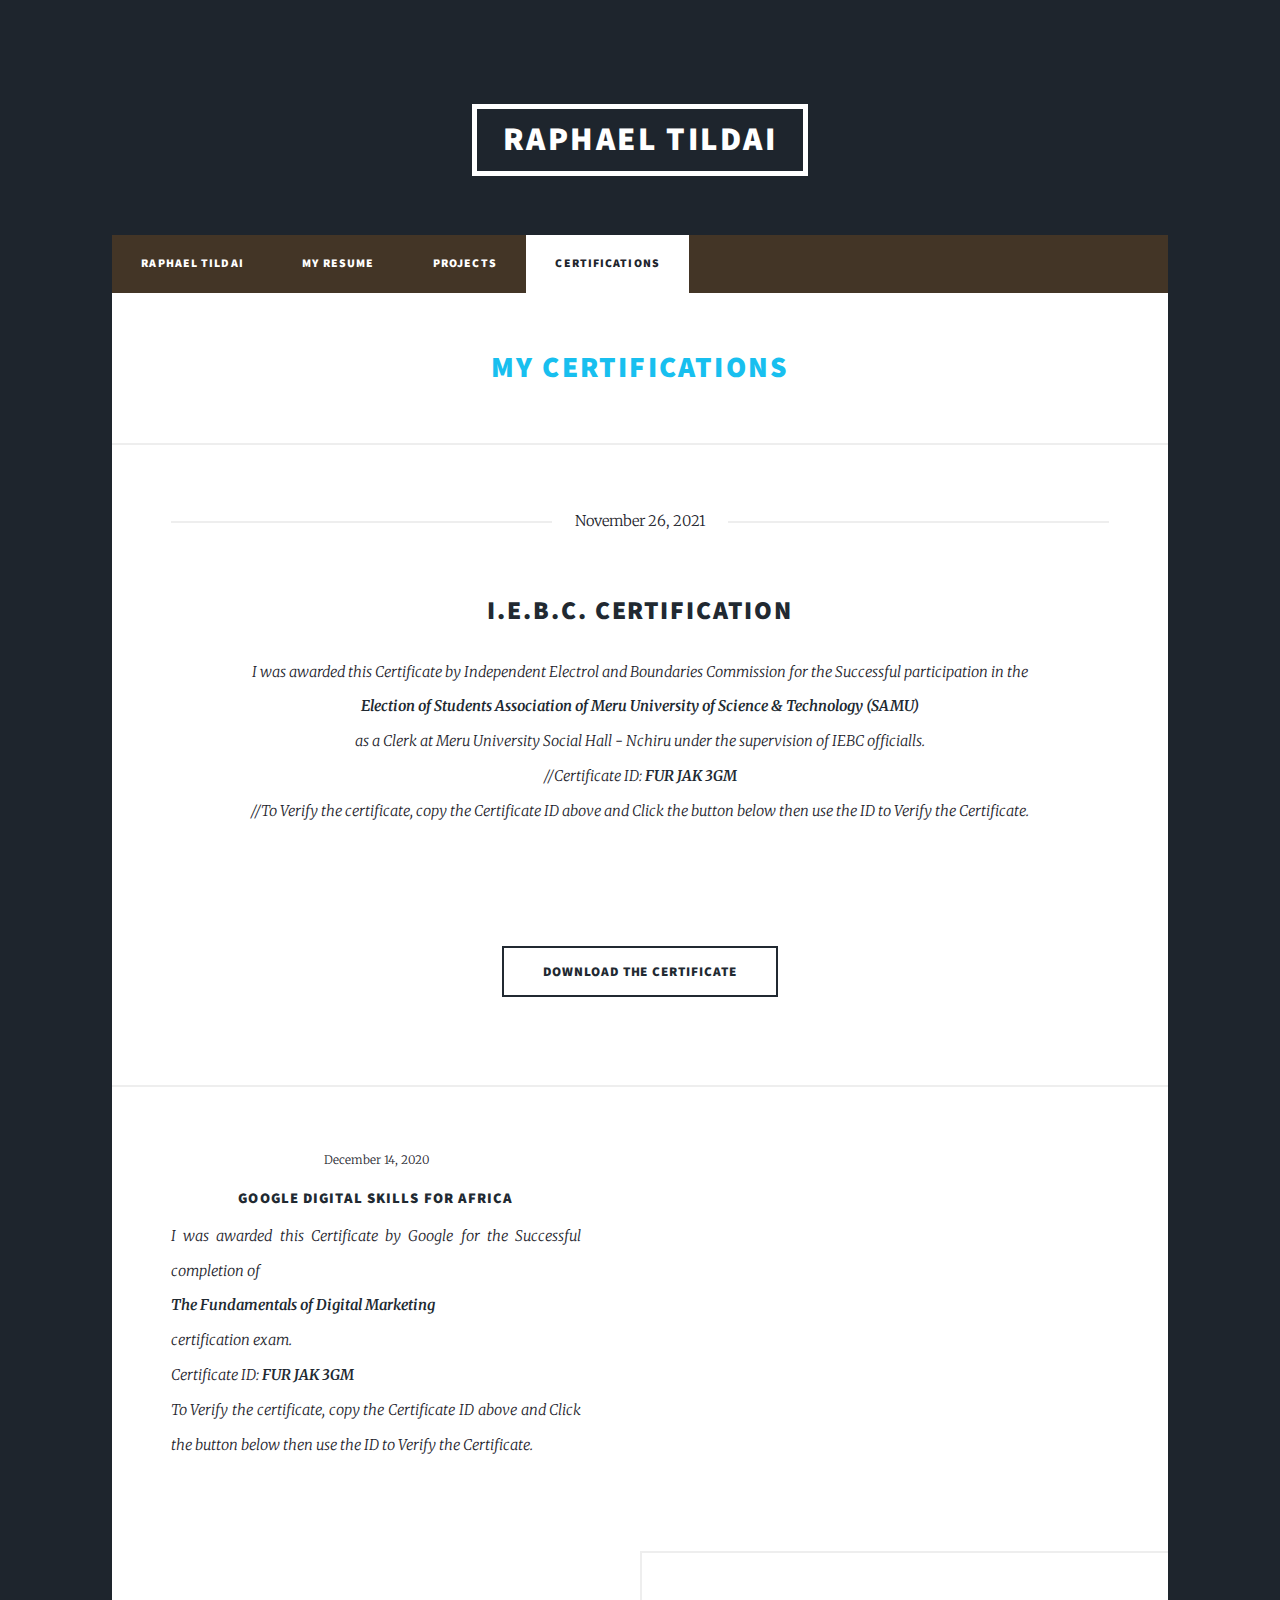
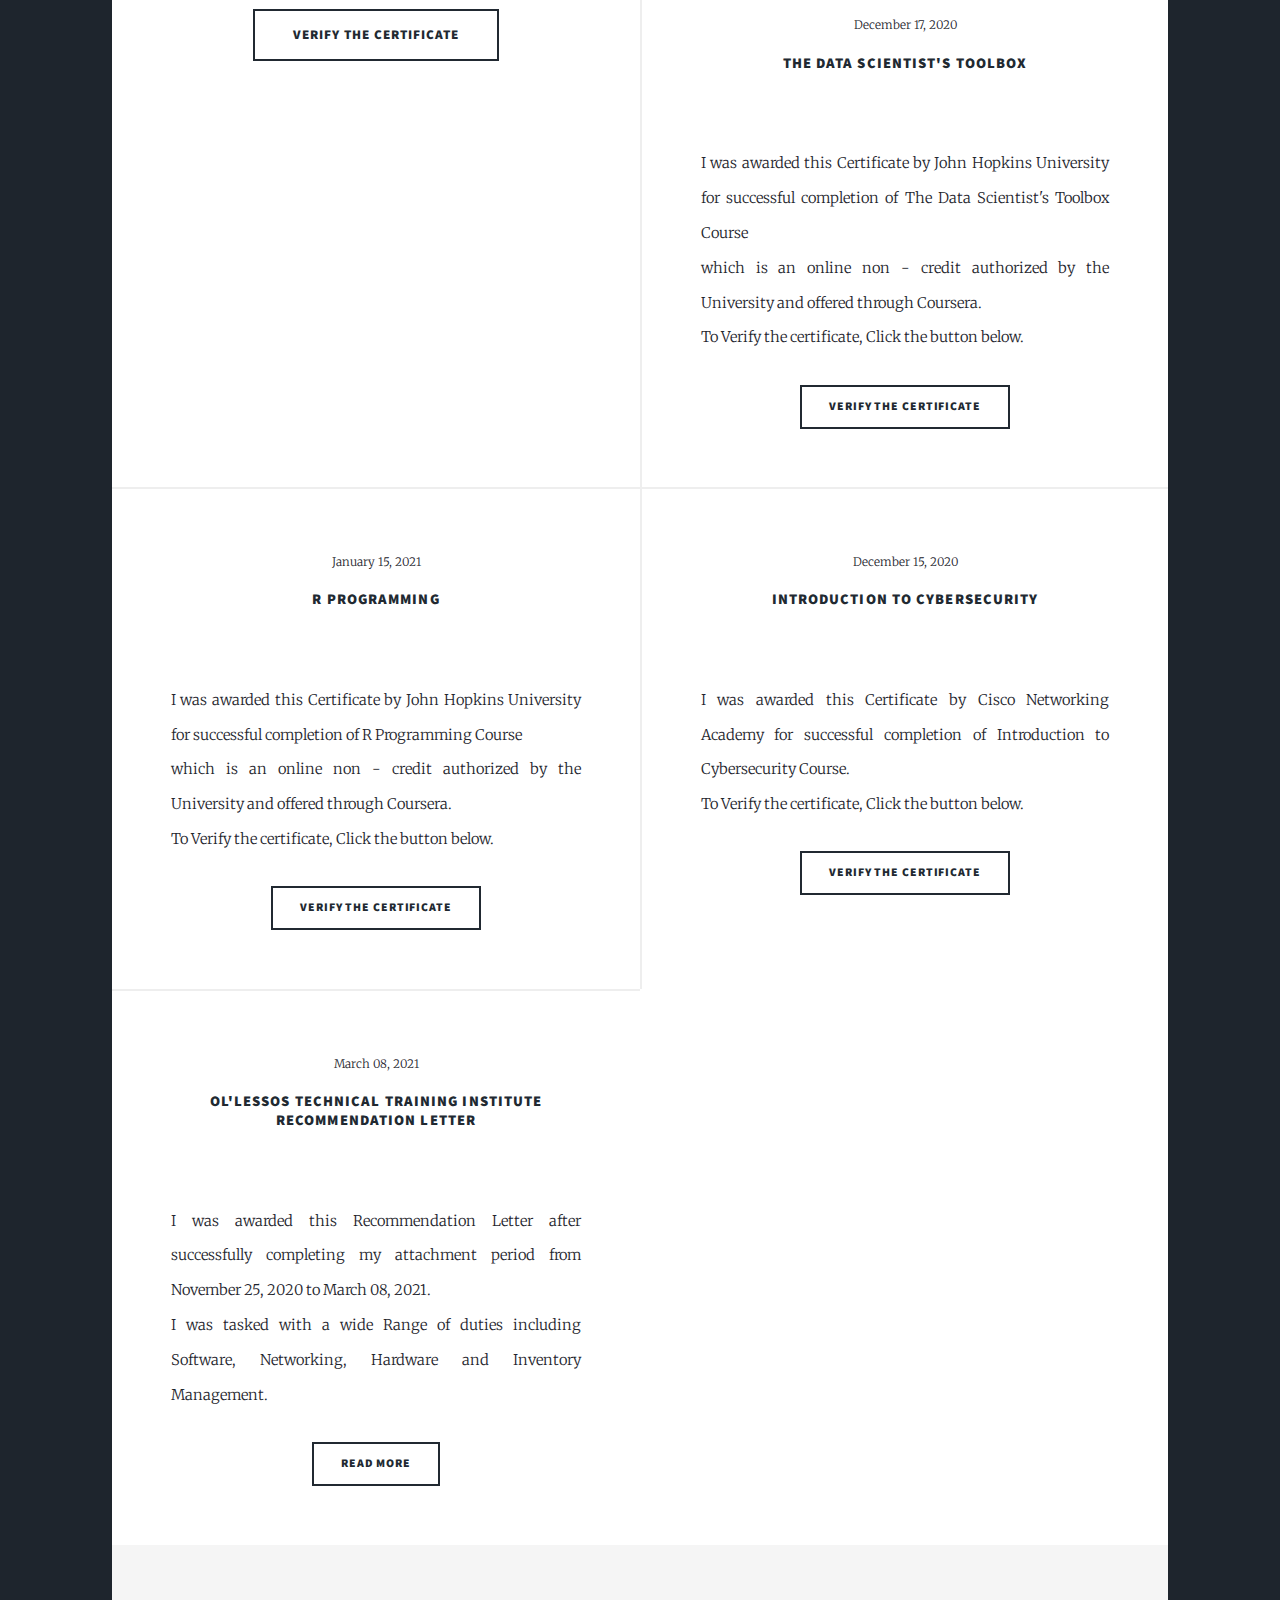
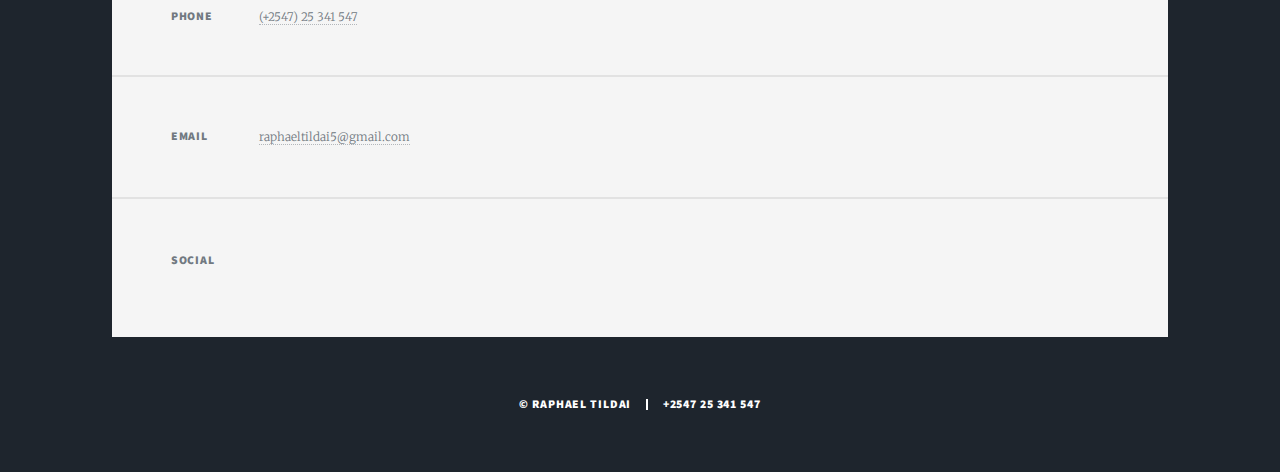
==== certifications.html @ 36701259 "Addition of More certification" ====
<!DOCTYPE HTML>
<html>
<head>
<title>Raphael Tildai Portfolio</title>
<meta charset="utf-8" />
<meta name="viewport" content="width=device-width, initial-scale=1, user-scalable=no" />
<link rel="stylesheet" href="assets/css/main.css" />
<link rel="Shortcut icon" type="image.png" href="images/favicon.PNG" />
<noscript><link rel="stylesheet" href="assets/css/noscript.css" /></noscript>
</head>
<body class="is-preload">

<!-- Wrapper -->
<div id="wrapper">

	<!-- Header -->
		<header id="header">
			<a href="index.html" class="logo">Raphael Tildai</a>
		</header>

	<!-- Nav -->
		<nav id="nav">
			<ul class="links">
				<li class="index"><a href="index.html">Raphael Tildai</a></li>
				<li class="resume"><a href="files/Raphael's Resume.pdf" target="_blank" download="Raphael Tildai's Resume">My Resume</a></li>
				<li class="Projects"><a href="projects.html">Projects</a></li>
				<li class="active"><a href="certifications.html">Certifications</a></li>
			</ul>
			<ul class="icons">
				<li><a href="https://www.linkedin.com/in/raphael-tildai-83b410190/" class="icon brands fa-linkedin"><span class="label">Twitter</span></a></li>
				<li><a href="#" class="icon brands fa-facebook-f"><span class="label">Facebook</span></a></li>
				<li><a href="https://github.com/Raphtildai" class="icon brands fa-github"><span class="label">GitHub</span></a></li>
			</ul>
		</nav>

	<!-- Main -->
		<div id="main">
			<!-- Intro -->
		<div id="container-title">
			<h1>My Certifications</h1>
		</div>
		<!-- Featured Post - Certifications-->
			
					<article class="post featured">
						<header class="major">
							<span class="date">November 26, 2021</span>
							<h2><a href="https://www.learndigital.withgoogle.com/link/1ar27gu2qdc">I.E.B.C. Certification</a></h2>
							<p>I was awarded this Certificate by Independent Electrol and Boundaries Commission for the Successful participation in the <br />
							<strong>Election of Students Association of Meru University of Science & Technology (SAMU)</strong><br />
							as a Clerk at Meru University Social Hall - Nchiru under the supervision of IEBC officialls.<br/>
							//Certificate ID: <strong>FUR JAK 3GM</strong><br />
							//To Verify the certificate, copy the Certificate ID above and Click the button below then use the ID to Verify the Certificate.</p>
						</header>
						<a href="#" class="image main"><img src="images/IEBC.PNG" alt="" /></a>
						<ul class="actions special">
							<li><a href="files/IEBC certificate.pdf" download="Raphael Tildai IEBC Certificate.pdf" class="button large">Download the Certificate</a></li>
						</ul>
						</article>

				<!-- Posts -->
					<section class="posts">
						<header>
							<span class="date">December 14, 2020</span>
							<h2><a href="https://www.learndigital.withgoogle.com/link/1ar27gu2qdc">Google  Digital Skills for Africa</a></h2>
							<p>I was awarded this Certificate by Google for the Successful completion of <br />
							<strong>The Fundamentals of Digital Marketing</strong><br />
							certification exam.<br/>
							Certificate ID: <strong>FUR JAK 3GM</strong><br />
							To Verify the certificate, copy the Certificate ID above and Click the button below then use the ID to Verify the Certificate.</p>
						</header>
						<a href="https://www.learndigital.withgoogle.com/link/1ar27gu2qdc" class="image main"><img src="images/Google_cert.PNG" alt="" /></a>
						<ul class="actions special">
							<li><a href="https://www.learndigital.withgoogle.com/link/1ar27gu2qdc" class="button large">Verify the Certificate</a></li>
						</ul>
						</article>
						<article>
						<header>
							<span class="date">December 17, 2020</span>
							<h2><a href="https://www.coursera.org/verify/T97WS4W3EE8N">The Data Scientist's Toolbox</a></h2>
						</header>
						<a href="https://www.coursera.org/verify/T97WS4W3EE8N" class="image fit"><img src="images/data_scientist.PNG" alt="" /></a>
						<p>I was awarded this Certificate by John Hopkins University for successful completion of The Data Scientist's Toolbox Course <br />
							which is an online non - credit authorized by the University and offered
							through Coursera. <br />
							To Verify the certificate, Click the button below.
						</p>
						<ul class="actions special">
							<li><a href="https://www.coursera.org/verify/T97WS4W3EE8N" class="button">Verify the Certificate</a></li>
						</ul>
					</article>
					<article>
						<header>
							<span class="date">January 15, 2021</span>
							<h2><a href="https://www.coursera.org/verify/4JF983DU4WWL">R programming</a></h2>
						</header>
						<a href="https://www.coursera.org/verify/4JF983DU4WWL" class="image fit"><img src="images/R_programming.PNG" alt="" /></a>
						<p>I was awarded this Certificate by John Hopkins University for successful completion of R Programming Course <br />
							which is an online non - credit authorized by the University and offered
							through Coursera. <br />
							To Verify the certificate, Click the button below.
						</p>
						<ul class="actions special">
							<li><a href="https://www.coursera.org/verify/4JF983DU4WWL" class="button">Verify the Certificate</a></li>
						</ul>
					</article>
					<article>
						<header>
							<span class="date">December 15, 2020</span>
							<h2><a href="https://www.youracclaim.com/badges/b90b2484-ec60-42db-b271-70c13a397c19?source=linked_in_profile">Introduction to Cybersecurity</a></h2>
						</header>
						<a href="https://www.youracclaim.com/badges/b90b2484-ec60-42db-b271-70c13a397c19?source=linked_in_profile" class="image fit"><img src="images/I2CS__1_.png" alt="" /></a>
						<p>I was awarded this Certificate by Cisco Networking Academy for successful completion of Introduction to Cybersecurity Course.<br />
							To Verify the certificate, Click the button below.
						</p>
						<ul class="actions special">
							<li><a href="https://www.youracclaim.com/badges/b90b2484-ec60-42db-b271-70c13a397c19?source=linked_in_profile" class="button">Verify the Certificate</a></li>
						</ul>
					</article>
					<article>
						<header>
							<span class="date">March 08, 2021</span>
							<h2><a href="#">Ol'lessos Technical Training Institute Recommendation Letter</a></h2>
						</header>
						<a href="#" class="image fit"><img src="images/Recommendation.PNG" alt="" /></a>
						<p>
							I was awarded this Recommendation Letter after successfully completing my attachment period from November 25, 2020 to March 08, 2021.<br />
							I was tasked with a wide Range of duties including Software, Networking, Hardware and Inventory Management.
						</p>
						<ul class="actions special">
							<li><a href="files/Raph Ollessos recommendation.pdf" class="button" target="_blank" download="Raphael's Recommendation">Read More</a></li>
						</ul>
					</article>
				</section>
			<!-- Footer -->
				<!-- , -->
						<!--<a href="#" class="previous">Prev</a>-->
						<!-- <a href="#" class="page active">1</a>
						<a href="#" class="page">2</a>
						<a href="#" class="page">3</a>
						<span class="extra">&hellip;</span>
						<a href="#" class="page">8</a>
						<a href="#" class="page">9</a>
						<a href="#" class="page">10</a>
						<a href="#" class="next">Next</a>
					</div>
				</footer> -->

		</div>

					

<!-- Footer -->
		<footer id="footer">
			<!-- <section>
				<form method="post" action="#">
					<div class="fields">
						<div class="field">
							<label for="name">Name</label>
							<input type="text" name="name" id="name" />
						</div>
						<div class="field">
							<label for="email">Email</label>
							<input type="text" name="email" id="email" />
						</div>
						<div class="field">
							<label for="message">Message</label>
							<textarea name="message" id="message" rows="3"></textarea>
						</div>
					</div>
					<ul class="actions">
						<li><input type="submit" value="Send Message" /></li>
					</ul>
				</form>
			</section> -->
			<section class="split contact">
				<section>
					<h3>Phone</h3>
					<p><a href="#">(+2547) 25 341 547</a></p>
				</section>
				<section>
					<h3>Email</h3>
					<p><a href="#">raphaeltildai5@gmail.com</a></p>
				</section>
				<section>
					<h3>Social</h3>
					<ul class="icons alt">
						<li><a href="https://www.linkedin.com/in/raphael-tildai-83b410190/" class="icon brands fa-linkedin"><span class="label">Twitter</span></a></li>
						<li><a href="#" class="icon brands fa-facebook-f"><span class="label">Facebook</span></a></li>
						<li><a href="https://github.com/Raphtildai" class="icon brands fa-github"><span class="label">GitHub</span></a></li>
					</ul>
				</section>
			</section>
		</footer>

	<!-- Copyright -->
		<div id="copyright">
			<ul><li>&copy; Raphael Tildai</li><li>+2547 25 341 547</li></ul>
		</div>

</div>

<!-- Scripts -->
<script src="assets/js/jquery.min.js"></script>
<script src="assets/js/jquery.scrollex.min.js"></script>
<script src="assets/js/jquery.scrolly.min.js"></script>
<script src="assets/js/browser.min.js"></script>
<script src="assets/js/breakpoints.min.js"></script>
<script src="assets/js/util.js"></script>
<script src="assets/js/main.js"></script>

</body>
</html>
---- assets/css/main.css ----
@import url(fontawesome-all.min.css);
@import url("https://fonts.googleapis.com/css?family=Merriweather:300,700,300italic,700italic|Source+Sans+Pro:900");

html, body, div, span, applet, object,
iframe, h1, h2, h3, h4, h5, h6, p, blockquote,
pre, a, abbr, acronym, address, big, cite,
code, del, dfn, em, img, ins, kbd, q, s, samp,
small, strike, strong, sub, sup, tt, var, b,
u, i, center, dl, dt, dd, ol, ul, li, fieldset,
form, label, legend, table, caption, tbody,
tfoot, thead, tr, th, td, article, aside,
canvas, details, embed, figure, figcaption,
footer, header, hgroup, menu, nav, output, ruby,
section, summary, time, mark, audio, video {
	margin: 0;
	padding: 0;
	border: 0;
	font-size: 100%;
	font: inherit;
	vertical-align: baseline;}

article, aside, details, figcaption, figure,
footer, header, hgroup, menu, nav, section {
	display: block;}

body {
	line-height: 1;
}

ol, ul {
	list-style: none;
}

blockquote, q {
	quotes: none;
}

	blockquote:before, blockquote:after, q:before, q:after {
		content: '';
		content: none;
	}

table {
	border-collapse: collapse;
	border-spacing: 0;
}

body {
	-webkit-text-size-adjust: none;
}

mark {
	background-color: transparent;
	color: inherit;
}

input::-moz-focus-inner {
	border: 0;
	padding: 0;
}

input, select, textarea {
	-moz-appearance: none;
	-webkit-appearance: none;
	-ms-appearance: none;
	appearance: none;
}

/* Basic */

	@-ms-viewport {
		width: device-width;
	}

	body {
		-ms-overflow-style: scrollbar;
	}

	@media screen and (max-width: 480px) {

		html, body {
			min-width: 290px;
		}

	}

	html {
		box-sizing: border-box;
	}

	*, *:before, *:after {
		box-sizing: inherit;
	}
	/* #1e252d */
	body {
		background-color: #1e252d;
	}

		body.is-preload *, body.is-preload *:before, body.is-preload *:after {
			-moz-animation: none !important;
			-webkit-animation: none !important;
			-ms-animation: none !important;
			animation: none !important;
			-moz-transition: none !important;
			-webkit-transition: none !important;
			-ms-transition: none !important;
			transition: none !important;
		}

/* Type */

	html {
		font-size: 16pt;
	}

		@media screen and (max-width: 1680px) {

			html {
				font-size: 12pt;
			}

		}

		@media screen and (max-width: 1280px) {

			html {
				font-size: 11pt;
			}

		}

		@media screen and (max-width: 360px) {

			html {
				font-size: 10pt;
			}

		}

	body {
		/* #212931 */
		color: #1e252d;
	}

	body, input, select, textarea {
		font-family: "Merriweather", Georgia, serif;
		font-weight: 300;
		font-size: 1rem;
		line-height: 2.375;
	}

	a {
		-moz-transition: color 0.2s ease-in-out, background-color 0.2s ease-in-out, border-color 0.2s ease-in-out, box-shadow 0.2s ease-in-out;
		-webkit-transition: color 0.2s ease-in-out, background-color 0.2s ease-in-out, border-color 0.2s ease-in-out, box-shadow 0.2s ease-in-out;
		-ms-transition: color 0.2s ease-in-out, background-color 0.2s ease-in-out, border-color 0.2s ease-in-out, box-shadow 0.2s ease-in-out;
		transition: color 0.2s ease-in-out, background-color 0.2s ease-in-out, border-color 0.2s ease-in-out, box-shadow 0.2s ease-in-out;
		border-bottom: dotted 1px;
		text-decoration: none;
	}

		a:hover {
			border-bottom-color: transparent;
		}

	strong, b {
		font-weight: 600;
	}

	em, i {
		font-style: italic;
	}

	p {
		text-align: justify;
		margin: 0 0 2rem 0;
	}

	h1, h2, h3, h4, h5, h6 {
		font-family: "Source Sans Pro", Helvetica, sans-serif;
		font-weight: 900;
		line-height: 1.5;
		letter-spacing: 0.075em;
		text-transform: uppercase;
		margin: 0 0 1rem 0;
	}

		h1 a, h2 a, h3 a, h4 a, h5 a, h6 a {
			border-bottom: 0;
			color: inherit;
			text-decoration: none;
		}

	h1 {
		font-size: 4rem;
		line-height: 1.1;
		margin: 0 0 2rem 0;
	}

	h2 {
		font-size: 1.0rem;
		line-height: 1.3;
		margin: 0 0 1.5rem 0;
	}

	h3 {
		font-size: 1.25rem;
		margin: 0 0 1.5rem 0;
	}

	h4 {
		font-size: 1rem;
	}

	h5 {
		font-size: 0.9rem;
	}

	h6 {
		font-size: 0.8rem;
	}

	sub {
		font-size: 0.8rem;
		position: relative;
		top: 0.5rem;
	}

	sup {
		font-size: 0.8rem;
		position: relative;
		top: -0.5rem;
	}

	blockquote {
		border-left: solid 4px;
		font-style: italic;
		margin: 0 0 2rem 0;
		padding: 0.5rem 0 0.5rem 2rem;
	}

	code {
		border: solid 2px;
		font-family: "Courier New", monospace;
		font-size: 0.9rem;
		margin: 0 0.25rem;
		padding: 0.25rem 0.65rem;
	}

	pre {
		-webkit-overflow-scrolling: touch;
		font-family: "Courier New", monospace;
		font-size: 0.9rem;
		margin: 0 0 2rem 0;
	}

		pre code {
			display: block;
			line-height: 1.75;
			padding: 1rem 1.5rem;
			overflow-x: auto;
		}

	hr {
		border: 0;
		border-bottom: solid 2px;
		margin: 3rem 0;
	}

		hr.major {
			margin: 5rem 0;
		}

	.align-left {
		text-align: left;
	}

	.align-center {
		text-align: center;
	}

	.align-right {
		text-align: right;
	}

	input, select, textarea {
		color: #212931;
	}

	a {
		color: #212931;
		border-bottom-color: rgba(33, 41, 49, 0.5);
	}

		a:hover {
			border-bottom-color: transparent;
			color: #18bfef !important;
		}

	strong, b {
		color: #212931;
	}

	h1, h2, h3, h4, h5, h6 {
		color: #212931;
	}

	blockquote {
		border-left-color: #eeeeee;
	}

	code {
		background: rgba(220, 220, 220, 0.25);
		border-color: #eeeeee;
	}

	hr {
		border-bottom-color: #eeeeee;
	}

/* Row */

	.row {
		display: flex;
		flex-wrap: wrap;
		box-sizing: border-box;
		align-items: stretch;
	}

		.row > * {
			box-sizing: border-box;
		}

		.row.gtr-uniform > * > :last-child {
			margin-bottom: 0;
		}

		.row.aln-left {
			justify-content: flex-start;
		}

		.row.aln-center {
			justify-content: center;
		}

		.row.aln-right {
			justify-content: flex-end;
		}

		.row.aln-top {
			align-items: flex-start;
		}

		.row.aln-middle {
			align-items: center;
		}

		.row.aln-bottom {
			align-items: flex-end;
		}

		.row > .imp {
			order: -1;
		}

		.row > .col-1 {
			width: 8.33333%;
		}

		.row > .off-1 {
			margin-left: 8.33333%;
		}

		.row > .col-2 {
			width: 16.66667%;
		}

		.row > .off-2 {
			margin-left: 16.66667%;
		}

		.row > .col-3 {
			width: 25%;
		}

		.row > .off-3 {
			margin-left: 25%;
		}

		.row > .col-4 {
			width: 33.33333%;
		}

		.row > .off-4 {
			margin-left: 33.33333%;
		}

		.row > .col-5 {
			width: 41.66667%;
		}

		.row > .off-5 {
			margin-left: 41.66667%;
		}

		.row > .col-6 {
			width: 50%;
		}

		.row > .off-6 {
			margin-left: 50%;
		}

		.row > .col-7 {
			width: 58.33333%;
		}

		.row > .off-7 {
			margin-left: 58.33333%;
		}

		.row > .col-8 {
			width: 66.66667%;
		}

		.row > .off-8 {
			margin-left: 66.66667%;
		}

		.row > .col-9 {
			width: 75%;
		}

		.row > .off-9 {
			margin-left: 75%;
		}

		.row > .col-10 {
			width: 83.33333%;
		}

		.row > .off-10 {
			margin-left: 83.33333%;
		}

		.row > .col-11 {
			width: 91.66667%;
		}

		.row > .off-11 {
			margin-left: 91.66667%;
		}

		.row > .col-12 {
			width: 100%;
		}

		.row > .off-12 {
			margin-left: 100%;
		}

		.row.gtr-0 {
			margin-top: 0;
			margin-left: 0rem;
		}

			.row.gtr-0 > * {
				padding: 0 0 0 0rem;
			}

			.row.gtr-0.gtr-uniform {
				margin-top: 0rem;
			}

				.row.gtr-0.gtr-uniform > * {
					padding-top: 0rem;
				}

		.row.gtr-25 {
			margin-top: 0;
			margin-left: -0.375rem;
		}

			.row.gtr-25 > * {
				padding: 0 0 0 0.375rem;
			}

			.row.gtr-25.gtr-uniform {
				margin-top: -0.375rem;
			}

				.row.gtr-25.gtr-uniform > * {
					padding-top: 0.375rem;
				}

		.row.gtr-50 {
			margin-top: 0;
			margin-left: -0.75rem;
		}

			.row.gtr-50 > * {
				padding: 0 0 0 0.75rem;
			}

			.row.gtr-50.gtr-uniform {
				margin-top: -0.75rem;
			}

				.row.gtr-50.gtr-uniform > * {
					padding-top: 0.75rem;
				}

		.row {
			margin-top: 0;
			margin-left: -1.5rem;
		}

			.row > * {
				padding: 0 0 0 1.5rem;
			}

			.row.gtr-uniform {
				margin-top: -1.5rem;
			}

				.row.gtr-uniform > * {
					padding-top: 1.5rem;
				}

		.row.gtr-150 {
			margin-top: 0;
			margin-left: -2.25rem;
		}

			.row.gtr-150 > * {
				padding: 0 0 0 2.25rem;
			}

			.row.gtr-150.gtr-uniform {
				margin-top: -2.25rem;
			}

				.row.gtr-150.gtr-uniform > * {
					padding-top: 2.25rem;
				}

		.row.gtr-200 {
			margin-top: 0;
			margin-left: -3rem;
		}

			.row.gtr-200 > * {
				padding: 0 0 0 3rem;
			}

			.row.gtr-200.gtr-uniform {
				margin-top: -3rem;
			}

				.row.gtr-200.gtr-uniform > * {
					padding-top: 3rem;
				}

		@media screen and (max-width: 1680px) {

			.row {
				display: flex;
				flex-wrap: wrap;
				box-sizing: border-box;
				align-items: stretch;
			}

				.row > * {
					box-sizing: border-box;
				}

				.row.gtr-uniform > * > :last-child {
					margin-bottom: 0;
				}

				.row.aln-left {
					justify-content: flex-start;
				}

				.row.aln-center {
					justify-content: center;
				}

				.row.aln-right {
					justify-content: flex-end;
				}

				.row.aln-top {
					align-items: flex-start;
				}

				.row.aln-middle {
					align-items: center;
				}

				.row.aln-bottom {
					align-items: flex-end;
				}

				.row > .imp-xlarge {
					order: -1;
				}

				.row > .col-1-xlarge {
					width: 8.33333%;
				}

				.row > .off-1-xlarge {
					margin-left: 8.33333%;
				}

				.row > .col-2-xlarge {
					width: 16.66667%;
				}

				.row > .off-2-xlarge {
					margin-left: 16.66667%;
				}

				.row > .col-3-xlarge {
					width: 25%;
				}

				.row > .off-3-xlarge {
					margin-left: 25%;
				}

				.row > .col-4-xlarge {
					width: 33.33333%;
				}

				.row > .off-4-xlarge {
					margin-left: 33.33333%;
				}

				.row > .col-5-xlarge {
					width: 41.66667%;
				}

				.row > .off-5-xlarge {
					margin-left: 41.66667%;
				}

				.row > .col-6-xlarge {
					width: 50%;
				}

				.row > .off-6-xlarge {
					margin-left: 50%;
				}

				.row > .col-7-xlarge {
					width: 58.33333%;
				}

				.row > .off-7-xlarge {
					margin-left: 58.33333%;
				}

				.row > .col-8-xlarge {
					width: 66.66667%;
				}

				.row > .off-8-xlarge {
					margin-left: 66.66667%;
				}

				.row > .col-9-xlarge {
					width: 75%;
				}

				.row > .off-9-xlarge {
					margin-left: 75%;
				}

				.row > .col-10-xlarge {
					width: 83.33333%;
				}

				.row > .off-10-xlarge {
					margin-left: 83.33333%;
				}

				.row > .col-11-xlarge {
					width: 91.66667%;
				}

				.row > .off-11-xlarge {
					margin-left: 91.66667%;
				}

				.row > .col-12-xlarge {
					width: 100%;
				}

				.row > .off-12-xlarge {
					margin-left: 100%;
				}

				.row.gtr-0 {
					margin-top: 0;
					margin-left: 0rem;
				}

					.row.gtr-0 > * {
						padding: 0 0 0 0rem;
					}

					.row.gtr-0.gtr-uniform {
						margin-top: 0rem;
					}

						.row.gtr-0.gtr-uniform > * {
							padding-top: 0rem;
						}

				.row.gtr-25 {
					margin-top: 0;
					margin-left: -0.375rem;
				}

					.row.gtr-25 > * {
						padding: 0 0 0 0.375rem;
					}

					.row.gtr-25.gtr-uniform {
						margin-top: -0.375rem;
					}

						.row.gtr-25.gtr-uniform > * {
							padding-top: 0.375rem;
						}

				.row.gtr-50 {
					margin-top: 0;
					margin-left: -0.75rem;
				}

					.row.gtr-50 > * {
						padding: 0 0 0 0.75rem;
					}

					.row.gtr-50.gtr-uniform {
						margin-top: -0.75rem;
					}

						.row.gtr-50.gtr-uniform > * {
							padding-top: 0.75rem;
						}

				.row {
					margin-top: 0;
					margin-left: -1.5rem;
				}

					.row > * {
						padding: 0 0 0 1.5rem;
					}

					.row.gtr-uniform {
						margin-top: -1.5rem;
					}

						.row.gtr-uniform > * {
							padding-top: 1.5rem;
						}

				.row.gtr-150 {
					margin-top: 0;
					margin-left: -2.25rem;
				}

					.row.gtr-150 > * {
						padding: 0 0 0 2.25rem;
					}

					.row.gtr-150.gtr-uniform {
						margin-top: -2.25rem;
					}

						.row.gtr-150.gtr-uniform > * {
							padding-top: 2.25rem;
						}

				.row.gtr-200 {
					margin-top: 0;
					margin-left: -3rem;
				}

					.row.gtr-200 > * {
						padding: 0 0 0 3rem;
					}

					.row.gtr-200.gtr-uniform {
						margin-top: -3rem;
					}

						.row.gtr-200.gtr-uniform > * {
							padding-top: 3rem;
						}

		}

		@media screen and (max-width: 1280px) {

			.row {
				display: flex;
				flex-wrap: wrap;
				box-sizing: border-box;
				align-items: stretch;
			}

				.row > * {
					box-sizing: border-box;
				}

				.row.gtr-uniform > * > :last-child {
					margin-bottom: 0;
				}

				.row.aln-left {
					justify-content: flex-start;
				}

				.row.aln-center {
					justify-content: center;
				}

				.row.aln-right {
					justify-content: flex-end;
				}

				.row.aln-top {
					align-items: flex-start;
				}

				.row.aln-middle {
					align-items: center;
				}

				.row.aln-bottom {
					align-items: flex-end;
				}

				.row > .imp-large {
					order: -1;
				}

				.row > .col-1-large {
					width: 8.33333%;
				}

				.row > .off-1-large {
					margin-left: 8.33333%;
				}

				.row > .col-2-large {
					width: 16.66667%;
				}

				.row > .off-2-large {
					margin-left: 16.66667%;
				}

				.row > .col-3-large {
					width: 25%;
				}

				.row > .off-3-large {
					margin-left: 25%;
				}

				.row > .col-4-large {
					width: 33.33333%;
				}

				.row > .off-4-large {
					margin-left: 33.33333%;
				}

				.row > .col-5-large {
					width: 41.66667%;
				}

				.row > .off-5-large {
					margin-left: 41.66667%;
				}

				.row > .col-6-large {
					width: 50%;
				}

				.row > .off-6-large {
					margin-left: 50%;
				}

				.row > .col-7-large {
					width: 58.33333%;
				}

				.row > .off-7-large {
					margin-left: 58.33333%;
				}

				.row > .col-8-large {
					width: 66.66667%;
				}

				.row > .off-8-large {
					margin-left: 66.66667%;
				}

				.row > .col-9-large {
					width: 75%;
				}

				.row > .off-9-large {
					margin-left: 75%;
				}

				.row > .col-10-large {
					width: 83.33333%;
				}

				.row > .off-10-large {
					margin-left: 83.33333%;
				}

				.row > .col-11-large {
					width: 91.66667%;
				}

				.row > .off-11-large {
					margin-left: 91.66667%;
				}

				.row > .col-12-large {
					width: 100%;
				}

				.row > .off-12-large {
					margin-left: 100%;
				}

				.row.gtr-0 {
					margin-top: 0;
					margin-left: 0rem;
				}

					.row.gtr-0 > * {
						padding: 0 0 0 0rem;
					}

					.row.gtr-0.gtr-uniform {
						margin-top: 0rem;
					}

						.row.gtr-0.gtr-uniform > * {
							padding-top: 0rem;
						}

				.row.gtr-25 {
					margin-top: 0;
					margin-left: -0.375rem;
				}

					.row.gtr-25 > * {
						padding: 0 0 0 0.375rem;
					}

					.row.gtr-25.gtr-uniform {
						margin-top: -0.375rem;
					}

						.row.gtr-25.gtr-uniform > * {
							padding-top: 0.375rem;
						}

				.row.gtr-50 {
					margin-top: 0;
					margin-left: -0.75rem;
				}

					.row.gtr-50 > * {
						padding: 0 0 0 0.75rem;
					}

					.row.gtr-50.gtr-uniform {
						margin-top: -0.75rem;
					}

						.row.gtr-50.gtr-uniform > * {
							padding-top: 0.75rem;
						}

				.row {
					margin-top: 0;
					margin-left: -1.5rem;
				}

					.row > * {
						padding: 0 0 0 1.5rem;
					}

					.row.gtr-uniform {
						margin-top: -1.5rem;
					}

						.row.gtr-uniform > * {
							padding-top: 1.5rem;
						}

				.row.gtr-150 {
					margin-top: 0;
					margin-left: -2.25rem;
				}

					.row.gtr-150 > * {
						padding: 0 0 0 2.25rem;
					}

					.row.gtr-150.gtr-uniform {
						margin-top: -2.25rem;
					}

						.row.gtr-150.gtr-uniform > * {
							padding-top: 2.25rem;
						}

				.row.gtr-200 {
					margin-top: 0;
					margin-left: -3rem;
				}

					.row.gtr-200 > * {
						padding: 0 0 0 3rem;
					}

					.row.gtr-200.gtr-uniform {
						margin-top: -3rem;
					}

						.row.gtr-200.gtr-uniform > * {
							padding-top: 3rem;
						}

		}

		@media screen and (max-width: 980px) {

			.row {
				display: flex;
				flex-wrap: wrap;
				box-sizing: border-box;
				align-items: stretch;
			}

				.row > * {
					box-sizing: border-box;
				}

				.row.gtr-uniform > * > :last-child {
					margin-bottom: 0;
				}

				.row.aln-left {
					justify-content: flex-start;
				}

				.row.aln-center {
					justify-content: center;
				}

				.row.aln-right {
					justify-content: flex-end;
				}

				.row.aln-top {
					align-items: flex-start;
				}

				.row.aln-middle {
					align-items: center;
				}

				.row.aln-bottom {
					align-items: flex-end;
				}

				.row > .imp-medium {
					order: -1;
				}

				.row > .col-1-medium {
					width: 8.33333%;
				}

				.row > .off-1-medium {
					margin-left: 8.33333%;
				}

				.row > .col-2-medium {
					width: 16.66667%;
				}

				.row > .off-2-medium {
					margin-left: 16.66667%;
				}

				.row > .col-3-medium {
					width: 25%;
				}

				.row > .off-3-medium {
					margin-left: 25%;
				}

				.row > .col-4-medium {
					width: 33.33333%;
				}

				.row > .off-4-medium {
					margin-left: 33.33333%;
				}

				.row > .col-5-medium {
					width: 41.66667%;
				}

				.row > .off-5-medium {
					margin-left: 41.66667%;
				}

				.row > .col-6-medium {
					width: 50%;
				}

				.row > .off-6-medium {
					margin-left: 50%;
				}

				.row > .col-7-medium {
					width: 58.33333%;
				}

				.row > .off-7-medium {
					margin-left: 58.33333%;
				}

				.row > .col-8-medium {
					width: 66.66667%;
				}

				.row > .off-8-medium {
					margin-left: 66.66667%;
				}

				.row > .col-9-medium {
					width: 75%;
				}

				.row > .off-9-medium {
					margin-left: 75%;
				}

				.row > .col-10-medium {
					width: 83.33333%;
				}

				.row > .off-10-medium {
					margin-left: 83.33333%;
				}

				.row > .col-11-medium {
					width: 91.66667%;
				}

				.row > .off-11-medium {
					margin-left: 91.66667%;
				}

				.row > .col-12-medium {
					width: 100%;
				}

				.row > .off-12-medium {
					margin-left: 100%;
				}

				.row.gtr-0 {
					margin-top: 0;
					margin-left: 0rem;
				}

					.row.gtr-0 > * {
						padding: 0 0 0 0rem;
					}

					.row.gtr-0.gtr-uniform {
						margin-top: 0rem;
					}

						.row.gtr-0.gtr-uniform > * {
							padding-top: 0rem;
						}

				.row.gtr-25 {
					margin-top: 0;
					margin-left: -0.375rem;
				}

					.row.gtr-25 > * {
						padding: 0 0 0 0.375rem;
					}

					.row.gtr-25.gtr-uniform {
						margin-top: -0.375rem;
					}

						.row.gtr-25.gtr-uniform > * {
							padding-top: 0.375rem;
						}

				.row.gtr-50 {
					margin-top: 0;
					margin-left: -0.75rem;
				}

					.row.gtr-50 > * {
						padding: 0 0 0 0.75rem;
					}

					.row.gtr-50.gtr-uniform {
						margin-top: -0.75rem;
					}

						.row.gtr-50.gtr-uniform > * {
							padding-top: 0.75rem;
						}

				.row {
					margin-top: 0;
					margin-left: -1.5rem;
				}

					.row > * {
						padding: 0 0 0 1.5rem;
					}

					.row.gtr-uniform {
						margin-top: -1.5rem;
					}

						.row.gtr-uniform > * {
							padding-top: 1.5rem;
						}

				.row.gtr-150 {
					margin-top: 0;
					margin-left: -2.25rem;
				}

					.row.gtr-150 > * {
						padding: 0 0 0 2.25rem;
					}

					.row.gtr-150.gtr-uniform {
						margin-top: -2.25rem;
					}

						.row.gtr-150.gtr-uniform > * {
							padding-top: 2.25rem;
						}

				.row.gtr-200 {
					margin-top: 0;
					margin-left: -3rem;
				}

					.row.gtr-200 > * {
						padding: 0 0 0 3rem;
					}

					.row.gtr-200.gtr-uniform {
						margin-top: -3rem;
					}

						.row.gtr-200.gtr-uniform > * {
							padding-top: 3rem;
						}

		}

		@media screen and (max-width: 736px) {

			.row {
				display: flex;
				flex-wrap: wrap;
				box-sizing: border-box;
				align-items: stretch;
			}

				.row > * {
					box-sizing: border-box;
				}

				.row.gtr-uniform > * > :last-child {
					margin-bottom: 0;
				}

				.row.aln-left {
					justify-content: flex-start;
				}

				.row.aln-center {
					justify-content: center;
				}

				.row.aln-right {
					justify-content: flex-end;
				}

				.row.aln-top {
					align-items: flex-start;
				}

				.row.aln-middle {
					align-items: center;
				}

				.row.aln-bottom {
					align-items: flex-end;
				}

				.row > .imp-small {
					order: -1;
				}

				.row > .col-1-small {
					width: 8.33333%;
				}

				.row > .off-1-small {
					margin-left: 8.33333%;
				}

				.row > .col-2-small {
					width: 16.66667%;
				}

				.row > .off-2-small {
					margin-left: 16.66667%;
				}

				.row > .col-3-small {
					width: 25%;
				}

				.row > .off-3-small {
					margin-left: 25%;
				}

				.row > .col-4-small {
					width: 33.33333%;
				}

				.row > .off-4-small {
					margin-left: 33.33333%;
				}

				.row > .col-5-small {
					width: 41.66667%;
				}

				.row > .off-5-small {
					margin-left: 41.66667%;
				}

				.row > .col-6-small {
					width: 50%;
				}

				.row > .off-6-small {
					margin-left: 50%;
				}

				.row > .col-7-small {
					width: 58.33333%;
				}

				.row > .off-7-small {
					margin-left: 58.33333%;
				}

				.row > .col-8-small {
					width: 66.66667%;
				}

				.row > .off-8-small {
					margin-left: 66.66667%;
				}

				.row > .col-9-small {
					width: 75%;
				}

				.row > .off-9-small {
					margin-left: 75%;
				}

				.row > .col-10-small {
					width: 83.33333%;
				}

				.row > .off-10-small {
					margin-left: 83.33333%;
				}

				.row > .col-11-small {
					width: 91.66667%;
				}

				.row > .off-11-small {
					margin-left: 91.66667%;
				}

				.row > .col-12-small {
					width: 100%;
				}

				.row > .off-12-small {
					margin-left: 100%;
				}

				.row.gtr-0 {
					margin-top: 0;
					margin-left: 0rem;
				}

					.row.gtr-0 > * {
						padding: 0 0 0 0rem;
					}

					.row.gtr-0.gtr-uniform {
						margin-top: 0rem;
					}

						.row.gtr-0.gtr-uniform > * {
							padding-top: 0rem;
						}

				.row.gtr-25 {
					margin-top: 0;
					margin-left: -0.375rem;
				}

					.row.gtr-25 > * {
						padding: 0 0 0 0.375rem;
					}

					.row.gtr-25.gtr-uniform {
						margin-top: -0.375rem;
					}

						.row.gtr-25.gtr-uniform > * {
							padding-top: 0.375rem;
						}

				.row.gtr-50 {
					margin-top: 0;
					margin-left: -0.75rem;
				}

					.row.gtr-50 > * {
						padding: 0 0 0 0.75rem;
					}

					.row.gtr-50.gtr-uniform {
						margin-top: -0.75rem;
					}

						.row.gtr-50.gtr-uniform > * {
							padding-top: 0.75rem;
						}

				.row {
					margin-top: 0;
					margin-left: -1.5rem;
				}

					.row > * {
						padding: 0 0 0 1.5rem;
					}

					.row.gtr-uniform {
						margin-top: -1.5rem;
					}

						.row.gtr-uniform > * {
							padding-top: 1.5rem;
						}

				.row.gtr-150 {
					margin-top: 0;
					margin-left: -2.25rem;
				}

					.row.gtr-150 > * {
						padding: 0 0 0 2.25rem;
					}

					.row.gtr-150.gtr-uniform {
						margin-top: -2.25rem;
					}

						.row.gtr-150.gtr-uniform > * {
							padding-top: 2.25rem;
						}

				.row.gtr-200 {
					margin-top: 0;
					margin-left: -3rem;
				}

					.row.gtr-200 > * {
						padding: 0 0 0 3rem;
					}

					.row.gtr-200.gtr-uniform {
						margin-top: -3rem;
					}

						.row.gtr-200.gtr-uniform > * {
							padding-top: 3rem;
						}

		}

		@media screen and (max-width: 480px) {

			.row {
				display: flex;
				flex-wrap: wrap;
				box-sizing: border-box;
				align-items: stretch;
			}

				.row > * {
					box-sizing: border-box;
				}

				.row.gtr-uniform > * > :last-child {
					margin-bottom: 0;
				}

				.row.aln-left {
					justify-content: flex-start;
				}

				.row.aln-center {
					justify-content: center;
				}

				.row.aln-right {
					justify-content: flex-end;
				}

				.row.aln-top {
					align-items: flex-start;
				}

				.row.aln-middle {
					align-items: center;
				}

				.row.aln-bottom {
					align-items: flex-end;
				}

				.row > .imp-xsmall {
					order: -1;
				}

				.row > .col-1-xsmall {
					width: 8.33333%;
				}

				.row > .off-1-xsmall {
					margin-left: 8.33333%;
				}

				.row > .col-2-xsmall {
					width: 16.66667%;
				}

				.row > .off-2-xsmall {
					margin-left: 16.66667%;
				}

				.row > .col-3-xsmall {
					width: 25%;
				}

				.row > .off-3-xsmall {
					margin-left: 25%;
				}

				.row > .col-4-xsmall {
					width: 33.33333%;
				}

				.row > .off-4-xsmall {
					margin-left: 33.33333%;
				}

				.row > .col-5-xsmall {
					width: 41.66667%;
				}

				.row > .off-5-xsmall {
					margin-left: 41.66667%;
				}

				.row > .col-6-xsmall {
					width: 50%;
				}

				.row > .off-6-xsmall {
					margin-left: 50%;
				}

				.row > .col-7-xsmall {
					width: 58.33333%;
				}

				.row > .off-7-xsmall {
					margin-left: 58.33333%;
				}

				.row > .col-8-xsmall {
					width: 66.66667%;
				}

				.row > .off-8-xsmall {
					margin-left: 66.66667%;
				}

				.row > .col-9-xsmall {
					width: 75%;
				}

				.row > .off-9-xsmall {
					margin-left: 75%;
				}

				.row > .col-10-xsmall {
					width: 83.33333%;
				}

				.row > .off-10-xsmall {
					margin-left: 83.33333%;
				}

				.row > .col-11-xsmall {
					width: 91.66667%;
				}

				.row > .off-11-xsmall {
					margin-left: 91.66667%;
				}

				.row > .col-12-xsmall {
					width: 100%;
				}

				.row > .off-12-xsmall {
					margin-left: 100%;
				}

				.row.gtr-0 {
					margin-top: 0;
					margin-left: 0rem;
				}

					.row.gtr-0 > * {
						padding: 0 0 0 0rem;
					}

					.row.gtr-0.gtr-uniform {
						margin-top: 0rem;
					}

						.row.gtr-0.gtr-uniform > * {
							padding-top: 0rem;
						}

				.row.gtr-25 {
					margin-top: 0;
					margin-left: -0.375rem;
				}

					.row.gtr-25 > * {
						padding: 0 0 0 0.375rem;
					}

					.row.gtr-25.gtr-uniform {
						margin-top: -0.375rem;
					}

						.row.gtr-25.gtr-uniform > * {
							padding-top: 0.375rem;
						}

				.row.gtr-50 {
					margin-top: 0;
					margin-left: -0.75rem;
				}

					.row.gtr-50 > * {
						padding: 0 0 0 0.75rem;
					}

					.row.gtr-50.gtr-uniform {
						margin-top: -0.75rem;
					}

						.row.gtr-50.gtr-uniform > * {
							padding-top: 0.75rem;
						}

				.row {
					margin-top: 0;
					margin-left: -1.5rem;
				}

					.row > * {
						padding: 0 0 0 1.5rem;
					}

					.row.gtr-uniform {
						margin-top: -1.5rem;
					}

						.row.gtr-uniform > * {
							padding-top: 1.5rem;
						}

				.row.gtr-150 {
					margin-top: 0;
					margin-left: -2.25rem;
				}

					.row.gtr-150 > * {
						padding: 0 0 0 2.25rem;
					}

					.row.gtr-150.gtr-uniform {
						margin-top: -2.25rem;
					}

						.row.gtr-150.gtr-uniform > * {
							padding-top: 2.25rem;
						}

				.row.gtr-200 {
					margin-top: 0;
					margin-left: -3rem;
				}

					.row.gtr-200 > * {
						padding: 0 0 0 3rem;
					}

					.row.gtr-200.gtr-uniform {
						margin-top: -3rem;
					}

						.row.gtr-200.gtr-uniform > * {
							padding-top: 3rem;
						}

		}

		@media screen and (max-width: 360px) {

			.row {
				display: flex;
				flex-wrap: wrap;
				box-sizing: border-box;
				align-items: stretch;
			}

				.row > * {
					box-sizing: border-box;
				}

				.row.gtr-uniform > * > :last-child {
					margin-bottom: 0;
				}

				.row.aln-left {
					justify-content: flex-start;
				}

				.row.aln-center {
					justify-content: center;
				}

				.row.aln-right {
					justify-content: flex-end;
				}

				.row.aln-top {
					align-items: flex-start;
				}

				.row.aln-middle {
					align-items: center;
				}

				.row.aln-bottom {
					align-items: flex-end;
				}

				.row > .imp-xxsmall {
					order: -1;
				}

				.row > .col-1-xxsmall {
					width: 8.33333%;
				}

				.row > .off-1-xxsmall {
					margin-left: 8.33333%;
				}

				.row > .col-2-xxsmall {
					width: 16.66667%;
				}

				.row > .off-2-xxsmall {
					margin-left: 16.66667%;
				}

				.row > .col-3-xxsmall {
					width: 25%;
				}

				.row > .off-3-xxsmall {
					margin-left: 25%;
				}

				.row > .col-4-xxsmall {
					width: 33.33333%;
				}

				.row > .off-4-xxsmall {
					margin-left: 33.33333%;
				}

				.row > .col-5-xxsmall {
					width: 41.66667%;
				}

				.row > .off-5-xxsmall {
					margin-left: 41.66667%;
				}

				.row > .col-6-xxsmall {
					width: 50%;
				}

				.row > .off-6-xxsmall {
					margin-left: 50%;
				}

				.row > .col-7-xxsmall {
					width: 58.33333%;
				}

				.row > .off-7-xxsmall {
					margin-left: 58.33333%;
				}

				.row > .col-8-xxsmall {
					width: 66.66667%;
				}

				.row > .off-8-xxsmall {
					margin-left: 66.66667%;
				}

				.row > .col-9-xxsmall {
					width: 75%;
				}

				.row > .off-9-xxsmall {
					margin-left: 75%;
				}

				.row > .col-10-xxsmall {
					width: 83.33333%;
				}

				.row > .off-10-xxsmall {
					margin-left: 83.33333%;
				}

				.row > .col-11-xxsmall {
					width: 91.66667%;
				}

				.row > .off-11-xxsmall {
					margin-left: 91.66667%;
				}

				.row > .col-12-xxsmall {
					width: 100%;
				}

				.row > .off-12-xxsmall {
					margin-left: 100%;
				}

				.row.gtr-0 {
					margin-top: 0;
					margin-left: 0rem;
				}

					.row.gtr-0 > * {
						padding: 0 0 0 0rem;
					}

					.row.gtr-0.gtr-uniform {
						margin-top: 0rem;
					}

						.row.gtr-0.gtr-uniform > * {
							padding-top: 0rem;
						}

				.row.gtr-25 {
					margin-top: 0;
					margin-left: -0.375rem;
				}

					.row.gtr-25 > * {
						padding: 0 0 0 0.375rem;
					}

					.row.gtr-25.gtr-uniform {
						margin-top: -0.375rem;
					}

						.row.gtr-25.gtr-uniform > * {
							padding-top: 0.375rem;
						}

				.row.gtr-50 {
					margin-top: 0;
					margin-left: -0.75rem;
				}

					.row.gtr-50 > * {
						padding: 0 0 0 0.75rem;
					}

					.row.gtr-50.gtr-uniform {
						margin-top: -0.75rem;
					}

						.row.gtr-50.gtr-uniform > * {
							padding-top: 0.75rem;
						}

				.row {
					margin-top: 0;
					margin-left: -1.5rem;
				}

					.row > * {
						padding: 0 0 0 1.5rem;
					}

					.row.gtr-uniform {
						margin-top: -1.5rem;
					}

						.row.gtr-uniform > * {
							padding-top: 1.5rem;
						}

				.row.gtr-150 {
					margin-top: 0;
					margin-left: -2.25rem;
				}

					.row.gtr-150 > * {
						padding: 0 0 0 2.25rem;
					}

					.row.gtr-150.gtr-uniform {
						margin-top: -2.25rem;
					}

						.row.gtr-150.gtr-uniform > * {
							padding-top: 2.25rem;
						}

				.row.gtr-200 {
					margin-top: 0;
					margin-left: -3rem;
				}

					.row.gtr-200 > * {
						padding: 0 0 0 3rem;
					}

					.row.gtr-200.gtr-uniform {
						margin-top: -3rem;
					}

						.row.gtr-200.gtr-uniform > * {
							padding-top: 3rem;
						}

		}

/* Box */

	.box {
		border: solid 2px;
		margin-bottom: 2rem;
		padding: 1.5rem;
	}

		.box > :last-child,
		.box > :last-child > :last-child,
		.box > :last-child > :last-child > :last-child {
			margin-bottom: 0;
		}

		.box.alt {
			border: 0;
			border-radius: 0;
			padding: 0;
		}

	.box {
		border-color: #eeeeee;
	}

/* Button */

	input[type="submit"],
	input[type="reset"],
	input[type="button"],
	button,
	.button {
		-moz-appearance: none;
		-webkit-appearance: none;
		-ms-appearance: none;
		appearance: none;
		-moz-transition: background-color 0.2s ease-in-out, box-shadow 0.2s ease-in-out, color 0.2s ease-in-out;
		-webkit-transition: background-color 0.2s ease-in-out, box-shadow 0.2s ease-in-out, color 0.2s ease-in-out;
		-ms-transition: background-color 0.2s ease-in-out, box-shadow 0.2s ease-in-out, color 0.2s ease-in-out;
		transition: background-color 0.2s ease-in-out, box-shadow 0.2s ease-in-out, color 0.2s ease-in-out;
		border: 0;
		border-radius: 0;
		cursor: pointer;
		display: inline-block;
		font-family: "Source Sans Pro", Helvetica, sans-serif;
		font-size: 0.8rem;
		font-weight: 900;
		letter-spacing: 0.075em;
		height: 3rem;
		line-height: 3rem;
		padding: 0 2rem;
		text-align: center;
		text-decoration: none;
		text-transform: uppercase;
		white-space: nowrap;
	}

		input[type="submit"].icon:before,
		input[type="reset"].icon:before,
		input[type="button"].icon:before,
		button.icon:before,
		.button.icon:before {
			margin-right: 0.5rem;
		}

		input[type="submit"].icon.solo,
		input[type="reset"].icon.solo,
		input[type="button"].icon.solo,
		button.icon.solo,
		.button.icon.solo {
			position: relative;
			width: 4rem;
			height: 4rem;
			line-height: 4rem;
			border-radius: 4rem;
			text-indent: 4rem;
			overflow: hidden;
			padding: 0;
			white-space: nowrap;
		}

			input[type="submit"].icon.solo:before,
			input[type="reset"].icon.solo:before,
			input[type="button"].icon.solo:before,
			button.icon.solo:before,
			.button.icon.solo:before {
				position: absolute;
				display: block;
				top: 0;
				left: 0;
				width: inherit;
				height: inherit;
				line-height: inherit;
				font-size: 1.25rem;
				margin-right: 0;
				text-align: center;
				text-indent: 0;
			}

		input[type="submit"].fit,
		input[type="reset"].fit,
		input[type="button"].fit,
		button.fit,
		.button.fit {
			width: 100%;
		}

		input[type="submit"].small,
		input[type="reset"].small,
		input[type="button"].small,
		button.small,
		.button.small {
			font-size: 0.7rem;
			height: 2.5rem;
			line-height: 2.5rem;
			padding: 0 1.5rem;
		}

		input[type="submit"].large,
		input[type="reset"].large,
		input[type="button"].large,
		button.large,
		.button.large {
			font-size: 0.9rem;
			height: 3.5rem;
			line-height: 3.5rem;
			padding: 0 2.75rem;
		}

		@media screen and (max-width: 980px) {

			input[type="submit"],
			input[type="reset"],
			input[type="button"],
			button,
			.button {
				font-size: 0.9rem;
				height: 3.25rem;
				line-height: 3.25rem;
			}

				input[type="submit"].large,
				input[type="reset"].large,
				input[type="button"].large,
				button.large,
				.button.large {
					font-size: 1rem;
					height: 3.75rem;
					line-height: 3.75rem;
				}

		}

		input[type="submit"].disabled, input[type="submit"]:disabled,
		input[type="reset"].disabled,
		input[type="reset"]:disabled,
		input[type="button"].disabled,
		input[type="button"]:disabled,
		button.disabled,
		button:disabled,
		.button.disabled,
		.button:disabled {
			pointer-events: none;
			opacity: 0.25;
		}

	input[type="submit"],
	input[type="reset"],
	input[type="button"],
	button,
	.button {
		background-color: transparent;
		box-shadow: inset 0 0 0 2px #212931;
		color: #212931 !important;
	}

		input[type="submit"]:hover,
		input[type="reset"]:hover,
		input[type="button"]:hover,
		button:hover,
		.button:hover {
			box-shadow: inset 0 0 0 2px #18bfef;
			color: #18bfef !important;
		}

		input[type="submit"].primary,
		input[type="reset"].primary,
		input[type="button"].primary,
		button.primary,
		.button.primary {
			background-color: #18bfef;
			box-shadow: none;
			color: #ffffff !important;
		}

			input[type="submit"].primary:hover,
			input[type="reset"].primary:hover,
			input[type="button"].primary:hover,
			button.primary:hover,
			.button.primary:hover {
				background-color: #18bfef;
			}

/* Form */

	form {
		margin: 0 0 2rem 0;
	}

		form > :last-child {
			margin-bottom: 0;
		}

		form > .fields {
			display: -moz-flex;
			display: -webkit-flex;
			display: -ms-flex;
			display: flex;
			-moz-flex-wrap: wrap;
			-webkit-flex-wrap: wrap;
			-ms-flex-wrap: wrap;
			flex-wrap: wrap;
			width: calc(100% + 3rem);
			margin: -1.5rem 0 2rem -1.5rem;
		}

			form > .fields > .field {
				-moz-flex-grow: 0;
				-webkit-flex-grow: 0;
				-ms-flex-grow: 0;
				flex-grow: 0;
				-moz-flex-shrink: 0;
				-webkit-flex-shrink: 0;
				-ms-flex-shrink: 0;
				flex-shrink: 0;
				padding: 1.5rem 0 0 1.5rem;
				width: calc(100% - 1.5rem);
			}

				form > .fields > .field.half {
					width: calc(50% - 0.75rem);
				}

				form > .fields > .field.third {
					width: calc(100%/3 - 0.5rem);
				}

				form > .fields > .field.quarter {
					width: calc(25% - 0.375rem);
				}

		@media screen and (max-width: 480px) {

			form > .fields {
				width: calc(100% + 3rem);
				margin: -1.5rem 0 2rem -1.5rem;
			}

				form > .fields > .field {
					padding: 1.5rem 0 0 1.5rem;
					width: calc(100% - 1.5rem);
				}

					form > .fields > .field.half {
						width: calc(100% - 1.5rem);
					}

					form > .fields > .field.third {
						width: calc(100% - 1.5rem);
					}

					form > .fields > .field.quarter {
						width: calc(100% - 1.5rem);
					}

		}

	label {
		display: block;
		font-family: "Source Sans Pro", Helvetica, sans-serif;
		font-weight: 900;
		line-height: 1.5;
		letter-spacing: 0.075em;
		font-size: 0.8rem;
		text-transform: uppercase;
		margin: 0 0 0.75rem 0;
	}

		@media screen and (max-width: 980px) {

			label {
				font-size: 0.9rem;
			}

		}

	input[type="text"],
	input[type="password"],
	input[type="email"],
	select,
	textarea {
		-moz-appearance: none;
		-webkit-appearance: none;
		-ms-appearance: none;
		appearance: none;
		background: transparent;
		border-radius: 0;
		border: solid 2px;
		color: inherit;
		display: block;
		outline: 0;
		padding: 0 1rem;
		text-decoration: none;
		width: 100%;
	}

		input[type="text"]:invalid,
		input[type="password"]:invalid,
		input[type="email"]:invalid,
		select:invalid,
		textarea:invalid {
			box-shadow: none;
		}

	select {
		background-size: 1.25rem;
		background-repeat: no-repeat;
		background-position: calc(100% - 1rem) center;
		height: 3rem;
		padding-right: 3rem;
		text-overflow: ellipsis;
	}

		select:focus::-ms-value {
			background-color: transparent;
		}

		select::-ms-expand {
			display: none;
		}

	input[type="text"],
	input[type="password"],
	input[type="email"],
	select {
		height: 3rem;
	}

	textarea {
		padding: 0.75rem 1rem;
	}

	input[type="checkbox"],
	input[type="radio"] {
		-moz-appearance: none;
		-webkit-appearance: none;
		-ms-appearance: none;
		appearance: none;
		display: block;
		float: left;
		margin-right: -2rem;
		opacity: 0;
		width: 1rem;
		z-index: -1;
	}

		input[type="checkbox"] + label,
		input[type="radio"] + label {
			text-decoration: none;
			cursor: pointer;
			display: inline-block;
			font-size: 1rem;
			letter-spacing: 0;
			font-family: "Merriweather", Georgia, serif;
			text-transform: none;
			font-weight: 300;
			padding-left: 2.8rem;
			padding-right: 1rem;
			position: relative;
		}

			input[type="checkbox"] + label:before,
			input[type="radio"] + label:before {
				-moz-osx-font-smoothing: grayscale;
				-webkit-font-smoothing: antialiased;
				display: inline-block;
				font-style: normal;
				font-variant: normal;
				text-rendering: auto;
				line-height: 1;
				text-transform: none !important;
				font-family: 'Font Awesome 5 Free';
				font-weight: 900;
			}

			input[type="checkbox"] + label:before,
			input[type="radio"] + label:before {
				border-radius: 0;
				border: solid 2px;
				content: '';
				display: inline-block;
				font-size: 0.8rem;
				height: 1.8rem;
				left: 0;
				line-height: 1.65rem;
				position: absolute;
				text-align: center;
				top: -0.125rem;
				width: 1.8rem;
			}

		input[type="checkbox"]:checked + label:before,
		input[type="radio"]:checked + label:before {
			content: '\f00c';
		}

	input[type="checkbox"] + label:before {
		border-radius: 0;
	}

	input[type="radio"] + label:before {
		border-radius: 100%;
	}

	::-webkit-input-placeholder {
		opacity: 1.0;
	}

	:-moz-placeholder {
		opacity: 1.0;
	}

	::-moz-placeholder {
		opacity: 1.0;
	}

	:-ms-input-placeholder {
		opacity: 1.0;
	}

	label {
		color: #212931;
	}

	input[type="text"],
	input[type="password"],
	input[type="email"],
	select,
	textarea {
		border-color: #eeeeee;
	}

		input[type="text"]:focus,
		input[type="password"]:focus,
		input[type="email"]:focus,
		select:focus,
		textarea:focus {
			border-color: #18bfef;
		}

	select {
		background-image: url("data:image/svg+xml;charset=utf8,%3Csvg xmlns='http://www.w3.org/2000/svg' width='40' height='40' preserveAspectRatio='none' viewBox='0 0 40 40'%3E%3Cpath d='M9.4,12.3l10.4,10.4l10.4-10.4c0.2-0.2,0.5-0.4,0.9-0.4c0.3,0,0.6,0.1,0.9,0.4l3.3,3.3c0.2,0.2,0.4,0.5,0.4,0.9 c0,0.4-0.1,0.6-0.4,0.9L20.7,31.9c-0.2,0.2-0.5,0.4-0.9,0.4c-0.3,0-0.6-0.1-0.9-0.4L4.3,17.3c-0.2-0.2-0.4-0.5-0.4-0.9 c0-0.4,0.1-0.6,0.4-0.9l3.3-3.3c0.2-0.2,0.5-0.4,0.9-0.4S9.1,12.1,9.4,12.3z' fill='%23eeeeee' /%3E%3C/svg%3E");
	}

		select option {
			background-color: #ffffff;
			color: #212931;
		}

	.select-wrapper:before {
		color: #eeeeee;
	}

	input[type="checkbox"] + label,
	input[type="radio"] + label {
		color: #212931;
	}

		input[type="checkbox"] + label:before,
		input[type="radio"] + label:before {
			border-color: #eeeeee;
		}

	input[type="checkbox"]:checked + label:before,
	input[type="radio"]:checked + label:before {
		background-color: #18bfef;
		border-color: #212931;
		color: #ffffff;
	}

	input[type="checkbox"]:focus + label:before,
	input[type="radio"]:focus + label:before {
		border-color: #18bfef;
	}

	::-webkit-input-placeholder {
		color: #909498 !important;
	}

	:-moz-placeholder {
		color: #909498 !important;
	}

	::-moz-placeholder {
		color: #909498 !important;
	}

	:-ms-input-placeholder {
		color: #909498 !important;
	}

	.formerize-placeholder {
		color: #909498 !important;
	}

/* Icon */

	.icon {
		text-decoration: none;
		border-bottom: none;
		position: relative;
	}

		.icon:before {
			-moz-osx-font-smoothing: grayscale;
			-webkit-font-smoothing: antialiased;
			display: inline-block;
			font-style: normal;
			font-variant: normal;
			text-rendering: auto;
			line-height: 1;
			text-transform: none !important;
			font-family: 'Font Awesome 5 Free';
			font-weight: 400;
		}

		.icon > .label {
			display: none;
		}

		.icon:before {
			line-height: inherit;
		}

		.icon.solid:before {
			font-weight: 900;
		}

		.icon.brands:before {
			font-family: 'Font Awesome 5 Brands';
		}

/* Image */

	.image {
		border: 0;
		display: inline-block;
		position: relative;
	}

		.image img {
			display: block;
		}

		.image.left, .image.right {
			max-width: 40%;
		}

			.image.left img, .image.right img {
				width: 100%;
			}

		.image.left {
			float: left;
			margin: 0 2rem 2rem 0;
			top: 0.75rem;
		}

		.image.right {
			float: right;
			margin: 0 0 2rem 2rem;
			top: 0.75rem;
		}

		.image.fit {
			display: block;
			margin: 2.5rem 0;
			width: 100%;
		}

			.image.fit:first-child {
				margin-top: 0;
			}

			.image.fit img {
				width: 100%;
			}

		.image.main {
			display: block;
			margin: 4rem 0;
			width: 100%;
		}

			.image.main:first-child {
				margin-top: 0;
			}

			.image.main img {
				width: 100%;
			}

		@media screen and (max-width: 736px) {

			.image.fit {
				margin: 2rem 0;
			}

			.image.main {
				margin: 2rem 0;
			}

		}

	a.image {
		overflow: hidden;
	}

		a.image img {
			-moz-transition: -moz-transform 0.2s ease-out;
			-webkit-transition: -webkit-transform 0.2s ease-out;
			-ms-transition: -ms-transform 0.2s ease-out;
			transition: transform 0.2s ease-out;
		}

		a.image:hover img {
			-moz-transform: scale(1.05);
			-webkit-transform: scale(1.05);
			-ms-transform: scale(1.05);
			transform: scale(1.05);
		}

/* Actions */

	ul.actions {
		display: -moz-flex;
		display: -webkit-flex;
		display: -ms-flex;
		display: flex;
		cursor: default;
		list-style: none;
		margin-left: -1rem;
		padding-left: 0;
	}

		ul.actions li {
			padding: 0 0 0 1rem;
			vertical-align: middle;
		}

		ul.actions.special {
			-moz-justify-content: center;
			-webkit-justify-content: center;
			-ms-justify-content: center;
			justify-content: center;
			width: 100%;
			margin-left: 0;
		}

			ul.actions.special li:first-child {
				padding-left: 0;
			}

		ul.actions.stacked {
			-moz-flex-direction: column;
			-webkit-flex-direction: column;
			-ms-flex-direction: column;
			flex-direction: column;
			margin-left: 0;
		}

			ul.actions.stacked li {
				padding: 1.3rem 0 0 0;
			}

				ul.actions.stacked li:first-child {
					padding-top: 0;
				}

		ul.actions.fit {
			width: calc(100% + 1rem);
		}

			ul.actions.fit li {
				-moz-flex-grow: 1;
				-webkit-flex-grow: 1;
				-ms-flex-grow: 1;
				flex-grow: 1;
				-moz-flex-shrink: 1;
				-webkit-flex-shrink: 1;
				-ms-flex-shrink: 1;
				flex-shrink: 1;
				width: 100%;
			}

				ul.actions.fit li > * {
					width: 100%;
				}

			ul.actions.fit.stacked {
				width: 100%;
			}

		@media screen and (max-width: 480px) {

			ul.actions:not(.fixed) {
				-moz-flex-direction: column;
				-webkit-flex-direction: column;
				-ms-flex-direction: column;
				flex-direction: column;
				margin-left: 0;
				width: 100% !important;
			}

				ul.actions:not(.fixed) li {
					-moz-flex-grow: 1;
					-webkit-flex-grow: 1;
					-ms-flex-grow: 1;
					flex-grow: 1;
					-moz-flex-shrink: 1;
					-webkit-flex-shrink: 1;
					-ms-flex-shrink: 1;
					flex-shrink: 1;
					padding: 1rem 0 0 0;
					text-align: center;
					width: 100%;
				}

					ul.actions:not(.fixed) li > * {
						width: 100%;
					}

					ul.actions:not(.fixed) li:first-child {
						padding-top: 0;
					}

					ul.actions:not(.fixed) li input[type="submit"],
					ul.actions:not(.fixed) li input[type="reset"],
					ul.actions:not(.fixed) li input[type="button"],
					ul.actions:not(.fixed) li button,
					ul.actions:not(.fixed) li .button {
						width: 100%;
					}

						ul.actions:not(.fixed) li input[type="submit"].icon:before,
						ul.actions:not(.fixed) li input[type="reset"].icon:before,
						ul.actions:not(.fixed) li input[type="button"].icon:before,
						ul.actions:not(.fixed) li button.icon:before,
						ul.actions:not(.fixed) li .button.icon:before {
							margin-left: -0.5rem;
						}

		}

/* Icons */

	ul.icons {
		cursor: default;
		list-style: none;
		padding-left: 0;
	}

		ul.icons li {
			display: inline-block;
			padding: 0 0.5rem 0 0;
			vertical-align: middle;
		}

			ul.icons li:last-child {
				padding-right: 0;
			}

			ul.icons li .icon:before {
				width: 2.25rem;
				height: 2.25rem;
				line-height: 2.25rem;
				display: inline-block;
				text-align: center;
				border-radius: 100%;
				font-size: 1.25rem;
			}

		ul.icons.alt li .icon:before {
			-moz-transition: color 0.2s ease-in-out, background-color 0.2s ease-in-out, border-color 0.2s ease-in-out, box-shadow 0.2s ease-in-out;
			-webkit-transition: color 0.2s ease-in-out, background-color 0.2s ease-in-out, border-color 0.2s ease-in-out, box-shadow 0.2s ease-in-out;
			-ms-transition: color 0.2s ease-in-out, background-color 0.2s ease-in-out, border-color 0.2s ease-in-out, box-shadow 0.2s ease-in-out;
			transition: color 0.2s ease-in-out, background-color 0.2s ease-in-out, border-color 0.2s ease-in-out, box-shadow 0.2s ease-in-out;
			font-size: 1rem;
		}

/* List */

	ol {
		list-style: decimal;
		margin: 0 0 2rem 0;
		padding-left: 1.25rem;
	}

		ol li {
			padding-left: 0.25rem;
		}

	ul {
		list-style: disc;
		margin: 0 0 2rem 0;
		padding-left: 1rem;
	}

		ul li {
			padding-left: 0.5rem;
		}

		ul.divided {
			list-style: none;
			padding-left: 0;
		}

			ul.divided li {
				border-top: solid 1px;
				padding: 0.5rem 0;
			}

				ul.divided li:first-child {
					border-top: 0;
					padding-top: 0;
				}

	dl {
		margin: 0 0 2rem 0;
	}

		dl dt {
			display: block;
			font-weight: 600;
			margin: 0 0 1rem 0;
		}

		dl dd {
			margin-left: 2rem;
		}

	ul.divided li {
		border-top-color: #eeeeee;
	}

	ul.icons li a.icon:hover:before {
		color: #18bfef;
	}

	ul.icons.alt li .icon:before {
		box-shadow: inset 0 0 0 2px #eeeeee;
	}

	ul.icons.alt li a.icon:hover:before {
		box-shadow: inset 0 0 0 2px #18bfef;
	}

/* Section/Article */

	section.special, article.special {
		text-align: center;
	}

	header {
		cursor: default;
	}

		header > .date {
			display: block;
			font-size: 0.8rem;
			height: 1;
			margin: 0 0 1rem 0;
			position: relative;
		}

		header > p {
			font-style: italic;
		}

		header > h1 + p {
			font-size: 1.1rem;
			margin-top: -0.5rem;
			line-height: 2;
		}

		header > h2 + p {
			font-size: 1rem;
			margin-top: -0.75rem;
		}

		header > h3 + p {
			font-size: 0.9rem;
			margin-top: -0.75rem;
		}

		header > h4 + p {
			font-size: 0.8rem;
			margin-top: -0.75rem;
		}

		header.major {
			margin: 0 0 4rem 0;
			text-align: center;
		}

			header.major > :last-child {
				margin-bottom: 0;
			}

			header.major > p {
				margin-top: 0;
				text-align: center;
			}

			header.major > .date {
				font-size: 1rem;
				margin: 0 0 4rem 0;
			}

				header.major > .date:before, header.major > .date:after {
					content: '';
					display: block;
					position: absolute;
					top: 50%;
					width: calc(50% - 6rem);
					border-top: solid 2px;
				}

				header.major > .date:before {
					left: 0;
				}

				header.major > .date:after {
					right: 0;
				}

		@media screen and (max-width: 980px) {

			header br {
				display: none;
			}

		}

		@media screen and (max-width: 736px) {

			header.major {
				margin: 0 0 2rem 0;
			}

		}

	header.major .date:before, header.major .date:after {
		border-top-color: #eeeeee;
	}

/* Table */

	.table-wrapper {
		-webkit-overflow-scrolling: touch;
		overflow-x: auto;
	}

	table {
		margin: 0 0 2rem 0;
		width: 100%;
	}

		table tbody tr {
			border: solid 1px;
			border-left: 0;
			border-right: 0;
		}

		table td {
			padding: 0.75rem 0.75rem;
		}

		table th {
			font-family: "Source Sans Pro", Helvetica, sans-serif;
			font-size: 0.8rem;
			font-weight: 900;
			letter-spacing: 0.075em;
			line-height: 1.5;
			padding: 0 0.75rem 0.75rem 0.75rem;
			text-align: left;
			text-transform: uppercase;
		}

			@media screen and (max-width: 980px) {

				table th {
					font-size: 0.9rem;
				}

			}

		table thead {
			border-bottom: solid 2px;
		}

		table tfoot {
			border-top: solid 2px;
		}

		table.alt {
			border-collapse: separate;
		}

			table.alt tbody tr td {
				border: solid 1px;
				border-left-width: 0;
				border-top-width: 0;
			}

				table.alt tbody tr td:first-child {
					border-left-width: 1px;
				}

			table.alt tbody tr:first-child td {
				border-top-width: 1px;
			}

			table.alt thead {
				border-bottom: 0;
			}

			table.alt tfoot {
				border-top: 0;
			}

	table tbody tr {
		border-color: #eeeeee;
	}

		table tbody tr:nth-child(2n + 1) {
			background-color: rgba(220, 220, 220, 0.25);
		}

	table th {
		color: #212931;
	}

	table thead {
		border-bottom-color: #eeeeee;
	}

	table tfoot {
		border-top-color: #eeeeee;
	}

	table.alt tbody tr td {
		border-color: #eeeeee;
	}

/* Pagination */

	.pagination {
		display: -moz-inline-flex;
		display: -webkit-inline-flex;
		display: -ms-inline-flex;
		display: inline-flex;
		-moz-user-select: none;
		-webkit-user-select: none;
		-ms-user-select: none;
		user-select: none;
		cursor: default;
		list-style: none;
		margin: 0 0 2rem 2px;
		padding: 0;
	}

		.pagination a, .pagination span {
			-moz-transition: background-color 0.2s ease-in-out, border-color 0.2s ease-in-out, box-shadow 0.2s ease-in-out, color 0.2s ease-in-out;
			-webkit-transition: background-color 0.2s ease-in-out, border-color 0.2s ease-in-out, box-shadow 0.2s ease-in-out, color 0.2s ease-in-out;
			-ms-transition: background-color 0.2s ease-in-out, border-color 0.2s ease-in-out, box-shadow 0.2s ease-in-out, color 0.2s ease-in-out;
			transition: background-color 0.2s ease-in-out, border-color 0.2s ease-in-out, box-shadow 0.2s ease-in-out, color 0.2s ease-in-out;
			border: solid 2px;
			display: inline-block;
			font-family: "Source Sans Pro", Helvetica, sans-serif;
			font-size: 0.8rem;
			font-weight: 900;
			height: 3rem;
			letter-spacing: 0.075em;
			line-height: calc(3rem - 4px);
			margin-left: -2px;
			min-width: 3rem;
			position: relative;
			text-align: center;
			text-decoration: none;
			text-transform: uppercase;
		}

		.pagination .next, .pagination .previous {
			text-decoration: none;
			padding: 0 1.75rem;
		}

			.pagination .next:before, .pagination .previous:before {
				-moz-osx-font-smoothing: grayscale;
				-webkit-font-smoothing: antialiased;
				display: inline-block;
				font-style: normal;
				font-variant: normal;
				text-rendering: auto;
				line-height: 1;
				text-transform: none !important;
				font-family: 'Font Awesome 5 Free';
				font-weight: 900;
			}

			.pagination .next:before, .pagination .previous:before {
				display: inline-block;
				color: inherit !important;
				line-height: inherit;
			}

		.pagination .previous:before {
			content: '\f104';
			margin-right: 0.9375em;
		}

		.pagination .next:before {
			content: '\f105';
			float: right;
			margin-left: 0.9375em;
		}

		@media screen and (max-width: 980px) {

			.pagination a, .pagination span {
				font-size: 0.9rem;
			}

		}

		@media screen and (max-width: 480px) {

			.pagination .page, .pagination .extra {
				display: none;
			}

		}

	.pagination a, .pagination span {
		border-color: #eeeeee;
	}

	.pagination a {
		color: #212931 !important;
	}

		.pagination a:hover {
			color: #18bfef !important;
			border-color: #18bfef;
			z-index: 1;
		}

			.pagination a:hover + a,
			.pagination a:hover + span {
				border-left-color: #18bfef;
			}

		.pagination a.active {
			background-color: #eeeeee;
		}

	.pagination span {
		color: #eeeeee;
	}

/* Wrapper */

	#wrapper {
		-moz-transition: opacity 0.5s ease;
		-webkit-transition: opacity 0.5s ease;
		-ms-transition: opacity 0.5s ease;
		transition: opacity 0.5s ease;
		position: relative;
		z-index: 1;
		overflow: hidden;
	}

		#wrapper > .bg {
			position: absolute;
			top: 0;
			left: 0;
			width: 100%;
			height: 100%;
			background-color: #18bfef;
			background-image: url("../../images/overlay.png"), linear-gradient(0deg, rgba(0, 0, 0, 0.1), rgba(0, 0, 0, 0.1)), url("../../images/bg_2.png");
			background-size: auto,								auto,														100% auto;
			background-position: center,								center,														top center;
			background-repeat: repeat,								no-repeat,													no-repeat;
			background-attachment: scroll,								scroll,														scroll;
			z-index: -1;
		}

			#wrapper > .bg.fixed {
				position: fixed;
				width: 100vw;
				height: 100vh;
			}

		#wrapper.fade-in:before {
			pointer-events: none;
			-moz-transition: opacity 1s ease-in-out;
			-webkit-transition: opacity 1s ease-in-out;
			-ms-transition: opacity 1s ease-in-out;
			transition: opacity 1s ease-in-out;
			-moz-transition-delay: 0.75s;
			-webkit-transition-delay: 0.75s;
			-ms-transition-delay: 0.75s;
			transition-delay: 0.75s;
			background: #2563aa;
			content: '';
			display: block;
			height: 100%;
			left: 0;
			opacity: 0;
			position: fixed;
			top: 0;
			width: 100%;
		}

		body.is-preload #wrapper.fade-in:before {
			opacity: 1;
		}

		@media screen and (orientation: portrait) {

			#wrapper > .bg {
				background-size: auto,								auto,														auto 175%;
			}

		}

/* Intro */

	#intro {
		color: #ffffff;
		padding: 8rem 4rem 6rem 4rem ;
		-moz-align-items: center;
		-webkit-align-items: center;
		-ms-align-items: center;
		align-items: center;
		display: -moz-flex;
		display: -webkit-flex;
		display: -ms-flex;
		display: flex;
		-moz-flex-direction: column;
		-webkit-flex-direction: column;
		-ms-flex-direction: column;
		flex-direction: column;
		-moz-justify-content: -moz-flex-end;
		-webkit-justify-content: -webkit-flex-end;
		-ms-justify-content: -ms-flex-end;
		justify-content: flex-end;
		-moz-transition: opacity 1s ease, -moz-transform 1s ease;
		-webkit-transition: opacity 1s ease, -webkit-transform 1s ease;
		-ms-transition: opacity 1s ease, -ms-transform 1s ease;
		transition: opacity 1s ease, transform 1s ease;
		position: relative;
		cursor: default;
		text-align: center;
		z-index: 1;
		min-height: 100vh;
	}

		#intro input, #intro select, #intro textarea {
			color: #ffffff;
		}

		#intro a {
			color: #ffffff;
			border-bottom-color: rgba(255, 255, 255, 0.5);
		}

			#intro a:hover {
				border-bottom-color: transparent;
				color: #18bfef !important;
			}

		#intro strong, #intro b {
			color: #ffffff;
		}

		#intro h1, #intro h2, #intro h3, #intro h4, #intro h5, #intro h6 {
			color: #ffffff;
		}

		#intro blockquote {
			border-left-color: #ffffff;
		}

		#intro code {
			background: rgba(234, 145, 11, 0.075);
			border-color: #ffffff;
		}

		#intro hr {
			border-bottom-color: #ffffff;
		}

		#intro input[type="submit"],
		#intro input[type="reset"],
		#intro input[type="button"],
		#intro button,
		#intro .button {
			background-color: transparent;
			box-shadow: inset 0 0 0 2px #ffffff;
			color: #ffffff !important;
		}

			#intro input[type="submit"]:hover,
			#intro input[type="reset"]:hover,
			#intro input[type="button"]:hover,
			#intro button:hover,
			#intro .button:hover {
				box-shadow: inset 0 0 0 2px #18bfef;
				color: #18bfef !important;
			}

			#intro input[type="submit"].primary,
			#intro input[type="reset"].primary,
			#intro input[type="button"].primary,
			#intro button.primary,
			#intro .button.primary {
				background-color: #ffffff;
				box-shadow: none;
				color: #1e252d !important;
			}

				#intro input[type="submit"].primary:hover,
				#intro input[type="reset"].primary:hover,
				#intro input[type="button"].primary:hover,
				#intro button.primary:hover,
				#intro .button.primary:hover {
					background-color: #18bfef;
				}

		#intro h1 {
			font-size: 5rem;
			line-height: 1;
		}

		#intro p {
			font-size: 1.25rem;
			font-style: italic;
			margin-top: -0.25rem;
			text-align: center;
		}

		#intro + #header {
			margin-top: -20rem;
		}

			#intro + #header .logo  {
				-moz-transform: translateY(2rem);
				-webkit-transform: translateY(2rem);
				-ms-transform: translateY(2rem);
				transform: translateY(2rem);
				opacity: 0;
				visibility: hidden;
			}

		#intro.hidden {
			pointer-events: none;
			-moz-transform: translateY(2rem);
			-webkit-transform: translateY(2rem);
			-ms-transform: translateY(2rem);
			transform: translateY(2rem);
			-moz-transition: opacity 0.5s ease, -moz-transform 0.5s ease, visibility 0.5s;
			-webkit-transition: opacity 0.5s ease, -webkit-transform 0.5s ease, visibility 0.5s;
			-ms-transition: opacity 0.5s ease, -ms-transform 0.5s ease, visibility 0.5s;
			transition: opacity 0.5s ease, transform 0.5s ease, visibility 0.5s;
			opacity: 0;
			visibility: hidden;
		}

			#intro.hidden + #header .logo{
				-moz-transform: translateY(0);
				-webkit-transform: translateY(0);
				-ms-transform: translateY(0);
				transform: translateY(0);
				opacity: 1;
				visibility: visible;
			}

		body.is-preload #intro {
			-moz-transform: translateY(2rem);
			-webkit-transform: translateY(2rem);
			-ms-transform: translateY(2rem);
			transform: translateY(2rem);
			opacity: 0;
		}

			body.is-preload #intro:not(.hidden) + #header + #nav {
				-moz-transform: translateY(4rem);
				-webkit-transform: translateY(4rem);
				-ms-transform: translateY(4rem);
				transform: translateY(4rem);
				opacity: 0;
			}
		#main li .resume {
			background-color: #18bfef;
			color: #ffffff;
		}

		@media screen and (max-width: 980px) {

			#intro {
				padding: 4rem 4rem 2rem 4rem ;
				min-height: 90vh;
			}

				#intro p br {
					display: none;
				}

				#intro + #header {
					margin-top: -14rem;
				}

		}

		@media screen and (max-width: 736px) {

			#intro {
				padding: 3rem 2rem 1rem 2rem ;
				min-height: 80vh;
			}

				#intro h1 {
					font-size: 3.25rem;
					line-height: 1.1;
					margin-bottom: 1rem;
				}

				#intro p {
					font-size: 1rem;
					margin-top: 0rem;
				}

				#intro .actions {
					display: none;
				}

		}

/* Header */

	#header {
		color: #ffffff;
		-moz-align-items: center;
		-webkit-align-items: center;
		-ms-align-items: center;
		align-items: center;
		display: -moz-flex;
		display: -webkit-flex;
		display: -ms-flex;
		display: flex;
		-moz-flex-direction: column;
		-webkit-flex-direction: column;
		-ms-flex-direction: column;
		flex-direction: column;
		-moz-justify-content: -moz-flex-end;
		-webkit-justify-content: -webkit-flex-end;
		-ms-justify-content: -ms-flex-end;
		justify-content: flex-end;
		pointer-events: none;
		-moz-user-select: none;
		-webkit-user-select: none;
		-ms-user-select: none;
		user-select: none;
		height: 20rem;
		padding-bottom: 8rem;
		position: relative;
		text-align: center;
		z-index: 2;
	}

		#header input, #header select, #header textarea {
			color: #ffffff;
		}

		#header a {
			color: #ffffff;
			border-bottom-color: rgba(255, 255, 255, 0.5);
		}

			#header a:hover {
				border-bottom-color: transparent;
				color: #18bfef !important;
			}

		#header strong, #header b {
			color: #ffffff;
		}

		#header h1, #header h2, #header h3, #header h4, #header h5, #header h6 {
			color: #ffffff;
		}

		#header blockquote {
			border-left-color: #ffffff;
		}

		#header code {
			background: rgba(234, 145, 11, 0.075);;
			border-color: #ffffff;
		}

		#header hr {
			border-bottom-color: #ffffff;
		}

		#header .logo {
			-moz-transition: border-color 0.2s ease-in-out, color 0.2s ease-in-out, opacity 0.5s ease, -moz-transform 0.5s ease, visibility 0.5s;
			-webkit-transition: border-color 0.2s ease-in-out, color 0.2s ease-in-out, opacity 0.5s ease, -webkit-transform 0.5s ease, visibility 0.5s;
			-ms-transition: border-color 0.2s ease-in-out, color 0.2s ease-in-out, opacity 0.5s ease, -ms-transform 0.5s ease, visibility 0.5s;
			transition: border-color 0.2s ease-in-out, color 0.2s ease-in-out, opacity 0.5s ease, transform 0.5s ease, visibility 0.5s;
			pointer-events: auto;
			border-style: solid;
			border-color: #ffffff;
			border-width: 5px !important;
			font-family: "Source Sans Pro", Helvetica, sans-serif;
			font-size: 2.25rem;
			font-weight: 900;
			letter-spacing: 0.075em;
			line-height: 1;
			padding: 1rem 1.75rem;
			text-transform: uppercase;
			visibility: visible;
		}
		
			#header .logo.close:hover {
				border-color: #18bfef !important;
				color: #18bfef !important;
			}

		@media screen and (max-width: 980px) {

			#header {
				height: 14rem;
				padding-bottom: 4rem;
			}

		}

		@media screen and (max-width: 736px) {

			#header {
				padding-bottom: 3rem;
			}

				#header .logo{
					font-size: 1.75rem;
					border-width: 3px !important;
				}

		}

/* Nav */

	#nav {
		color: #ffffff;
		display: -moz-flex;
		display: -webkit-flex;
		display: -ms-flex;
		display: flex;
		-moz-transition: -moz-transform 1s ease, opacity 1s ease;
		-webkit-transition: -webkit-transform 1s ease, opacity 1s ease;
		-ms-transition: -ms-transform 1s ease, opacity 1s ease;
		transition: transform 1s ease, opacity 1s ease;
		background: rgba(245, 133, 5, 0.175);
		height: 4rem;
		line-height: 4rem;
		margin: -4rem auto 0 auto;
		overflow: hidden;
		padding: 0 2rem 0 0;
		position: relative;
		width: calc(100% - 4rem);
		max-width: 72rem;
		z-index: 2;
	}

		#nav ul.divided li {
			border-top-color: #ffffff;
		}

		#nav ul.icons li a.icon:hover:before {
			color: #18bfef;
		}

		#nav ul.icons.alt li .icon:before {
			box-shadow: inset 0 0 0 2px #ffffff;
		}

		#nav ul.icons.alt li a.icon:hover:before {
			box-shadow: inset 0 0 0 2px #18bfef;
		}

		#nav input, #nav select, #nav textarea {
			color: #ffffff;
		}

		#nav a {
			color: #ffffff;
			border-bottom-color: rgba(255, 255, 255, 0.5);
		}

			#nav a:hover {
				border-bottom-color: transparent;
				color: #18bfef !important;
			}

		#nav strong, #nav b {
			color: #ffffff;
		}

		#nav h1, #nav h2, #nav h3, #nav h4, #nav h5, #nav h6 {
			color: #ffffff;
		}

		#nav blockquote {
			border-left-color: #ffffff;
		}

		#nav code {
			background: rgba(234, 145, 11, 0.075);;
			border-color: #ffffff;
		}

		#nav hr {
			border-bottom-color: #ffffff;
		}

		#nav ul.links {
			display: -moz-flex;
			display: -webkit-flex;
			display: -ms-flex;
			display: flex;
			-moz-flex-grow: 1;
			-webkit-flex-grow: 1;
			-ms-flex-grow: 1;
			flex-grow: 1;
			-moz-flex-shrink: 1;
			-webkit-flex-shrink: 1;
			-ms-flex-shrink: 1;
			flex-shrink: 1;
			font-family: "Source Sans Pro", Helvetica, sans-serif;
			font-weight: 900;
			letter-spacing: 0.075em;
			list-style: none;
			margin-bottom: 0;
			padding-left: 0;
			text-transform: uppercase;
		}

			#nav ul.links li {
				display: block;
				padding-left: 0;
			}

				#nav ul.links li a {
					-moz-transition: background-color 0.2s ease-in-out, color 0.2s ease-in-out;
					-webkit-transition: background-color 0.2s ease-in-out, color 0.2s ease-in-out;
					-ms-transition: background-color 0.2s ease-in-out, color 0.2s ease-in-out;
					transition: background-color 0.2s ease-in-out, color 0.2s ease-in-out;
					display: block;
					font-size: 0.8rem;
					outline: none;
					padding: 0 2rem;
				}

					#nav ul.links li a:hover {
						color: inherit !important;
						background-color: rgba(255, 255, 255, 0.1);
					}

				#nav ul.links li.active {
					background-color: #ffffff;
				}

					#nav ul.links li.active a {
						color: #1e252d;
					}

						#nav ul.links li.active a:hover {
							color: #18bfef !important;
						}

		#nav ul.icons {
			-moz-flex-grow: 0;
			-webkit-flex-grow: 0;
			-ms-flex-grow: 0;
			flex-grow: 0;
			-moz-flex-shrink: 0;
			-webkit-flex-shrink: 0;
			-ms-flex-shrink: 0;
			flex-shrink: 0;
			margin-bottom: 0;
		}

		@media screen and (max-width: 980px) {

			#nav {
				display: none;
			}

		}

/* Main */

	#main {
		background-color: #ffffff;
		position: relative;
		margin: 0 auto;
		width: calc(100% - 4rem);
		max-width: 72rem;
		z-index: 2;
	}

		#main > * {
			padding: 4rem 4rem 2rem 4rem ;
			border-top: solid 2px #eeeeee;
			margin: 0;
		}

			#main > *:first-child {
				border-top: 0;
			}

		#main > footer {
			text-align: center;
		}

		#main > .post {
			padding: 8rem 8rem 6rem 8rem ;
		}

			#main > .post header.major > .date {
				margin-top: -2rem;
			}

			#main > .post header.major > h1, #main > .post header.major h2 {
				font-size: 1.75rem;
				line-height: 1.1;
				margin: 0 0 2rem 0;
			}
			#main > #container-title h1 {
				font-size: 2rem;
				line-height: 1.1;
				margin: 0 0 2rem 0;
				text-align: center;
				color: #18bfef;
			}

			#main > .post.featured {
				text-align: center;
			}

			@media screen and (max-width: 1280px) {
				#main > .post {
					padding: 6rem 4rem 4rem 4rem ;
				}

			}

			@media screen and (max-width: 736px) {
				#main > .post {
					padding: 4rem 2rem 2rem 2rem ;
				}

					#main > .post header.major > .date {
						margin-top: -1rem;
						margin-bottom: 2rem;
					}

					#main > .post header.major > h1, #main > .post header.major h2 {
						font-size: 2.5rem;
						line-height: 1.2;
						margin: 0 0 1.5rem 0;
					}

			}

		#main > .posts {
			display: -moz-flex;
			display: -webkit-flex;
			display: -ms-flex;
			display: flex;
			-moz-flex-wrap: wrap;
			-webkit-flex-wrap: wrap;
			-ms-flex-wrap: wrap;
			flex-wrap: wrap;
			-moz-align-items: -moz-stretch;
			-webkit-align-items: -webkit-stretch;
			-ms-align-items: -ms-stretch;
			align-items: stretch;
			text-align: center;
			width: 100%;
			padding: 0;
		}

			#main > .posts > * {
				-moz-flex-shrink: 1;
				-webkit-flex-shrink: 1;
				-ms-flex-shrink: 1;
				flex-shrink: 1;
				-moz-flex-grow: 0;
				-webkit-flex-grow: 0;
				-ms-flex-grow: 0;
				flex-grow: 0;
			}

			#main > .posts > * {
				width: 50%;
			}

			#main > .posts > * {
				padding: 4rem;
				width: 50%;
			}

			#main > .posts > article {
				border-color: #eeeeee;
				border-left-width: 2px;
				border-style: solid;
				border-top-width: 2px;
				text-align: center;
			}

				#main > .posts > article > :last-child {
					margin-bottom: 0;
				}

				#main > .posts > article:nth-child(2n - 1) {
					border-left-width: 0;
				}

				#main > .posts > article:nth-child(-n + 2) {
					border-top-width: 0;
				}

			@media screen and (max-width: 980px) {

				#main > .posts > * {
					width: 50%;
				}

				#main > .posts > * {
					padding: 2.5rem;
					width: 50%;
				}

			}

			@media screen and (max-width: 736px) {

				#main > .posts > * {
					width: 100%;
				}

				#main > .posts > * {
					padding: 2rem;
					width: 100%;
				}

				#main > .posts > article:nth-child(2n - 1) {
					border-left-width: 2px;
				}

				#main > .posts > article:nth-child(-n + 2) {
					border-top-width: 2px;
				}

				#main > .posts > article:nth-child(n) {
					border-left-width: 0;
				}

				#main > .posts > article:nth-child(-n + 1) {
					border-top-width: 0;
				}

				#main > .posts > article .image {
					max-width: 25rem;
					margin-left: auto;
					margin-right: auto;
				}

			}

		@media screen and (max-width: 736px) {

			#main > * {
				padding: 2rem 2rem 0.1rem 2rem ;
			}

		}

		@media screen and (max-width: 480px) {

			#main {
				width: 100%;
			}

		}

/* Footer */

	#footer {
		color: #717981;
		display: -moz-flex;
		display: -webkit-flex;
		display: -ms-flex;
		display: flex;
		background-color: #f5f5f5;
		color: #909498;
		cursor: default;
		position: relative;
		margin: 0 auto;
		width: calc(100% - 4rem);
		max-width: 72rem;
		z-index: 2;
	}

		#footer input, #footer select, #footer textarea {
			color: #717981;
		}

		#footer a {
			color: #717981;
			border-bottom-color: rgba(113, 121, 129, 0.5);
		}

			#footer a:hover {
				border-bottom-color: transparent;
				color: #18bfef !important;
			}

		#footer strong, #footer b {
			color: #717981;
		}

		#footer h1, #footer h2, #footer h3, #footer h4, #footer h5, #footer h6 {
			color: #717981;
		}

		#footer blockquote {
			border-left-color: #e2e2e2;
		}

		#footer code {
			background: rgba(245, 113, 5, 0.5);
			border-color: #e2e2e2;
		}

		#footer hr {
			border-bottom-color: #e2e2e2;
		}

		#footer .box {
			border-color: #e2e2e2;
		}

		#footer input[type="submit"],
		#footer input[type="reset"],
		#footer input[type="button"],
		#footer button,
		#footer .button {
			background-color: transparent;
			box-shadow: inset 0 0 0 2px #717981;
			color: #717981 !important;
		}

			#footer input[type="submit"]:hover,
			#footer input[type="reset"]:hover,
			#footer input[type="button"]:hover,
			#footer button:hover,
			#footer .button:hover {
				box-shadow: inset 0 0 0 2px #18bfef;
				color: #18bfef !important;
			}

			#footer input[type="submit"].primary,
			#footer input[type="reset"].primary,
			#footer input[type="button"].primary,
			#footer button.primary,
			#footer .button.primary {
				background-color: #717981;
				box-shadow: none;
				color: #f5f5f5 !important;
			}

				#footer input[type="submit"].primary:hover,
				#footer input[type="reset"].primary:hover,
				#footer input[type="button"].primary:hover,
				#footer button.primary:hover,
				#footer .button.primary:hover {
					background-color: #18bfef;
				}

		#footer label {
			color: #717981;
		}

		#footer input[type="text"],
		#footer input[type="password"],
		#footer input[type="email"],
		#footer select,
		#footer textarea {
			border-color: #e2e2e2;
		}

			#footer input[type="text"]:focus,
			#footer input[type="password"]:focus,
			#footer input[type="email"]:focus,
			#footer select:focus,
			#footer textarea:focus {
				border-color: #18bfef;
			}

		#footer select {
			background-image: url("data:image/svg+xml;charset=utf8,%3Csvg xmlns='http://www.w3.org/2000/svg' width='40' height='40' preserveAspectRatio='none' viewBox='0 0 40 40'%3E%3Cpath d='M9.4,12.3l10.4,10.4l10.4-10.4c0.2-0.2,0.5-0.4,0.9-0.4c0.3,0,0.6,0.1,0.9,0.4l3.3,3.3c0.2,0.2,0.4,0.5,0.4,0.9 c0,0.4-0.1,0.6-0.4,0.9L20.7,31.9c-0.2,0.2-0.5,0.4-0.9,0.4c-0.3,0-0.6-0.1-0.9-0.4L4.3,17.3c-0.2-0.2-0.4-0.5-0.4-0.9 c0-0.4,0.1-0.6,0.4-0.9l3.3-3.3c0.2-0.2,0.5-0.4,0.9-0.4S9.1,12.1,9.4,12.3z' fill='%23e2e2e2' /%3E%3C/svg%3E");
		}

			#footer select option {
				background-color: #f5f5f5;
				color: #717981;
			}

		#footer .select-wrapper:before {
			color: #e2e2e2;
		}

		#footer input[type="checkbox"] + label,
		#footer input[type="radio"] + label {
			color: #717981;
		}

			#footer input[type="checkbox"] + label:before,
			#footer input[type="radio"] + label:before {
				border-color: #e2e2e2;
			}

		#footer input[type="checkbox"]:checked + label:before,
		#footer input[type="radio"]:checked + label:before {
			background-color: #717981;
			border-color: #717981;
			color: #f5f5f5;
		}

		#footer input[type="checkbox"]:focus + label:before,
		#footer input[type="radio"]:focus + label:before {
			border-color: #18bfef;
		}

		#footer ::-webkit-input-placeholder {
			color: #b3b7bb !important;
		}

		#footer :-moz-placeholder {
			color: #b3b7bb !important;
		}

		#footer ::-moz-placeholder {
			color: #b3b7bb !important;
		}

		#footer :-ms-input-placeholder {
			color: #b3b7bb !important;
		}

		#footer .formerize-placeholder {
			color: #b3b7bb !important;
		}

		#footer ul.divided li {
			border-top-color: #e2e2e2;
		}

		#footer ul.icons li a.icon:hover:before {
			color: #18bfef;
		}

		#footer ul.icons.alt li .icon:before {
			box-shadow: inset 0 0 0 2px #e2e2e2;
		}

		#footer ul.icons.alt li a.icon:hover:before {
			box-shadow: inset 0 0 0 2px #18bfef;
		}

		#footer header.major .date:before, #footer header.major .date:after {
			border-top-color: #e2e2e2;
		}

		#footer table tbody tr {
			border-color: #e2e2e2;
		}

			#footer table tbody tr:nth-child(2n + 1) {
				background-color: rgba(220, 220, 220, 0.5);
			}

		#footer table th {
			color: #717981;
		}

		#footer table thead {
			border-bottom-color: #e2e2e2;
		}

		#footer table tfoot {
			border-top-color: #e2e2e2;
		}

		#footer table.alt tbody tr td {
			border-color: #e2e2e2;
		}

		#footer .pagination a, #footer .pagination span {
			border-color: #e2e2e2;
		}

		#footer .pagination a {
			color: #717981 !important;
		}

			#footer .pagination a:hover {
				color: #18bfef !important;
				border-color: #18bfef;
				z-index: 1;
			}

				#footer .pagination a:hover + a,
				#footer .pagination a:hover + span {
					border-left-color: #18bfef;
				}

			#footer .pagination a.active {
				background-color: #e2e2e2;
			}

		#footer .pagination span {
			color: #e2e2e2;
		}

		#footer > section {
			-moz-flex-basis: 50%;
			-webkit-flex-basis: 50%;
			-ms-flex-basis: 50%;
			flex-basis: 50%;
			-moz-flex-grow: 1;
			-webkit-flex-grow: 1;
			-ms-flex-grow: 1;
			flex-grow: 1;
			-moz-flex-shrink: 1;
			-webkit-flex-shrink: 1;
			-ms-flex-shrink: 1;
			flex-shrink: 1;
			padding: 4rem 4rem 2rem 4rem ;
			border-left: solid 2px #e2e2e2;
		}

			#footer > section:first-child {
				border-left: 0;
			}

			#footer > section.split {
				display: -moz-flex;
				display: -webkit-flex;
				display: -ms-flex;
				display: flex;
				-moz-flex-direction: column;
				-webkit-flex-direction: column;
				-ms-flex-direction: column;
				flex-direction: column;
				padding: 0;
			}

				#footer > section.split > section {
					padding: 3rem 4rem 1rem 4rem ;
					border-top: solid 2px #e2e2e2;
				}

					#footer > section.split > section:first-child {
						padding: 5rem 4rem 1rem 4rem ;
						border-top: 0;
					}

					#footer > section.split > section:last-child {
						padding: 3rem 4rem 3rem 4rem ;
					}

				#footer > section.split.contact > section {
					display: -moz-flex;
					display: -webkit-flex;
					display: -ms-flex;
					display: flex;
					-moz-align-items: center;
					-webkit-align-items: center;
					-ms-align-items: center;
					align-items: center;
					padding: 3.15rem 4rem;
				}

					#footer > section.split.contact > section > * {
						margin-bottom: 0;
					}

					#footer > section.split.contact > section > :first-child {
						-moz-flex-shrink: 0;
						-webkit-flex-shrink: 0;
						-ms-flex-shrink: 0;
						flex-shrink: 0;
						-moz-flex-grow: 0;
						-webkit-flex-grow: 0;
						-ms-flex-grow: 0;
						flex-grow: 0;
						width: 6rem;
					}

					#footer > section.split.contact > section > :last-child {
						-moz-flex-shrink: 1;
						-webkit-flex-shrink: 1;
						-ms-flex-shrink: 1;
						flex-shrink: 1;
						-moz-flex-grow: 1;
						-webkit-flex-grow: 1;
						-ms-flex-grow: 1;
						flex-grow: 1;
					}

					#footer > section.split.contact > section:first-child {
						padding: 4rem 4rem 3rem 4rem;
					}

					#footer > section.split.contact > section:last-child {
						padding: 3rem 4rem 4rem 4rem;
					}

					#footer > section.split.contact > section.alt {
						-moz-align-items: -moz-flex-start;
						-webkit-align-items: -webkit-flex-start;
						-ms-align-items: -ms-flex-start;
						align-items: flex-start;
					}

						#footer > section.split.contact > section.alt > :last-child {
							margin-top: -0.325rem;
						}

		#footer form label,
		#footer h3,
		#footer p {
			font-size: 0.8rem;
		}

		@media screen and (max-width: 980px) {

			#footer {
				display: block;
			}

				#footer > section {
					border-top: solid 2px #e2e2e2;
				}

					#footer > section:first-child {
						border-top: 0;
					}

					#footer > section.split > section {
						padding: 4rem 4rem 2rem 4rem ;
					}

						#footer > section.split > section:first-child {
							padding: 4rem 4rem 2rem 4rem ;
						}

						#footer > section.split > section:last-child {
							padding: 4rem 4rem 2rem 4rem ;
						}

					#footer > section.split.contact > section {
						padding: 4rem;
					}

						#footer > section.split.contact > section:first-child {
							padding: 4rem;
						}

						#footer > section.split.contact > section:last-child {
							padding: 4rem;
						}

				#footer form label,
				#footer h3,
				#footer p {
					font-size: 0.9rem;
				}

		}

		@media screen and (max-width: 736px) {

			#footer > section {
				padding: 2rem 2rem 0.1rem 2rem ;
			}

				#footer > section.split > section {
					padding: 2rem 2rem 0.1rem 2rem ;
				}

					#footer > section.split > section:first-child {
						padding: 2rem 2rem 0.1rem 2rem ;
					}

					#footer > section.split > section:last-child {
						padding: 2rem 2rem 0.1rem 2rem ;
					}

				#footer > section.split.contact > section {
					padding: 2rem;
				}

					#footer > section.split.contact > section:first-child {
						padding: 2rem;
					}

					#footer > section.split.contact > section:last-child {
						padding: 2rem;
					}

		}

		@media screen and (max-width: 480px) {

			#footer {
				width: 100%;
			}

		}

	#copyright {
		color: #ffffff;
		position: relative;
		color: #ffffff;
		cursor: default;
		font-family: "Source Sans Pro", Helvetica, sans-serif;
		font-size: 0.8rem;
		font-weight: 900;
		letter-spacing: 0.075em;
		line-height: 1.5;
		text-align: center;
		text-transform: uppercase;
		margin: 4rem auto 8rem auto;
		width: calc(100% - 4rem);
		max-width: 72rem;
		z-index: 2;
	}

		#copyright input, #copyright select, #copyright textarea {
			color: #ffffff;
		}

		#copyright a {
			color: #ffffff;
			border-bottom-color: rgba(255, 255, 255, 0.5);
		}

			#copyright a:hover {
				border-bottom-color: transparent;
				color: #18bfef !important;
			}

		#copyright strong, #copyright b {
			color: #ffffff;
		}

		#copyright h1, #copyright h2, #copyright h3, #copyright h4, #copyright h5, #copyright h6 {
			color: #ffffff;
		}

		#copyright blockquote {
			border-left-color: #ffffff;
		}

		#copyright code {
			background: rgba(234, 145, 11, 0.075);;
			border-color: #ffffff;
		}

		#copyright hr {
			border-bottom-color: #ffffff;
		}

		#copyright a {
			color: inherit;
			border-bottom-color: inherit;
		}

		#copyright ul {
			list-style: none;
			margin: 0;
			padding-left: 0;
		}

			#copyright ul li {
				border-left: solid 2px;
				display: inline-block;
				line-height: 1;
				margin-left: 1rem;
				padding-left: 1rem;
			}

				#copyright ul li:first-child {
					border-left: 0;
					margin-left: 0;
					padding-left: 0;
				}

		@media screen and (max-width: 1280px) {

			#copyright {
				margin: 4rem auto;
			}

		}

		@media screen and (max-width: 480px) {

			#copyright ul li {
				border-left: 0;
				margin: 1rem 0 0 0;
				padding-left: 0;
				display: block;
			}

				#copyright ul li:first-child {
					margin-top: 0;
				}

		}

/* Nav Panel */

	#navPanelToggle {
		text-decoration: none;
		-moz-transition: color 0.2s ease-in-out, background-color 0.2s ease-in-out, box-shadow 0.2s ease-in-out;
		-webkit-transition: color 0.2s ease-in-out, background-color 0.2s ease-in-out, box-shadow 0.2s ease-in-out;
		-ms-transition: color 0.2s ease-in-out, background-color 0.2s ease-in-out, box-shadow 0.2s ease-in-out;
		transition: color 0.2s ease-in-out, background-color 0.2s ease-in-out, box-shadow 0.2s ease-in-out;
		display: none;
		position: fixed;
		top: 0.75rem;
		right: 0.75rem;
		border: 0;
		color: #ffffff;
		font-family: "Source Sans Pro", Helvetica, sans-serif;
		font-size: 0.9rem;
		font-weight: 900;
		letter-spacing: 0.075em;
		padding: 0.375rem 1.25rem;
		text-transform: uppercase;
		z-index: 10001;
	}

		#navPanelToggle:before {
			-moz-osx-font-smoothing: grayscale;
			-webkit-font-smoothing: antialiased;
			display: inline-block;
			font-style: normal;
			font-variant: normal;
			text-rendering: auto;
			line-height: 1;
			text-transform: none !important;
			font-family: 'Font Awesome 5 Free';
			font-weight: 900;
		}

		#navPanelToggle:before {
			content: '\f0c9';
			margin-right: 0.5rem;
		}

		#navPanelToggle.alt {
			background-color: rgba(255, 255, 255, 0.875);
			box-shadow: 0 0.125rem 0.75rem 0 rgba(30, 37, 45, 0.25);
			color: #212931;
		}

			#navPanelToggle.alt:hover {
				background-color: #ffffff;
			}

		@media screen and (max-width: 980px) {

			#navPanelToggle {
				display: block;
			}

		}

		@media screen and (max-width: 736px) {

			#navPanelToggle {
				font-size: 0.8rem;
				padding: 0.25rem 1rem;
			}

		}

	#navPanel {
		-moz-transform: translateX(20rem);
		-webkit-transform: translateX(20rem);
		-ms-transform: translateX(20rem);
		transform: translateX(20rem);
		-moz-transition: -moz-transform 0.5s ease, box-shadow 0.5s ease, visibility 0.5s;
		-webkit-transition: -webkit-transform 0.5s ease, box-shadow 0.5s ease, visibility 0.5s;
		-ms-transition: -ms-transform 0.5s ease, box-shadow 0.5s ease, visibility 0.5s;
		transition: transform 0.5s ease, box-shadow 0.5s ease, visibility 0.5s;
		display: none;
		-webkit-overflow-scrolling: touch;
		background: #ffffff;
		box-shadow: none;
		color: #212931;
		height: 100%;
		max-width: 80%;
		overflow-y: auto;
		padding: 3rem 2rem;
		position: fixed;
		right: 0;
		top: 0;
		visibility: hidden;
		width: 20rem;
		z-index: 10002;
	}

		#navPanel .links {
			list-style: none;
			padding-left: 0;
		}

			#navPanel .links li {
				border-top: solid 2px #eeeeee;
			}

				#navPanel .links li a {
					border-bottom: 0;
					display: block;
					font-family: "Source Sans Pro", Helvetica, sans-serif;
					font-size: 0.9rem;
					font-size: 0.9rem;
					font-weight: 900;
					letter-spacing: 0.075em;
					padding: 0.75rem 0;
					text-transform: uppercase;
				}

				#navPanel .links li:first-child {
					border-top: 0;
				}

		#navPanel .close {
			text-decoration: none;
			-moz-transition: color 0.2s ease-in-out;
			-webkit-transition: color 0.2s ease-in-out;
			-ms-transition: color 0.2s ease-in-out;
			transition: color 0.2s ease-in-out;
			-webkit-tap-highlight-color: rgba(0, 0, 0, 0);
			border: 0;
			color: #909498;
			cursor: pointer;
			display: block;
			height: 3.25rem;
			line-height: 3.25rem;
			padding-right: 1.25rem;
			position: absolute;
			right: 0;
			text-align: right;
			top: 0;
			vertical-align: middle;
			width: 7rem;
		}

			#navPanel .close:before {
				-moz-osx-font-smoothing: grayscale;
				-webkit-font-smoothing: antialiased;
				display: inline-block;
				font-style: normal;
				font-variant: normal;
				text-rendering: auto;
				line-height: 1;
				text-transform: none !important;
				font-family: 'Font Awesome 5 Free';
				font-weight: 900;
			}

			#navPanel .close:before {
				content: '\f00d';
				font-size: 1.25rem;
			}

			#navPanel .close:hover {
				color: #212931;
			}

			@media screen and (max-width: 736px) {

				#navPanel .close {
					height: 4rem;
					line-height: 4rem;
				}

			}

		@media screen and (max-width: 980px) {

			#navPanel {
				display: block;
			}

		}

		@media screen and (max-width: 736px) {

			#navPanel {
				padding: 2.5rem 1.75rem;
			}

		}

	@media screen and (max-width: 980px) {

		body.is-navPanel-visible #wrapper {
			opacity: 0.5;
		}

		body.is-navPanel-visible #navPanel {
			-moz-transform: translateX(0);
			-webkit-transform: translateX(0);
			-ms-transform: translateX(0);
			transform: translateX(0);
			box-shadow: 0 0 1.5rem 0 rgba(0, 0, 0, 0.2);
			visibility: visible;
		}

	}
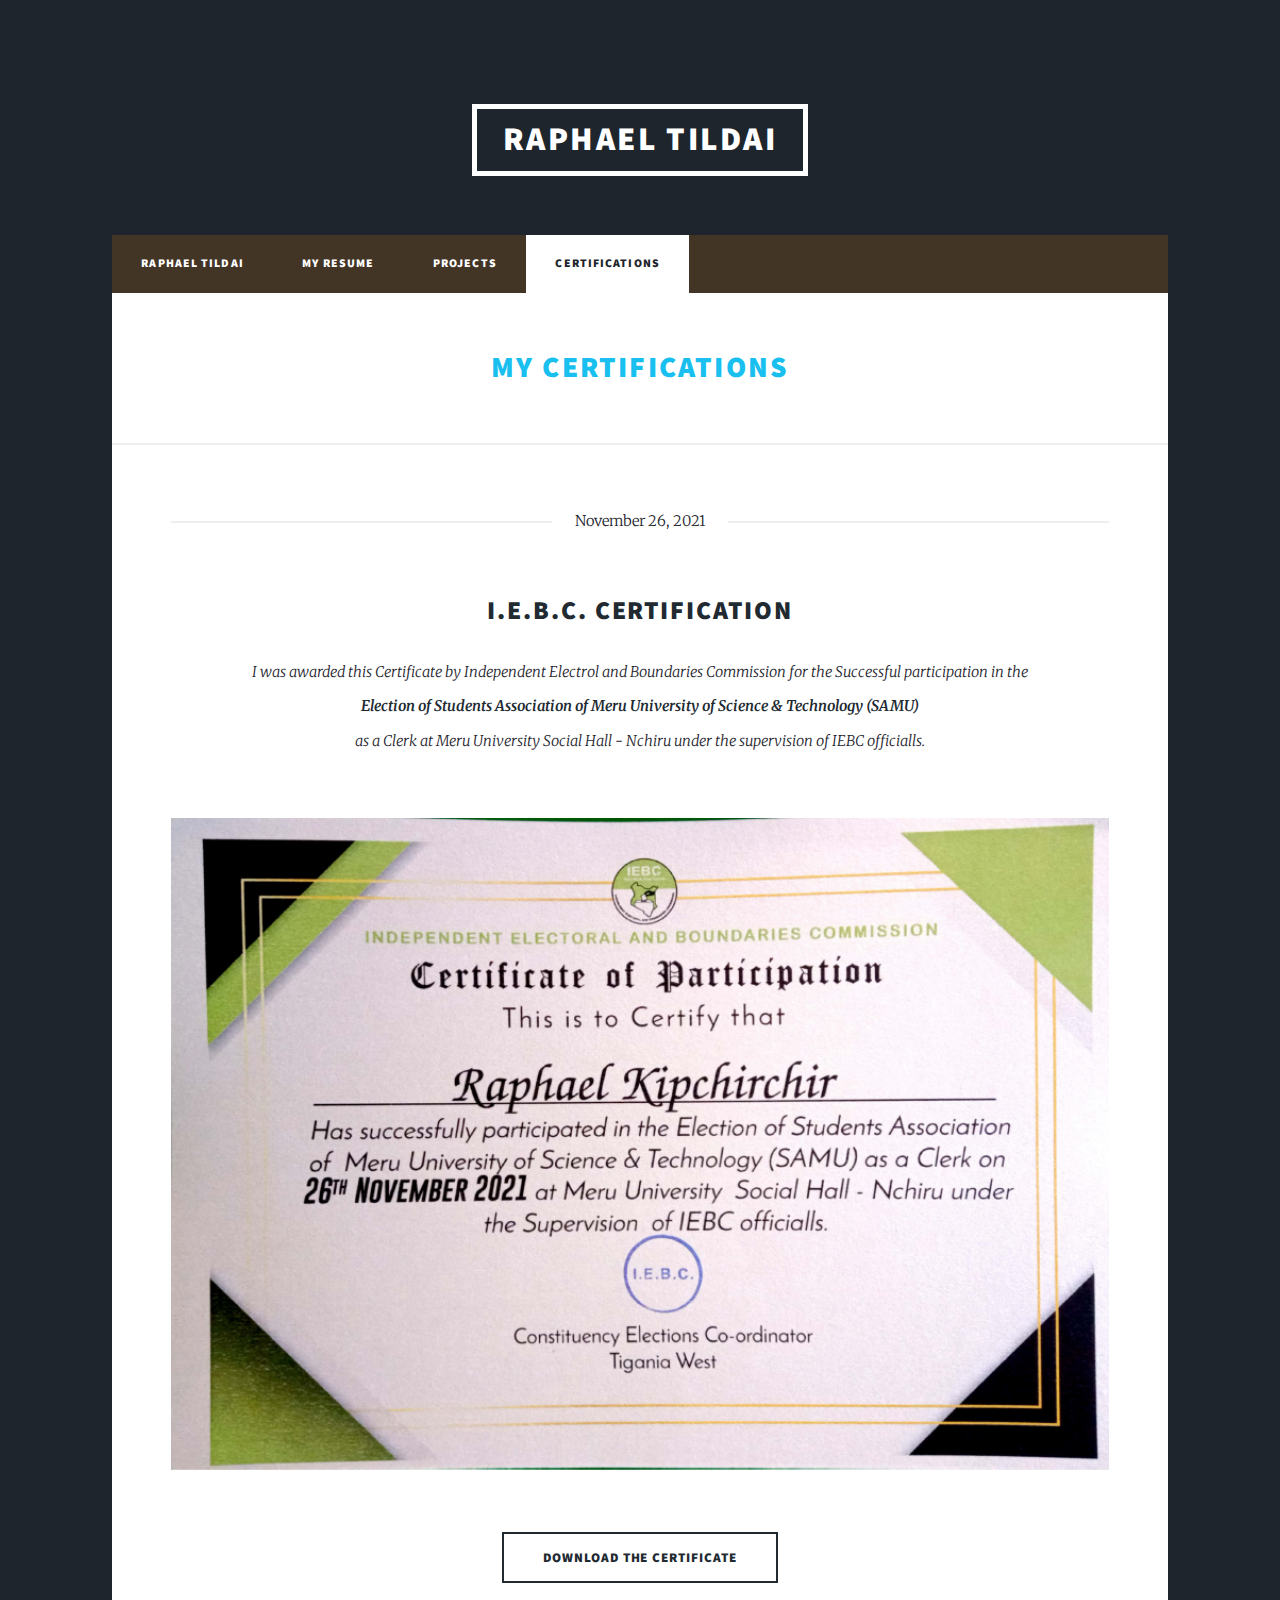
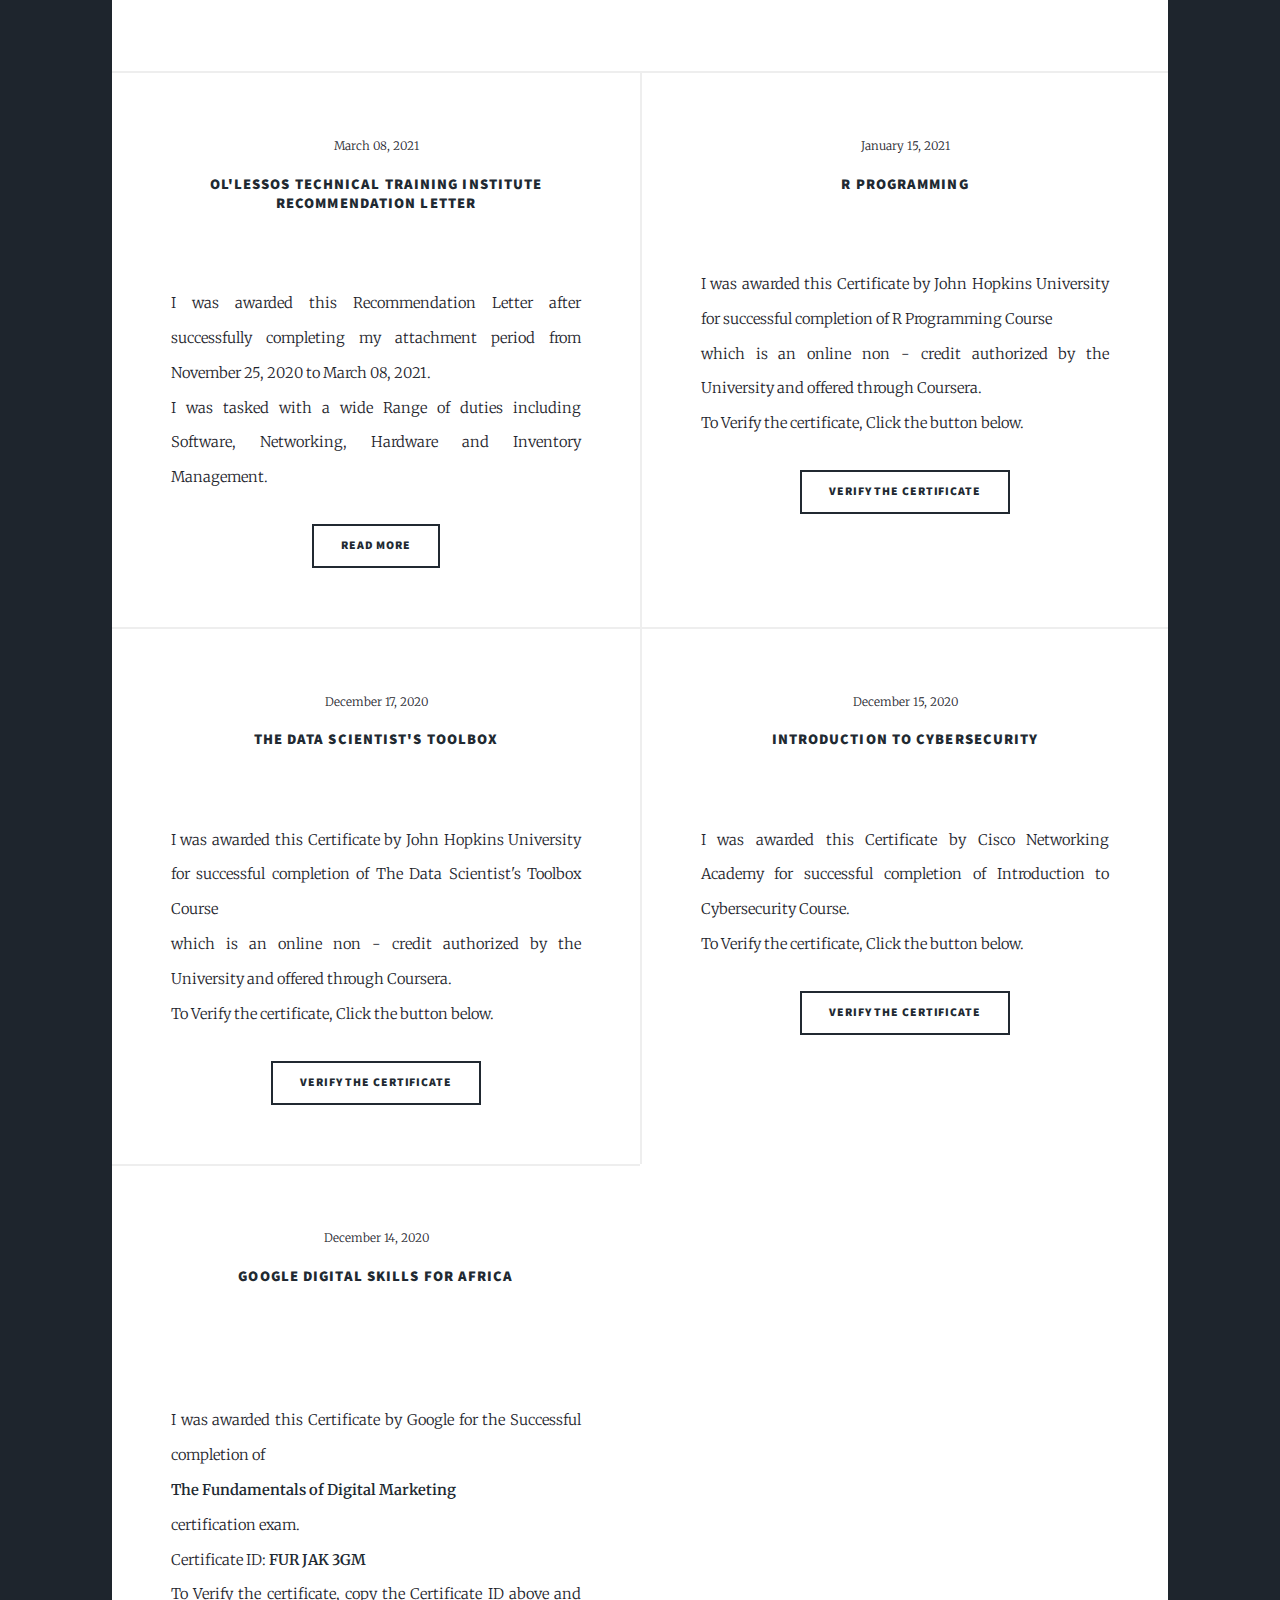
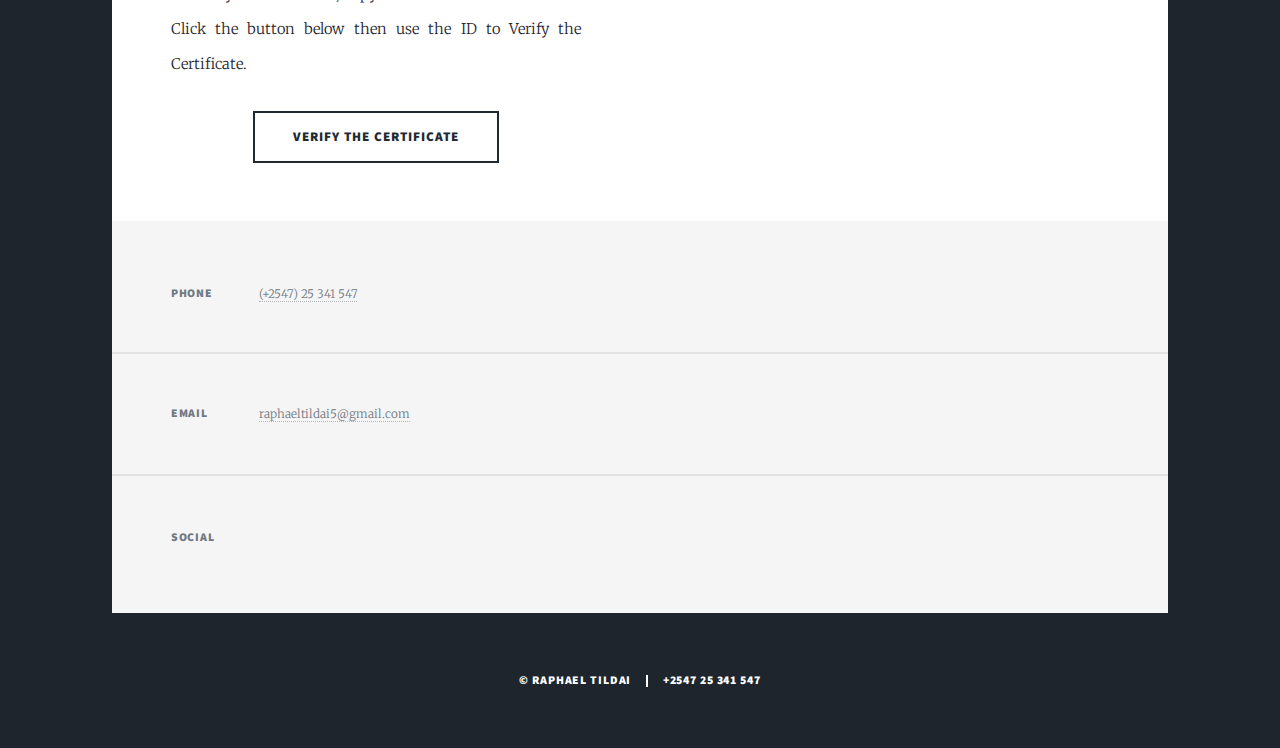
==== commit f373f136: "Update certifications.html" ====
--- a/certifications.html
+++ b/certifications.html
@@ -45,11 +45,10 @@
 						<header class="major">
 							<span class="date">November 26, 2021</span>
 							<h2><a href="https://www.learndigital.withgoogle.com/link/1ar27gu2qdc">I.E.B.C. Certification</a></h2>
-							<p>I was awarded this Certificate by Independent Electrol and Boundaries Commission for the Successful participation in the <br />
+							<p>I was awarded this Certificate by Independent Electrol and Boundaries Commission for the Successful participation in the <br/>
 							<strong>Election of Students Association of Meru University of Science & Technology (SAMU)</strong><br />
 							as a Clerk at Meru University Social Hall - Nchiru under the supervision of IEBC officialls.<br/>
-							//Certificate ID: <strong>FUR JAK 3GM</strong><br />
-							//To Verify the certificate, copy the Certificate ID above and Click the button below then use the ID to Verify the Certificate.</p>
+							</p>
 						</header>
 						<a href="#" class="image main"><img src="images/IEBC.PNG" alt="" /></a>
 						<ul class="actions special">
@@ -59,19 +58,34 @@
 
 				<!-- Posts -->
 					<section class="posts">
-						<header>
-							<span class="date">December 14, 2020</span>
-							<h2><a href="https://www.learndigital.withgoogle.com/link/1ar27gu2qdc">Google  Digital Skills for Africa</a></h2>
-							<p>I was awarded this Certificate by Google for the Successful completion of <br />
-							<strong>The Fundamentals of Digital Marketing</strong><br />
-							certification exam.<br/>
-							Certificate ID: <strong>FUR JAK 3GM</strong><br />
-							To Verify the certificate, copy the Certificate ID above and Click the button below then use the ID to Verify the Certificate.</p>
-						</header>
-						<a href="https://www.learndigital.withgoogle.com/link/1ar27gu2qdc" class="image main"><img src="images/Google_cert.PNG" alt="" /></a>
-						<ul class="actions special">
-							<li><a href="https://www.learndigital.withgoogle.com/link/1ar27gu2qdc" class="button large">Verify the Certificate</a></li>
-						</ul>
+						<article>
+							<header>
+								<span class="date">March 08, 2021</span>
+								<h2><a href="#">Ol'lessos Technical Training Institute Recommendation Letter</a></h2>
+							</header>
+							<a href="#" class="image fit"><img src="images/Recommendation.PNG" alt="" /></a>
+							<p>
+								I was awarded this Recommendation Letter after successfully completing my attachment period from November 25, 2020 to March 08, 2021.<br />
+								I was tasked with a wide Range of duties including Software, Networking, Hardware and Inventory Management.
+							</p>
+							<ul class="actions special">
+								<li><a href="files/Raph Ollessos recommendation.pdf" class="button" target="_blank" download="Raphael's Recommendation">Read More</a></li>
+							</ul>
+						</article>
+						<article>
+							<header>
+								<span class="date">January 15, 2021</span>
+								<h2><a href="https://www.coursera.org/verify/4JF983DU4WWL">R programming</a></h2>
+							</header>
+							<a href="https://www.coursera.org/verify/4JF983DU4WWL" class="image fit"><img src="images/R_programming.PNG" alt="" /></a>
+							<p>I was awarded this Certificate by John Hopkins University for successful completion of R Programming Course <br />
+								which is an online non - credit authorized by the University and offered
+								through Coursera. <br />
+								To Verify the certificate, Click the button below.
+							</p>
+							<ul class="actions special">
+								<li><a href="https://www.coursera.org/verify/4JF983DU4WWL" class="button">Verify the Certificate</a></li>
+							</ul>
 						</article>
 						<article>
 						<header>
@@ -90,21 +104,6 @@
 					</article>
 					<article>
 						<header>
-							<span class="date">January 15, 2021</span>
-							<h2><a href="https://www.coursera.org/verify/4JF983DU4WWL">R programming</a></h2>
-						</header>
-						<a href="https://www.coursera.org/verify/4JF983DU4WWL" class="image fit"><img src="images/R_programming.PNG" alt="" /></a>
-						<p>I was awarded this Certificate by John Hopkins University for successful completion of R Programming Course <br />
-							which is an online non - credit authorized by the University and offered
-							through Coursera. <br />
-							To Verify the certificate, Click the button below.
-						</p>
-						<ul class="actions special">
-							<li><a href="https://www.coursera.org/verify/4JF983DU4WWL" class="button">Verify the Certificate</a></li>
-						</ul>
-					</article>
-					<article>
-						<header>
 							<span class="date">December 15, 2020</span>
 							<h2><a href="https://www.youracclaim.com/badges/b90b2484-ec60-42db-b271-70c13a397c19?source=linked_in_profile">Introduction to Cybersecurity</a></h2>
 						</header>
@@ -118,16 +117,17 @@
 					</article>
 					<article>
 						<header>
-							<span class="date">March 08, 2021</span>
-							<h2><a href="#">Ol'lessos Technical Training Institute Recommendation Letter</a></h2>
-						</header>
-						<a href="#" class="image fit"><img src="images/Recommendation.PNG" alt="" /></a>
-						<p>
-							I was awarded this Recommendation Letter after successfully completing my attachment period from November 25, 2020 to March 08, 2021.<br />
-							I was tasked with a wide Range of duties including Software, Networking, Hardware and Inventory Management.
-						</p>
-						<ul class="actions special">
-							<li><a href="files/Raph Ollessos recommendation.pdf" class="button" target="_blank" download="Raphael's Recommendation">Read More</a></li>
+							<span class="date">December 14, 2020</span>
+							<h2><a href="https://www.learndigital.withgoogle.com/link/1ar27gu2qdc">Google  Digital Skills for Africa</a></h2>
+						</header>
+						<a href="https://www.learndigital.withgoogle.com/link/1ar27gu2qdc" class="image main"><img src="images/Google_cert.PNG" alt=""/></a>
+						<p>I was awarded this Certificate by Google for the Successful completion of <br />
+							<strong>The Fundamentals of Digital Marketing</strong><br />
+							certification exam.<br/>
+							Certificate ID: <strong>FUR JAK 3GM</strong><br />
+							To Verify the certificate, copy the Certificate ID above and Click the button below then use the ID to Verify the Certificate.</p>
+						<ul class="actions special">
+							<li><a href="https://www.learndigital.withgoogle.com/link/1ar27gu2qdc" class="button large">Verify the Certificate</a></li>
 						</ul>
 					</article>
 				</section>
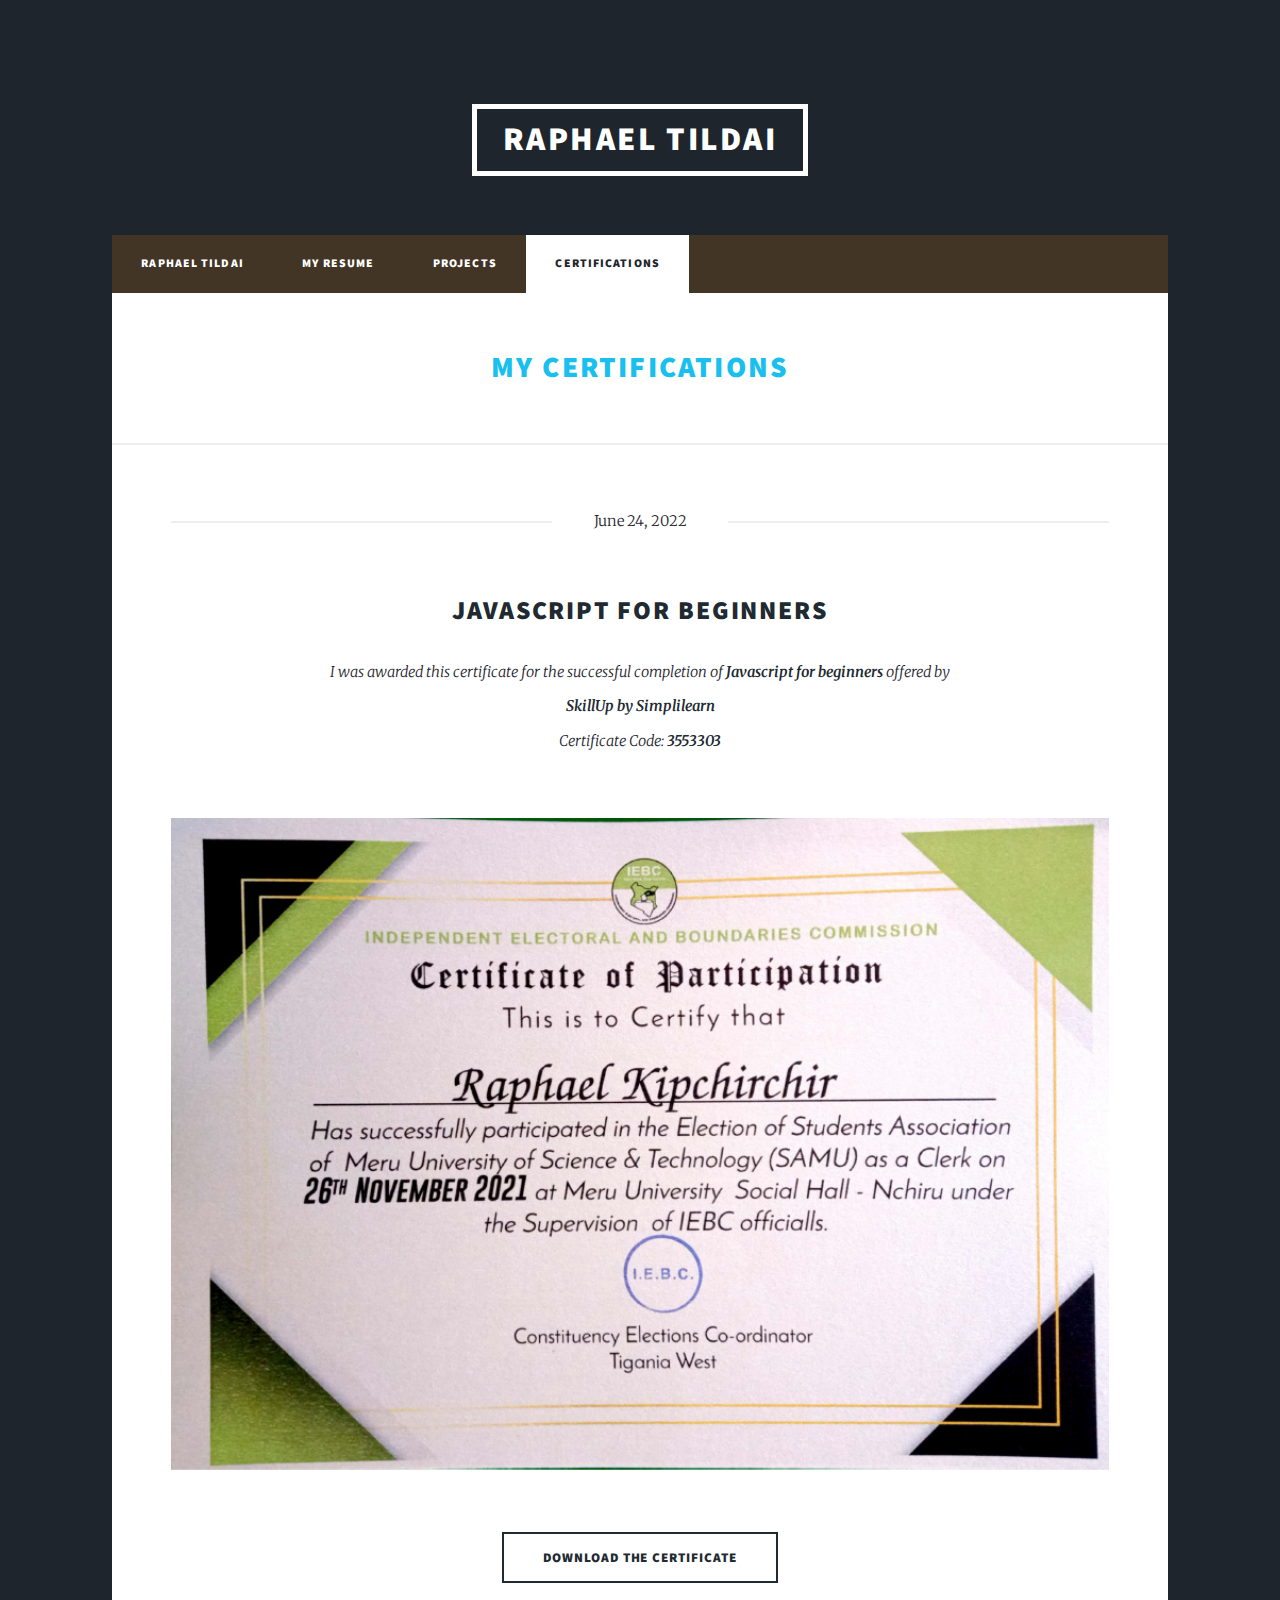
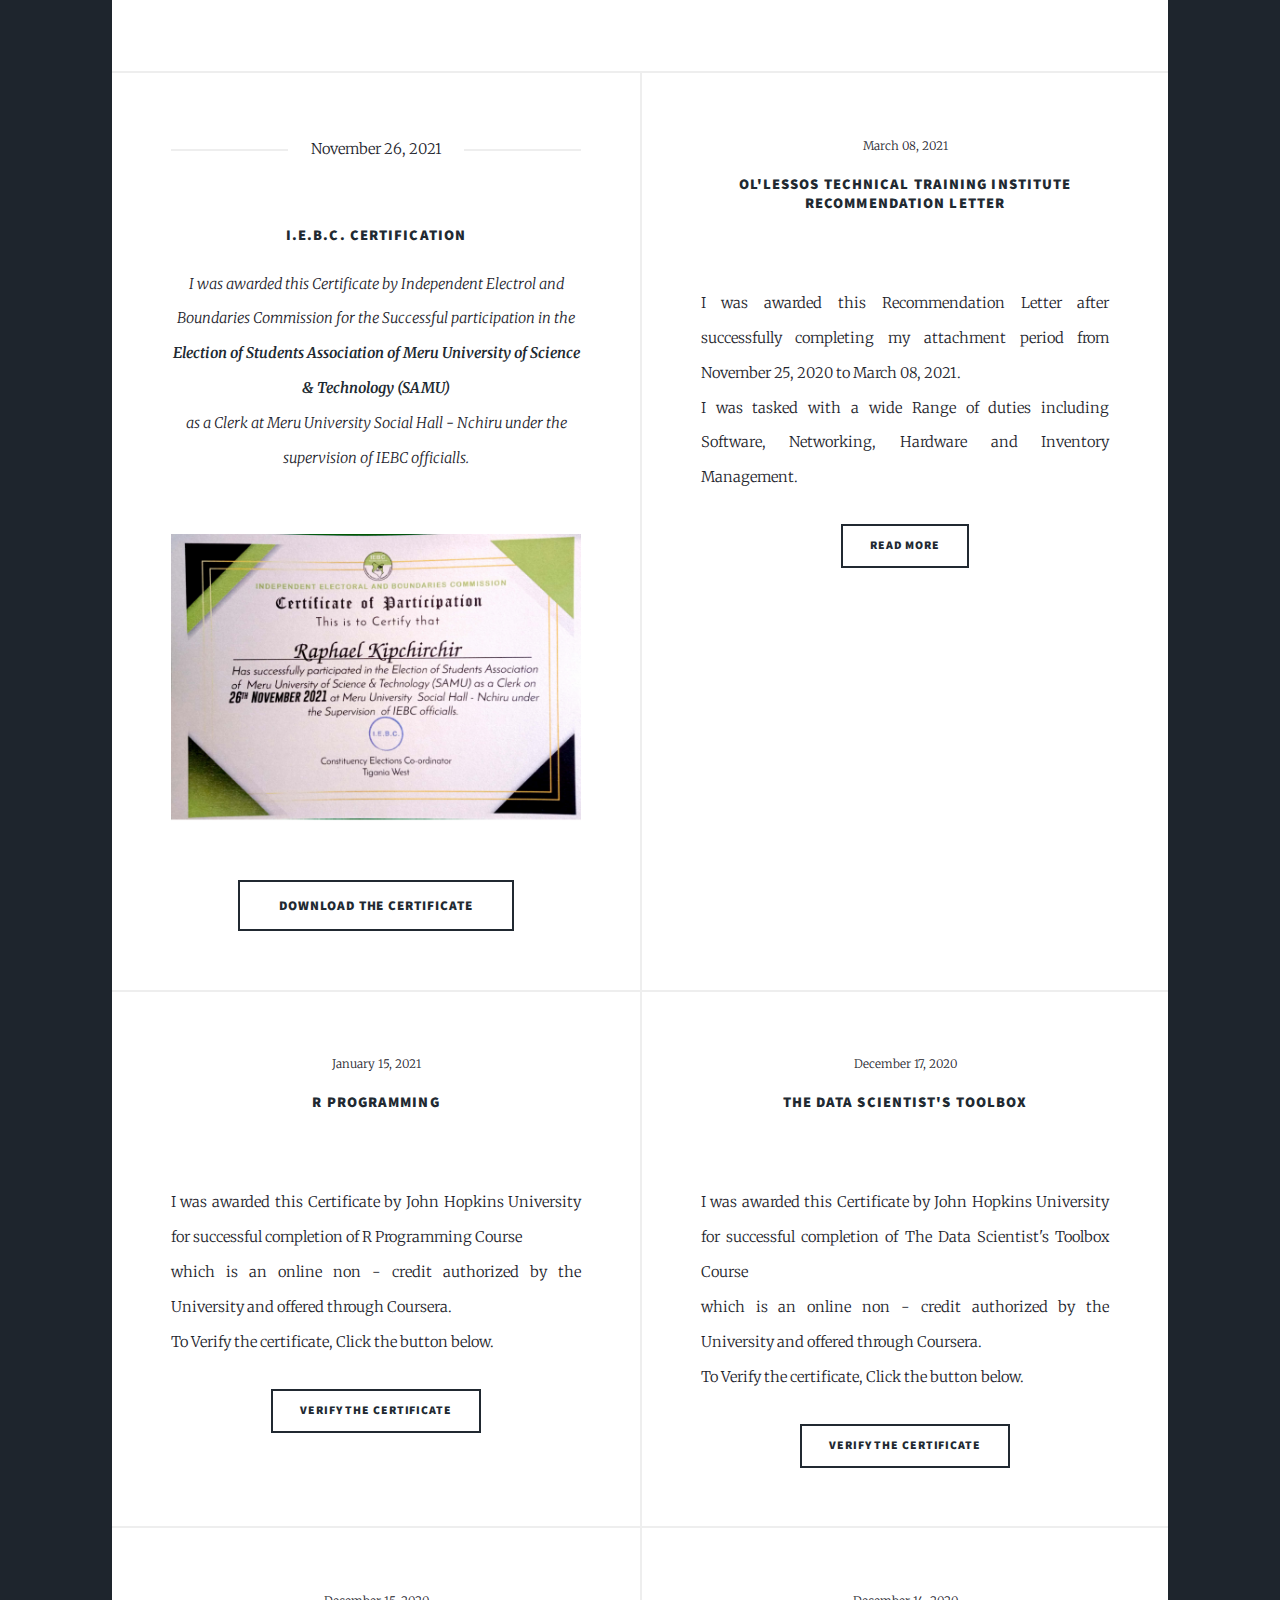
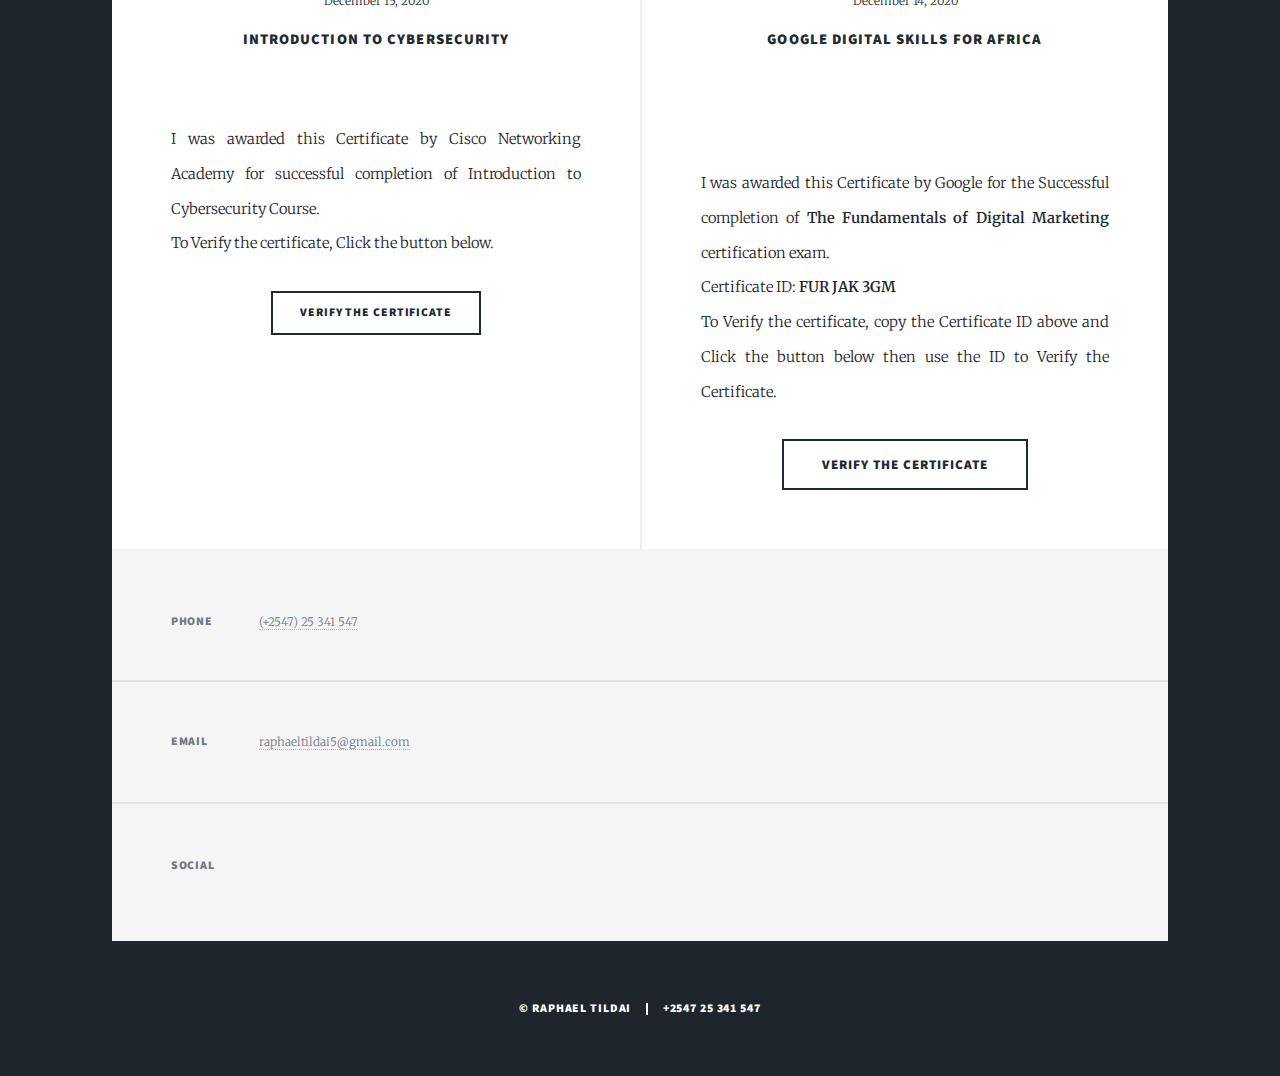
==== commit f3f786a6: "Added new Certificate by Simplilearn" ====
--- a/certifications.html
+++ b/certifications.html
@@ -43,6 +43,22 @@
 			
 					<article class="post featured">
 						<header class="major">
+							<span class="date">June 24, 2022</span>
+							<h2><a href="https://simpli.app.link/5LA5ZV2F7qb">JavaScript for Beginners</a></h2>
+							<p>I was awarded this certificate for the successful completion of <strong>Javascript for beginners </strong>offered by<br/>
+							<strong>SkillUp by Simplilearn </strong><br />
+							Certificate Code: <strong> 3553303</strong><br/>
+							</p>
+						</header>
+						<a href="#" class="image main"><img src="images/IEBC.PNG" alt="" /></a>
+						<ul class="actions special">
+							<li><a href="files/IEBC certificate.pdf" download="Raphael Tildai IEBC Certificate.pdf" class="button large">Download the Certificate</a></li>
+						</ul>
+						</article>
+				<!-- Posts -->
+					<section class="posts">
+						<article>
+						<header class="major">
 							<span class="date">November 26, 2021</span>
 							<h2><a href="https://www.learndigital.withgoogle.com/link/1ar27gu2qdc">I.E.B.C. Certification</a></h2>
 							<p>I was awarded this Certificate by Independent Electrol and Boundaries Commission for the Successful participation in the <br/>
@@ -56,8 +72,6 @@
 						</ul>
 						</article>
 
-				<!-- Posts -->
-					<section class="posts">
 						<article>
 							<header>
 								<span class="date">March 08, 2021</span>
@@ -121,10 +135,10 @@
 							<h2><a href="https://www.learndigital.withgoogle.com/link/1ar27gu2qdc">Google  Digital Skills for Africa</a></h2>
 						</header>
 						<a href="https://www.learndigital.withgoogle.com/link/1ar27gu2qdc" class="image main"><img src="images/Google_cert.PNG" alt=""/></a>
-						<p>I was awarded this Certificate by Google for the Successful completion of <br />
-							<strong>The Fundamentals of Digital Marketing</strong><br />
+						<p>I was awarded this Certificate by Google for the Successful completion of
+							<strong>The Fundamentals of Digital Marketing</strong>
 							certification exam.<br/>
-							Certificate ID: <strong>FUR JAK 3GM</strong><br />
+							Certificate ID: <strong>FUR JAK 3GM</strong><br/>
 							To Verify the certificate, copy the Certificate ID above and Click the button below then use the ID to Verify the Certificate.</p>
 						<ul class="actions special">
 							<li><a href="https://www.learndigital.withgoogle.com/link/1ar27gu2qdc" class="button large">Verify the Certificate</a></li>
@@ -208,5 +222,23 @@
 <script src="assets/js/util.js"></script>
 <script src="assets/js/main.js"></script>
 
+	<!-- Default Statcounter code for Web Portfolio
+	https://raphtildai.github.io/Portfolio/ -->
+	<script type="text/javascript">
+	var sc_project=12527052; 
+	var sc_invisible=1; 
+	var sc_security="c21e3bee"; 
+	</script>
+	<script type="text/javascript"
+	src="https://www.statcounter.com/counter/counter.js"
+	async></script>
+	<noscript><div class="statcounter"><a title="Web Analytics"
+	href="https://statcounter.com/" target="_blank"><img
+	class="statcounter"
+	src="https://c.statcounter.com/12527052/0/c21e3bee/1/"
+	alt="Web Analytics"
+	referrerPolicy="no-referrer-when-downgrade"></a></div></noscript>
+	<!-- End of Statcounter Code -->
+
 </body>
 </html>
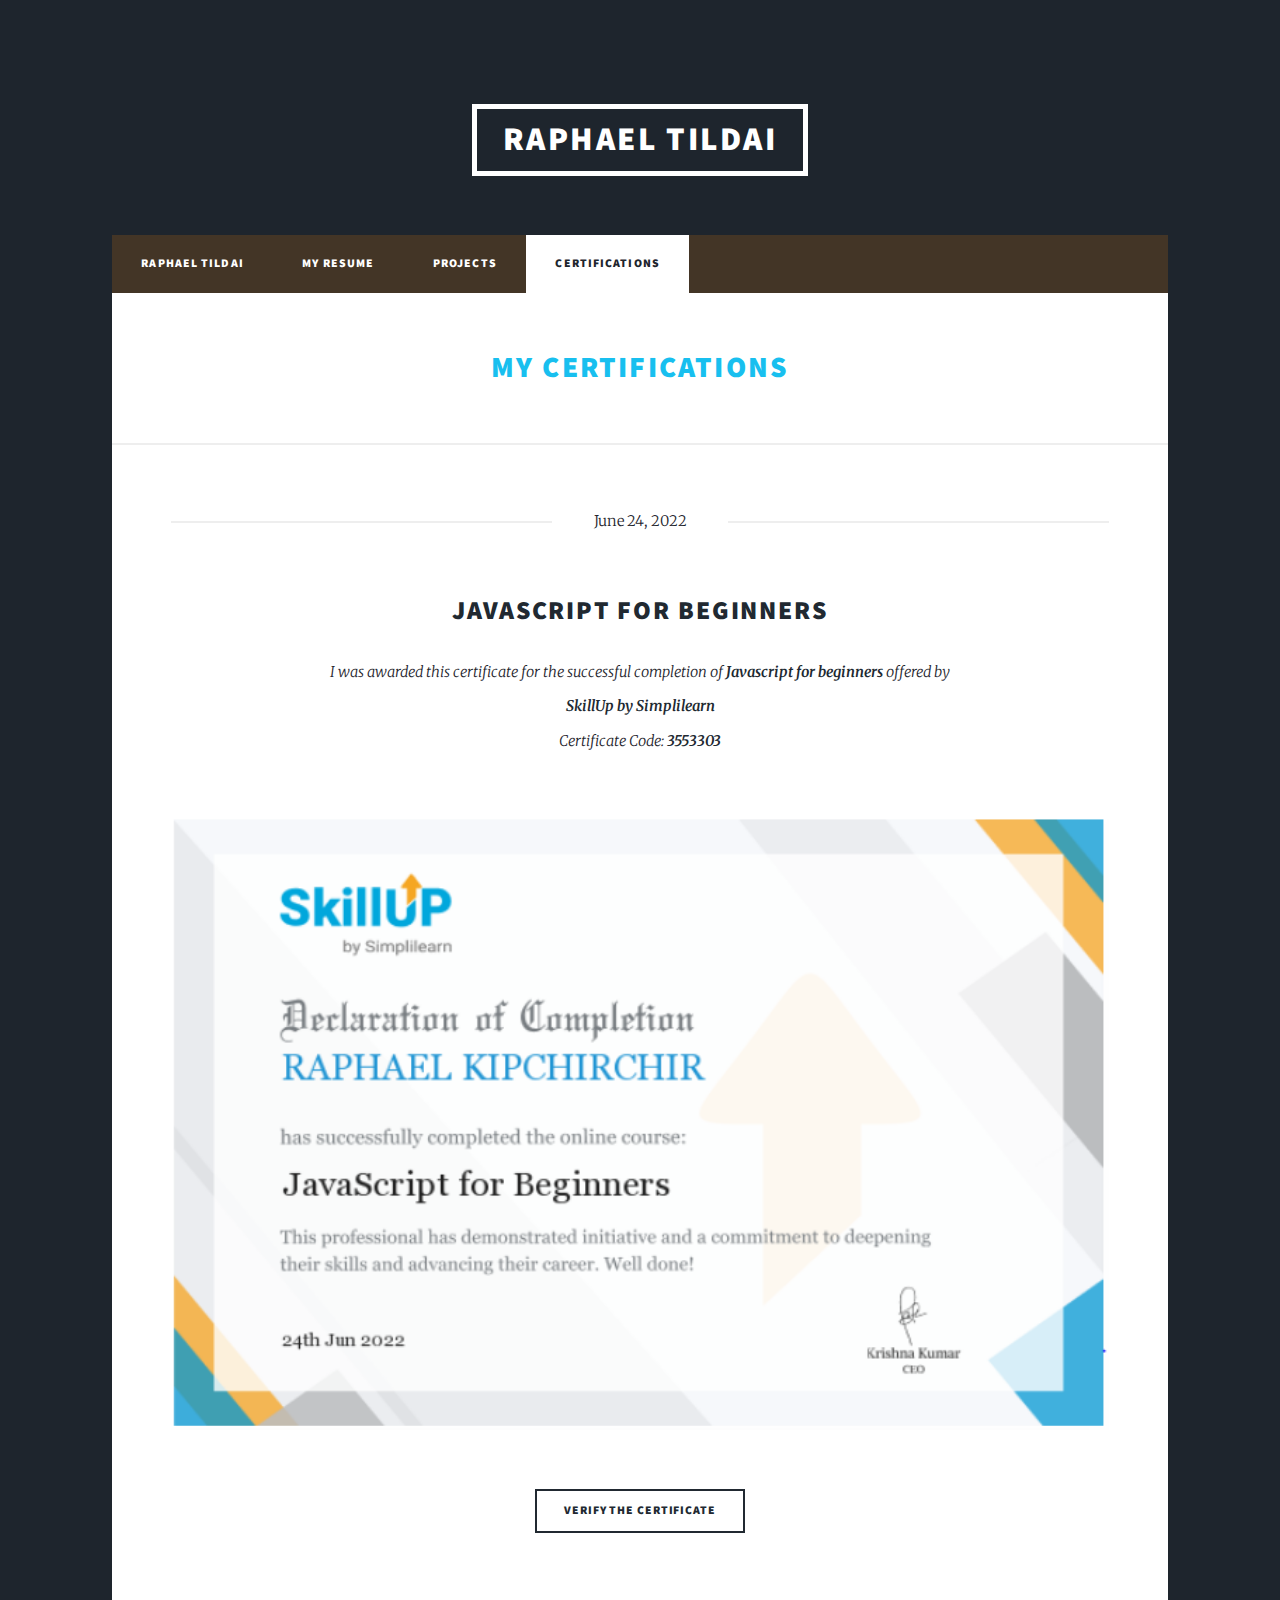
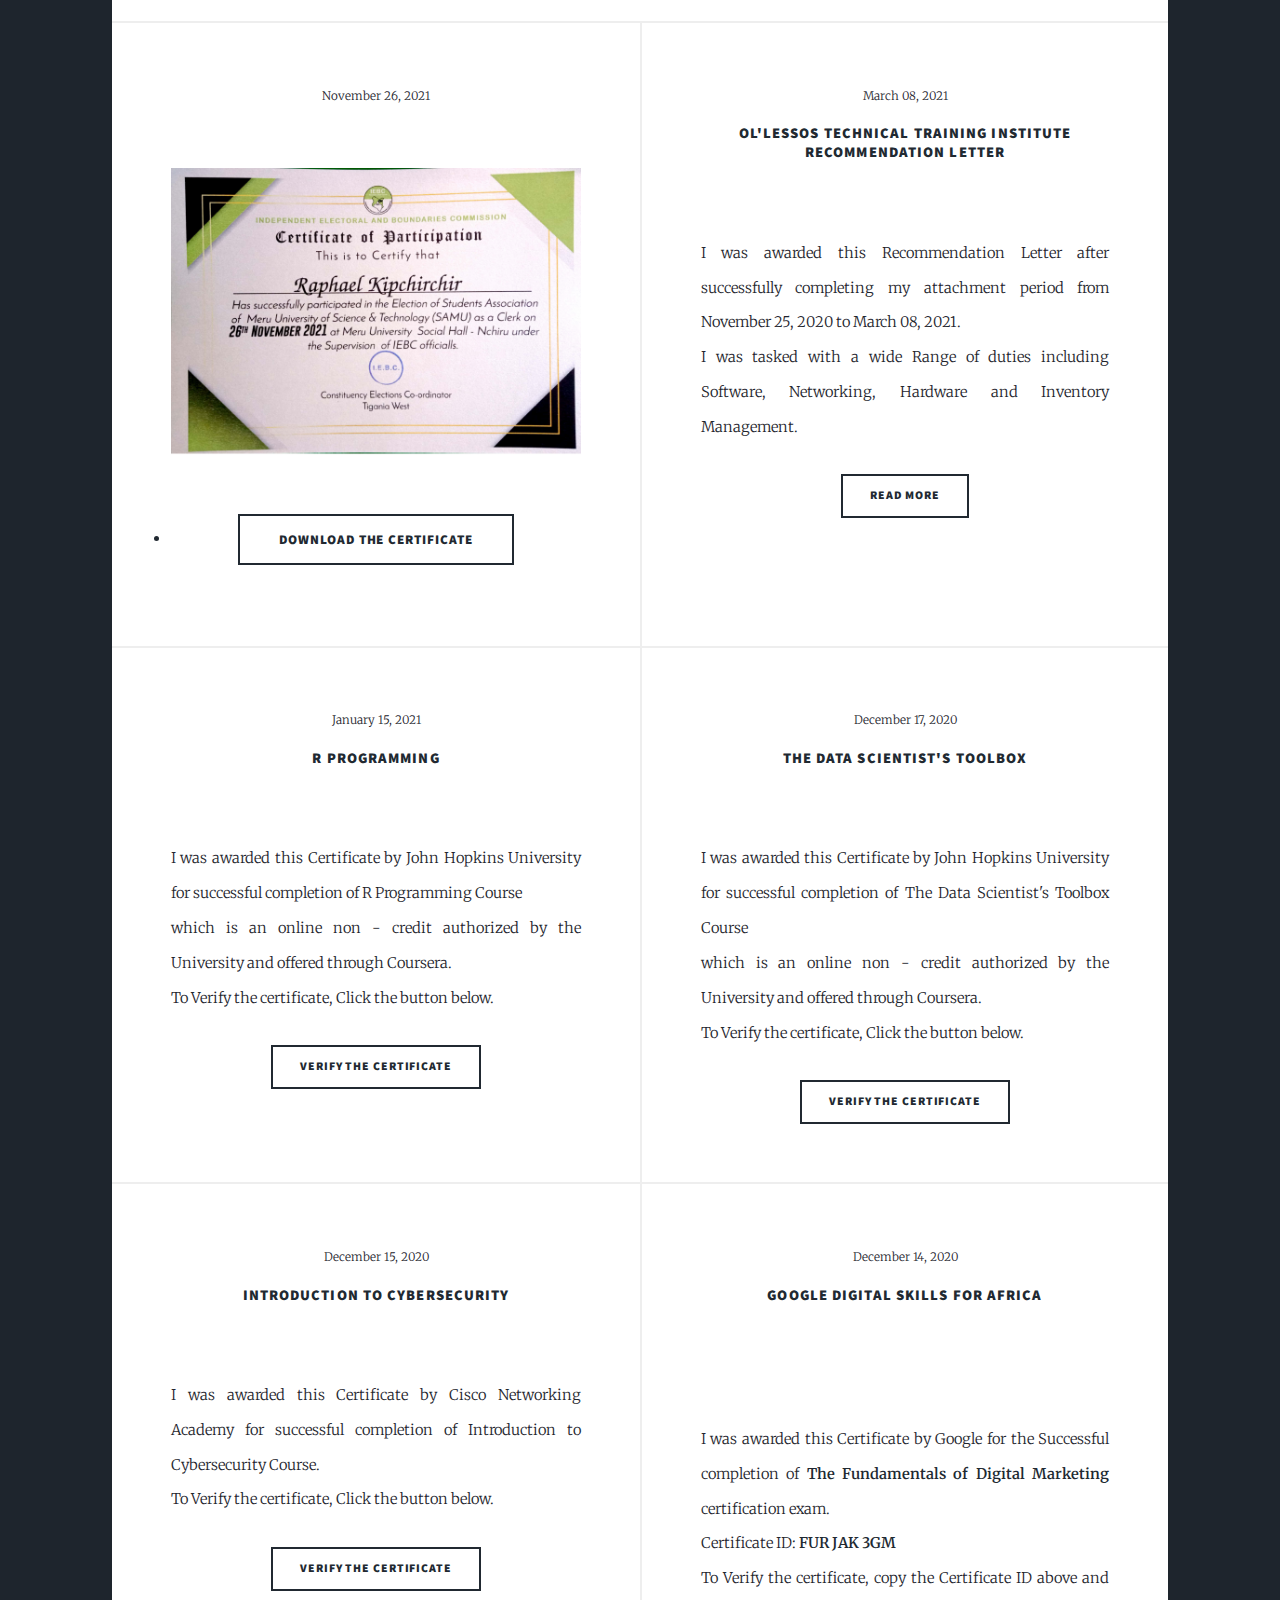
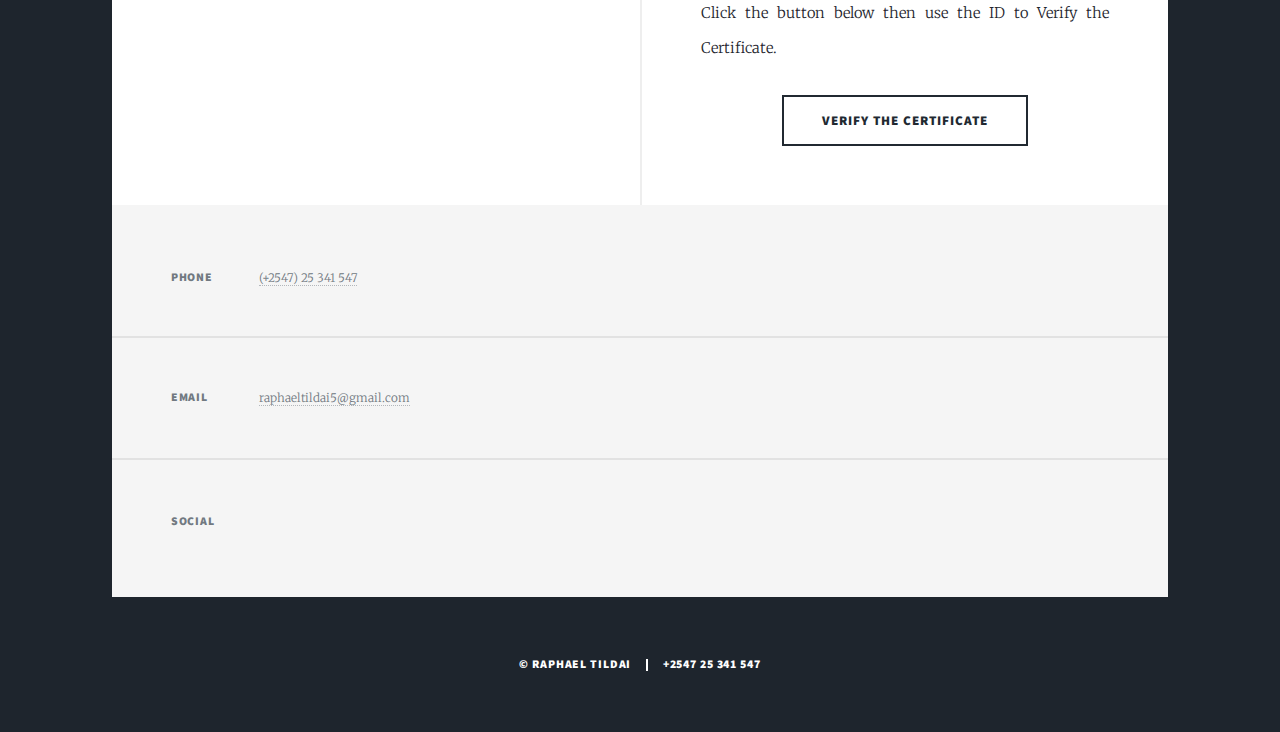
==== commit 821f163d: "Updating the SkillUp Certificate" ====
--- a/certifications.html
+++ b/certifications.html
@@ -50,23 +50,23 @@
 							Certificate Code: <strong> 3553303</strong><br/>
 							</p>
 						</header>
-						<a href="#" class="image main"><img src="images/IEBC.PNG" alt="" /></a>
-						<ul class="actions special">
-							<li><a href="files/IEBC certificate.pdf" download="Raphael Tildai IEBC Certificate.pdf" class="button large">Download the Certificate</a></li>
+						<a href="#" class="image main"><img src="images/skillup cert.PNG" alt="JavaScript Certificate" /></a>
+						<ul class="actions special">
+							<li><a href="https://simpli.app.link/5LA5ZV2F7qb" class="button">Verify the Certificate</a></li>
 						</ul>
 						</article>
 				<!-- Posts -->
 					<section class="posts">
 						<article>
-						<header class="major">
+						<header>
 							<span class="date">November 26, 2021</span>
-							<h2><a href="https://www.learndigital.withgoogle.com/link/1ar27gu2qdc">I.E.B.C. Certification</a></h2>
+							<a href="#" class="image main"><img src="images/IEBC.PNG" alt="IEBC Certificate" /></a>
+							<h2><a href="#>I.E.B.C. Certification</a></h2>
 							<p>I was awarded this Certificate by Independent Electrol and Boundaries Commission for the Successful participation in the <br/>
 							<strong>Election of Students Association of Meru University of Science & Technology (SAMU)</strong><br />
 							as a Clerk at Meru University Social Hall - Nchiru under the supervision of IEBC officialls.<br/>
 							</p>
 						</header>
-						<a href="#" class="image main"><img src="images/IEBC.PNG" alt="" /></a>
 						<ul class="actions special">
 							<li><a href="files/IEBC certificate.pdf" download="Raphael Tildai IEBC Certificate.pdf" class="button large">Download the Certificate</a></li>
 						</ul>
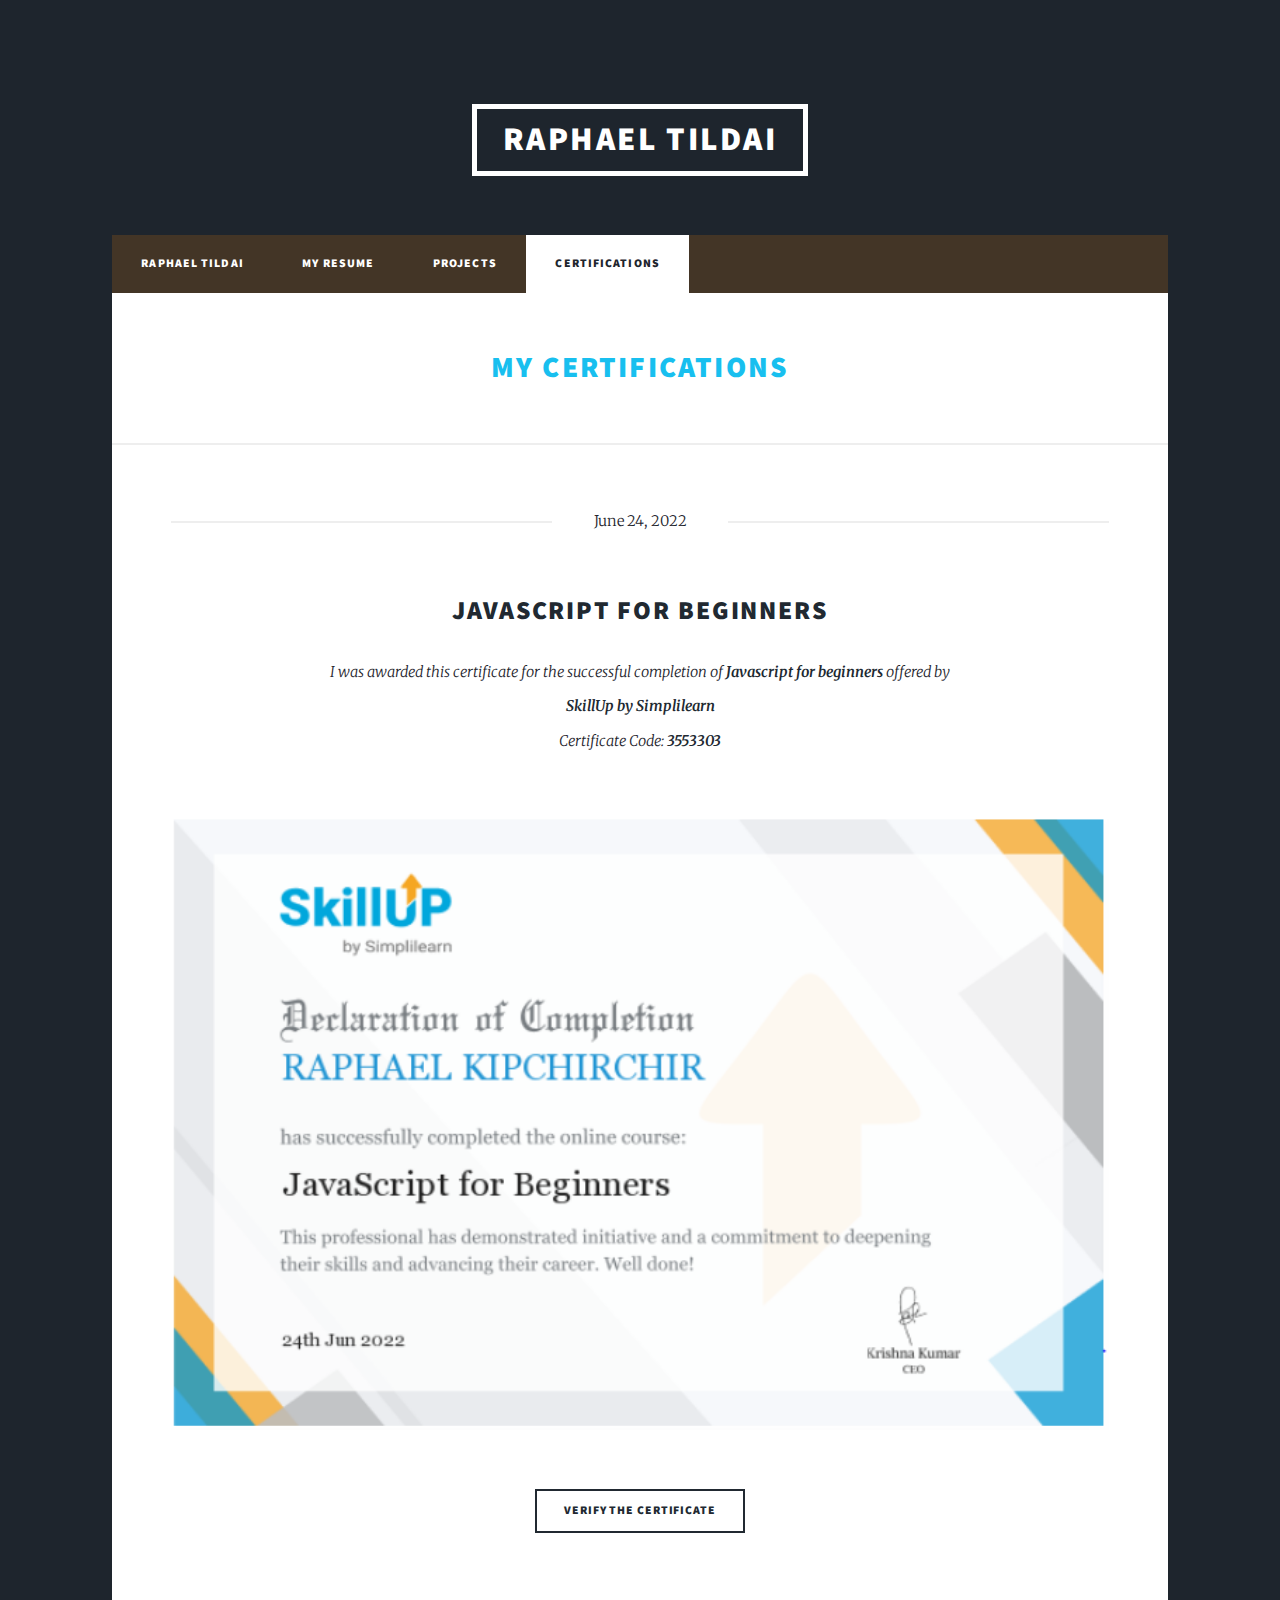
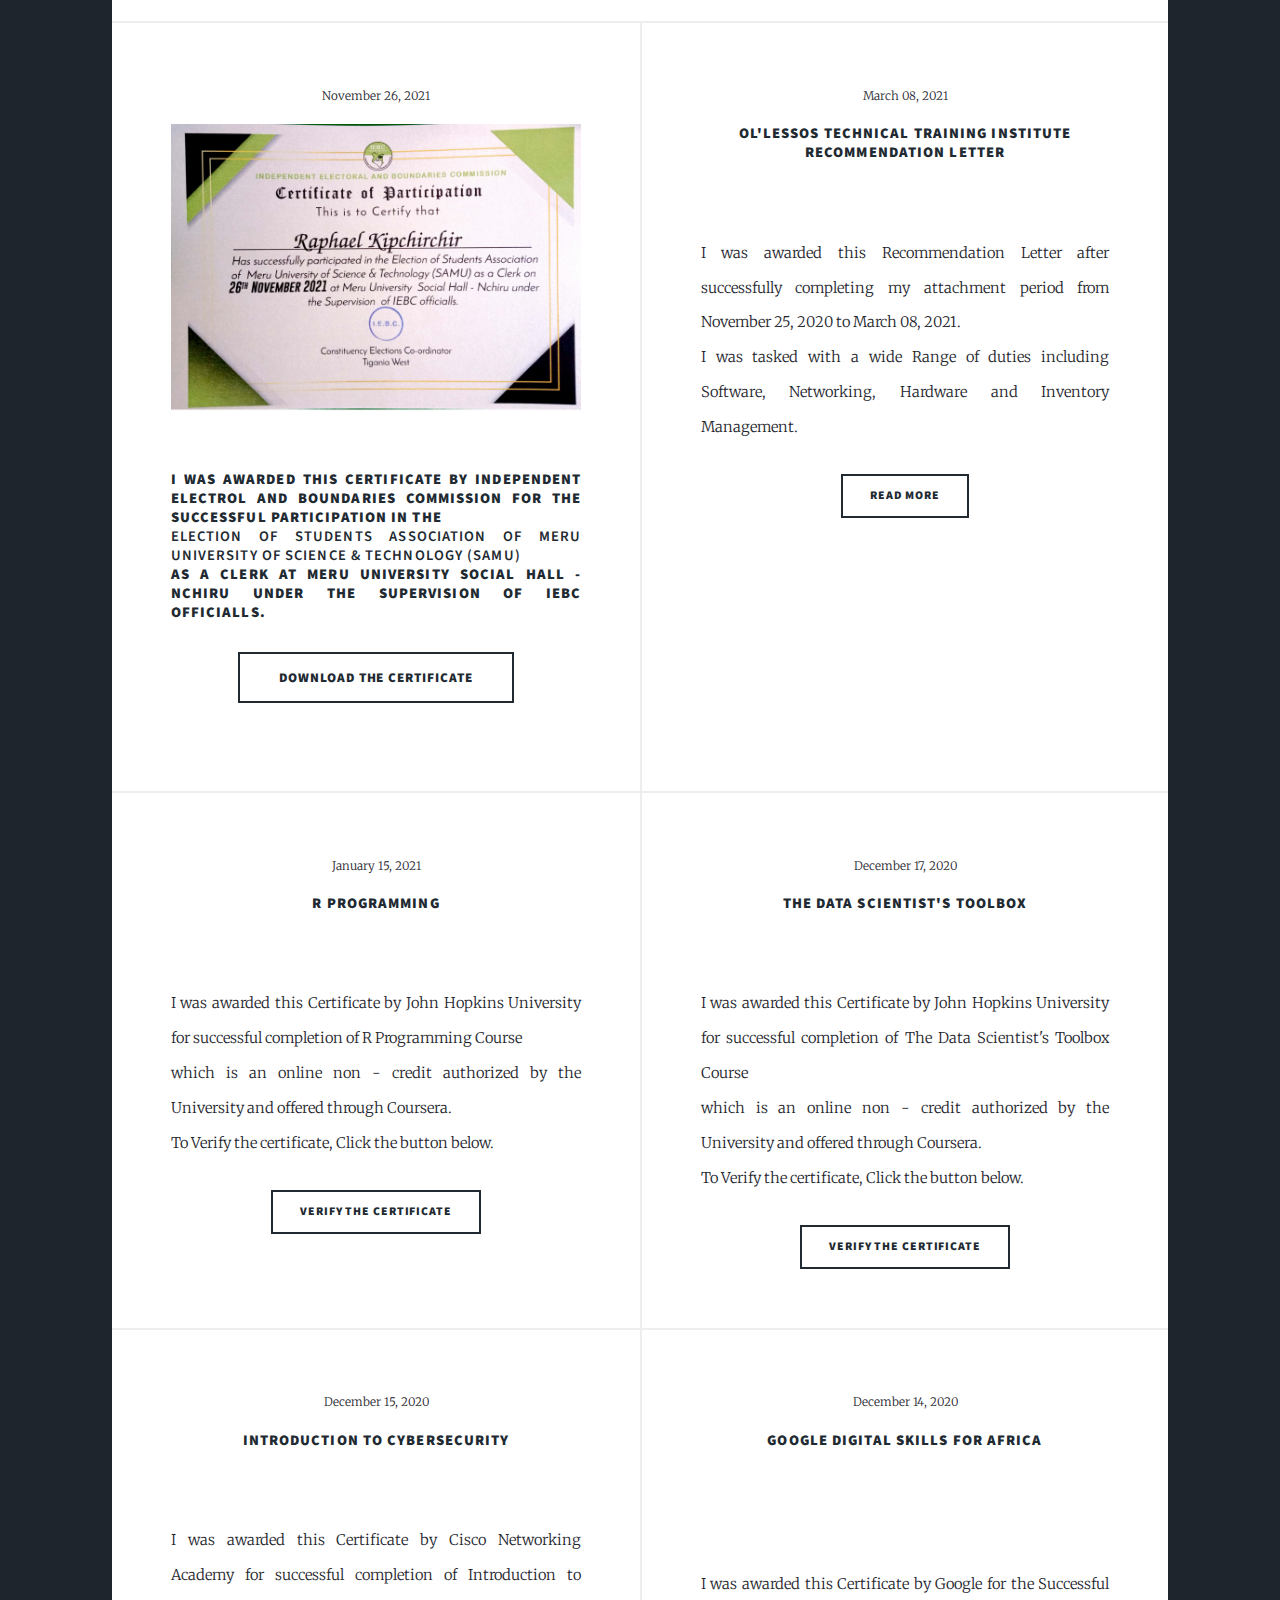
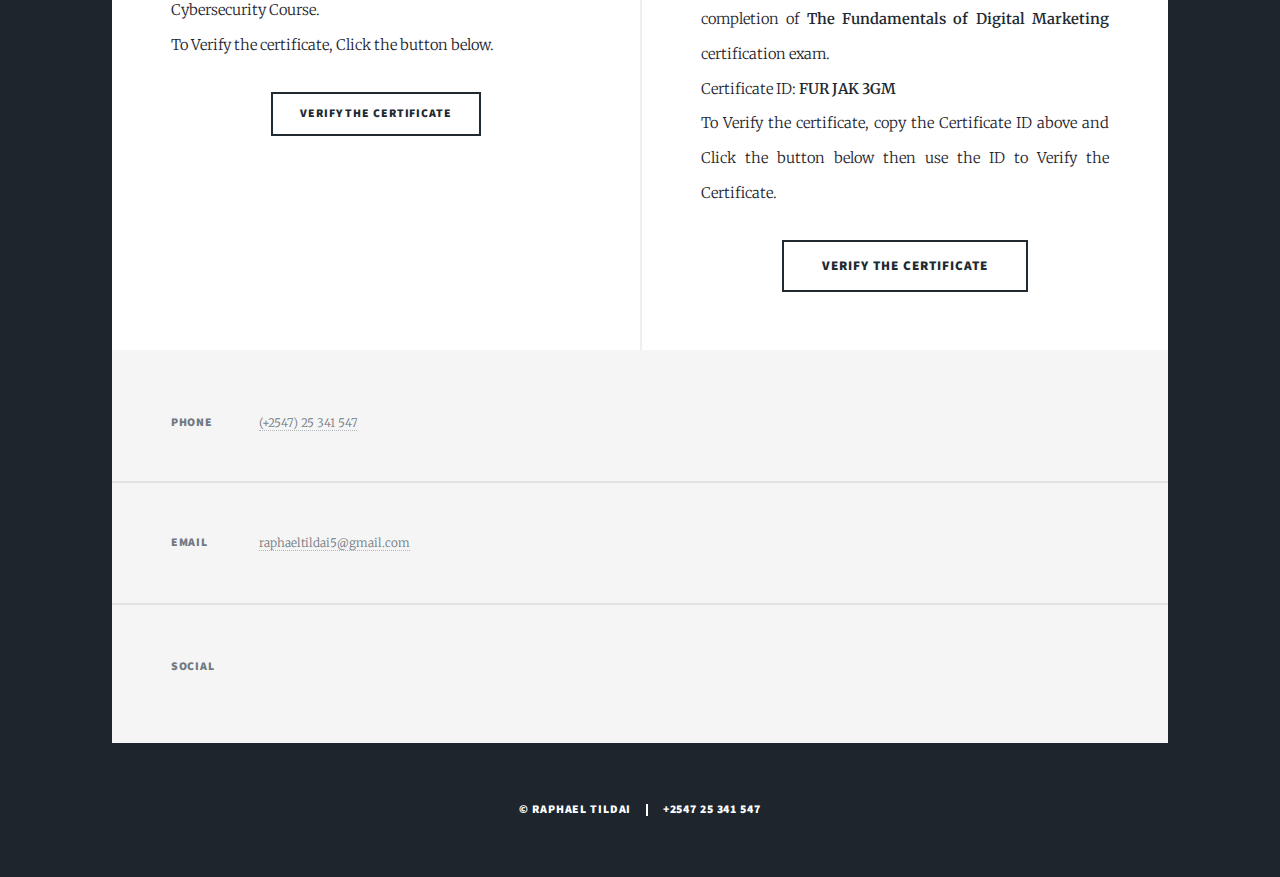
==== commit 1613367a: "Updating changes to SkillUp certificate" ====
--- a/certifications.html
+++ b/certifications.html
@@ -50,7 +50,7 @@
 							Certificate Code: <strong> 3553303</strong><br/>
 							</p>
 						</header>
-						<a href="#" class="image main"><img src="images/skillup cert.PNG" alt="JavaScript Certificate" /></a>
+						<a href="https://simpli.app.link/5LA5ZV2F7qb" class="image main"><img src="images/skillup cert.PNG" alt="JavaScript Certificate" /></a>
 						<ul class="actions special">
 							<li><a href="https://simpli.app.link/5LA5ZV2F7qb" class="button">Verify the Certificate</a></li>
 						</ul>
@@ -60,13 +60,14 @@
 						<article>
 						<header>
 							<span class="date">November 26, 2021</span>
+							<h2><a href="#>I.E.B.C. Certification</a></h2>
+						</header>
 							<a href="#" class="image main"><img src="images/IEBC.PNG" alt="IEBC Certificate" /></a>
-							<h2><a href="#>I.E.B.C. Certification</a></h2>
-							<p>I was awarded this Certificate by Independent Electrol and Boundaries Commission for the Successful participation in the <br/>
-							<strong>Election of Students Association of Meru University of Science & Technology (SAMU)</strong><br />
-							as a Clerk at Meru University Social Hall - Nchiru under the supervision of IEBC officialls.<br/>
-							</p>
-						</header>
+							<p>
+								I was awarded this Certificate by Independent Electrol and Boundaries Commission for the Successful participation in the <br/>
+								<strong>Election of Students Association of Meru University of Science & Technology (SAMU)</strong><br />
+								as a Clerk at Meru University Social Hall - Nchiru under the supervision of IEBC officialls.<br/>
+							</p>
 						<ul class="actions special">
 							<li><a href="files/IEBC certificate.pdf" download="Raphael Tildai IEBC Certificate.pdf" class="button large">Download the Certificate</a></li>
 						</ul>
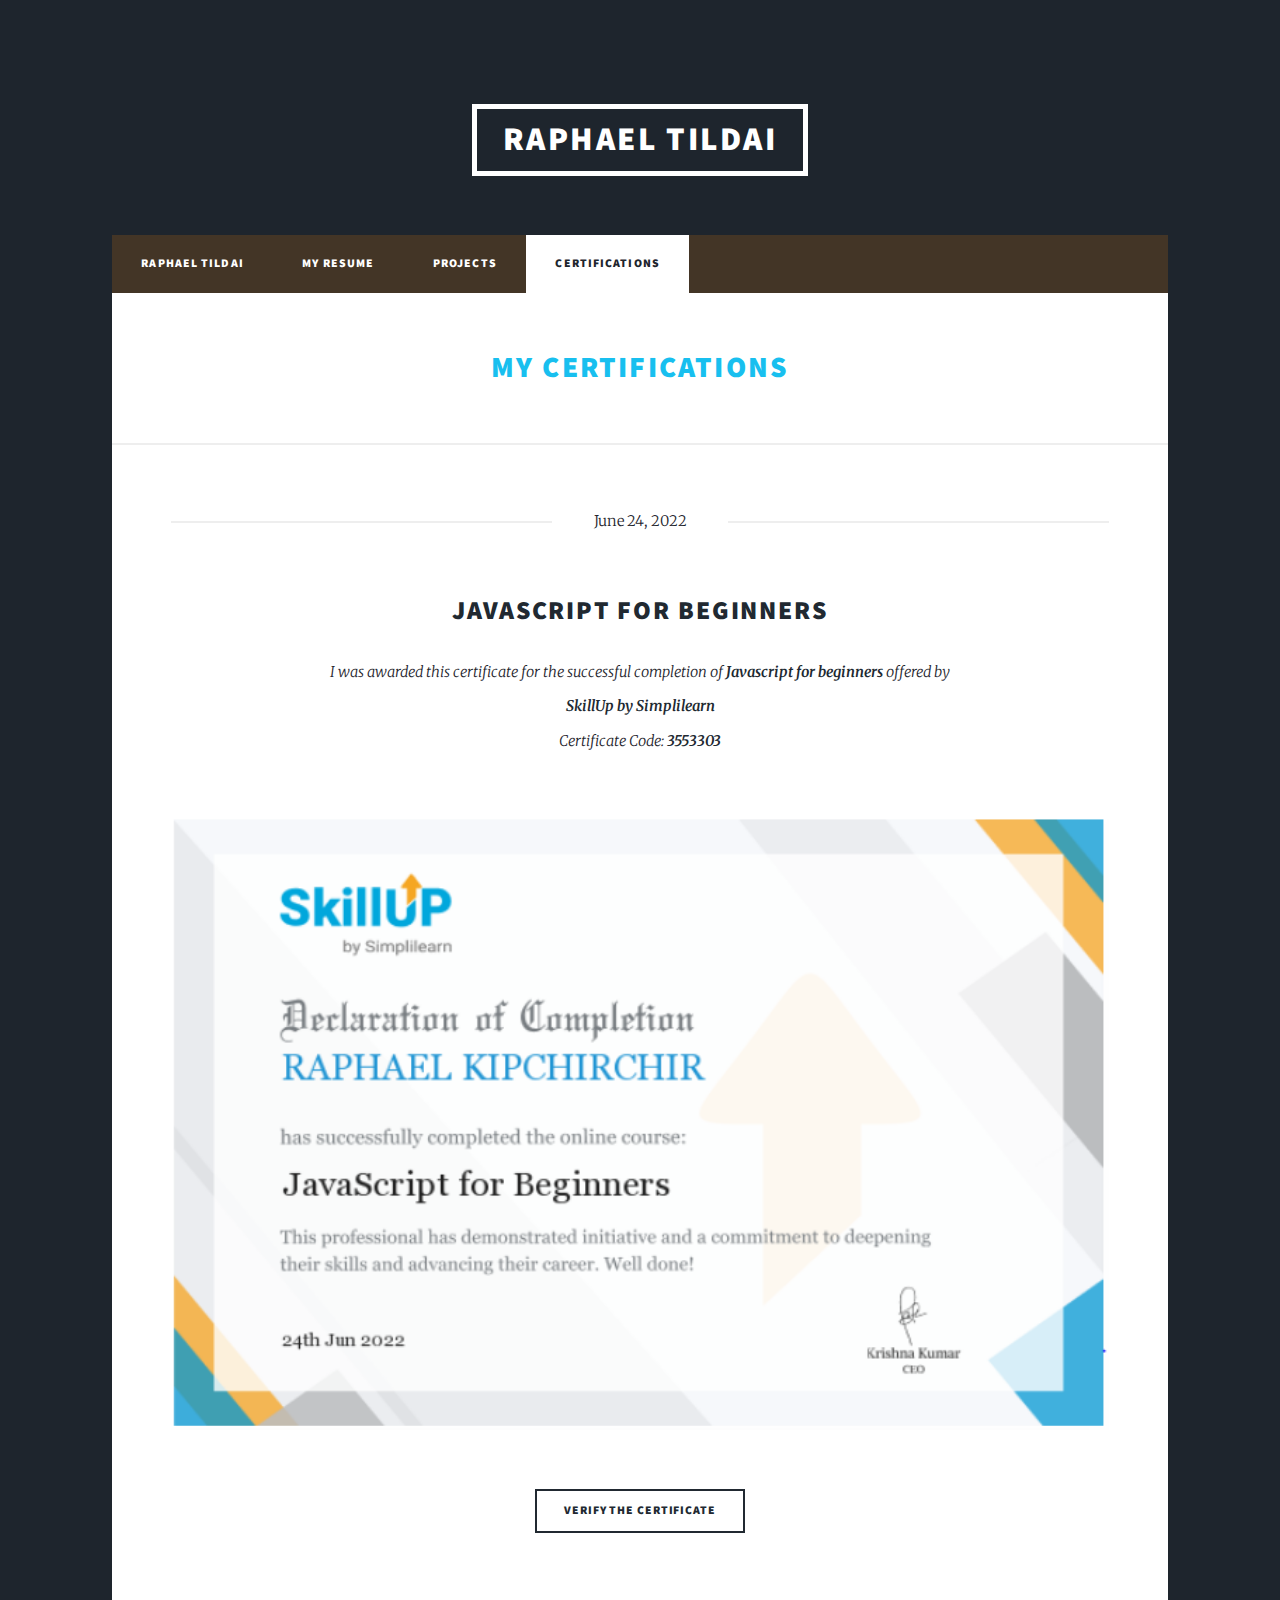
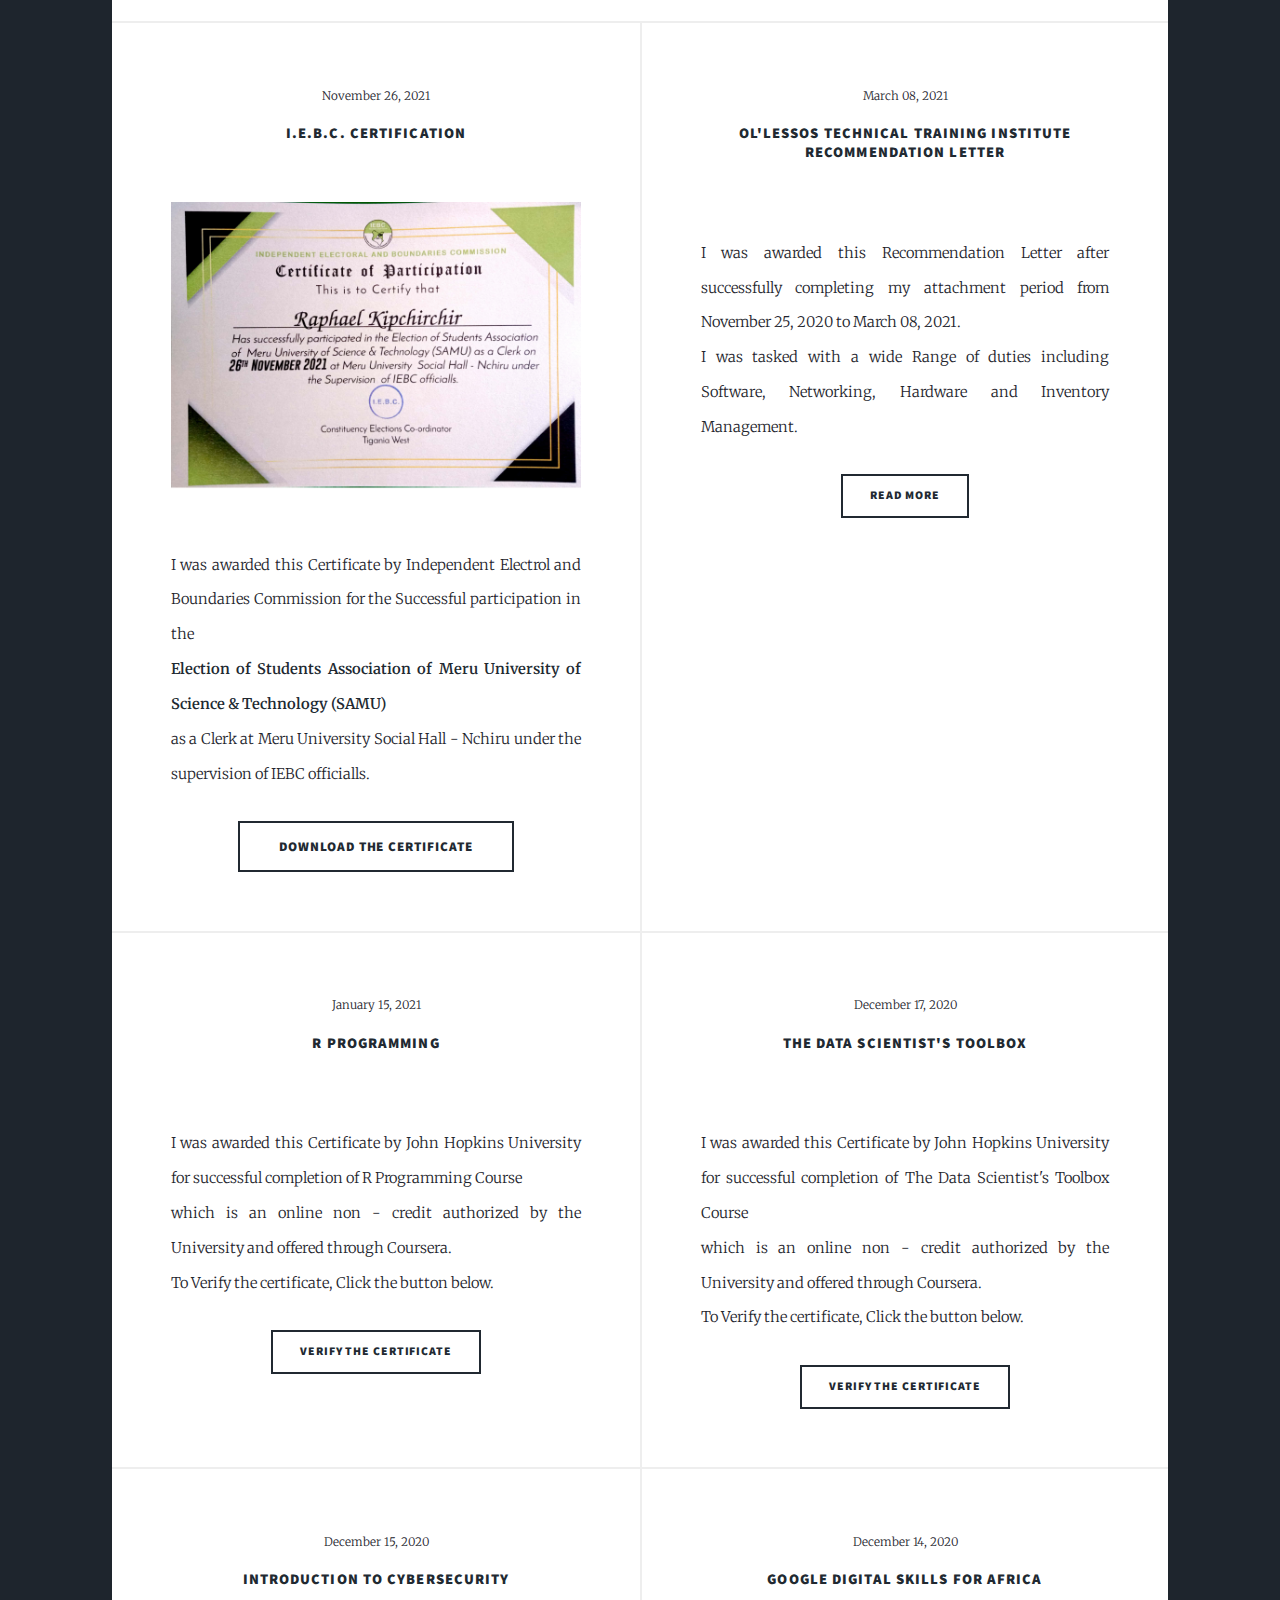
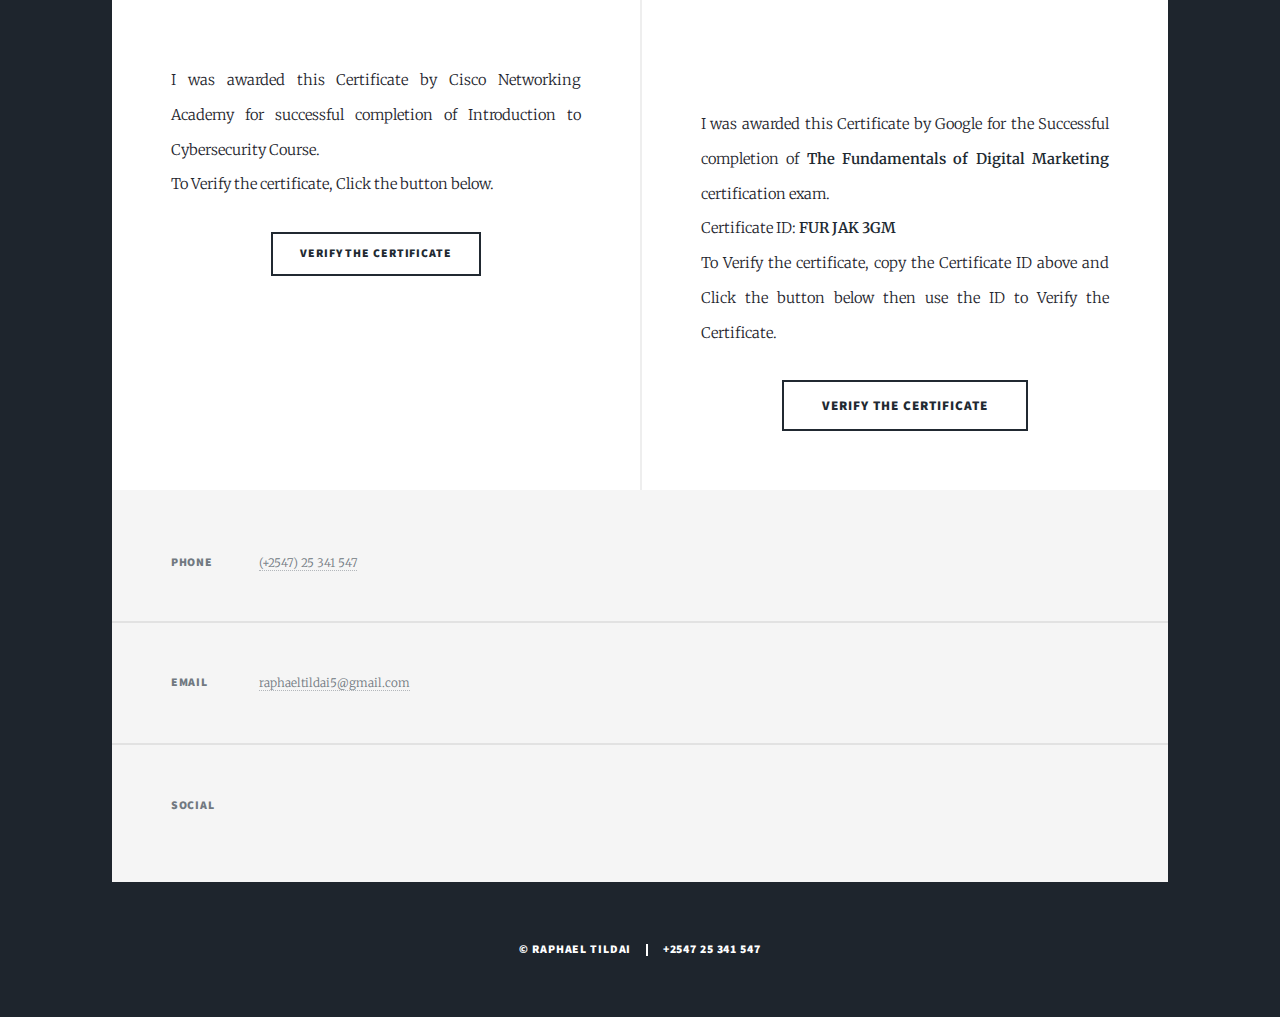
==== commit 2334c98a: "Updating Changes to the IEBC Certificate" ====
--- a/certifications.html
+++ b/certifications.html
@@ -58,19 +58,19 @@
 				<!-- Posts -->
 					<section class="posts">
 						<article>
-						<header>
-							<span class="date">November 26, 2021</span>
-							<h2><a href="#>I.E.B.C. Certification</a></h2>
-						</header>
+							<header>
+								<span class="date">November 26, 2021</span>
+								<h2><a href="#">I.E.B.C. Certification</a></h2>
+							</header>
 							<a href="#" class="image main"><img src="images/IEBC.PNG" alt="IEBC Certificate" /></a>
 							<p>
 								I was awarded this Certificate by Independent Electrol and Boundaries Commission for the Successful participation in the <br/>
 								<strong>Election of Students Association of Meru University of Science & Technology (SAMU)</strong><br />
 								as a Clerk at Meru University Social Hall - Nchiru under the supervision of IEBC officialls.<br/>
 							</p>
-						<ul class="actions special">
-							<li><a href="files/IEBC certificate.pdf" download="Raphael Tildai IEBC Certificate.pdf" class="button large">Download the Certificate</a></li>
-						</ul>
+							<ul class="actions special">
+								<li><a href="files/IEBC certificate.pdf" download="Raphael Tildai IEBC Certificate.pdf" class="button large">Download the Certificate</a></li>
+							</ul>
 						</article>
 
 						<article>
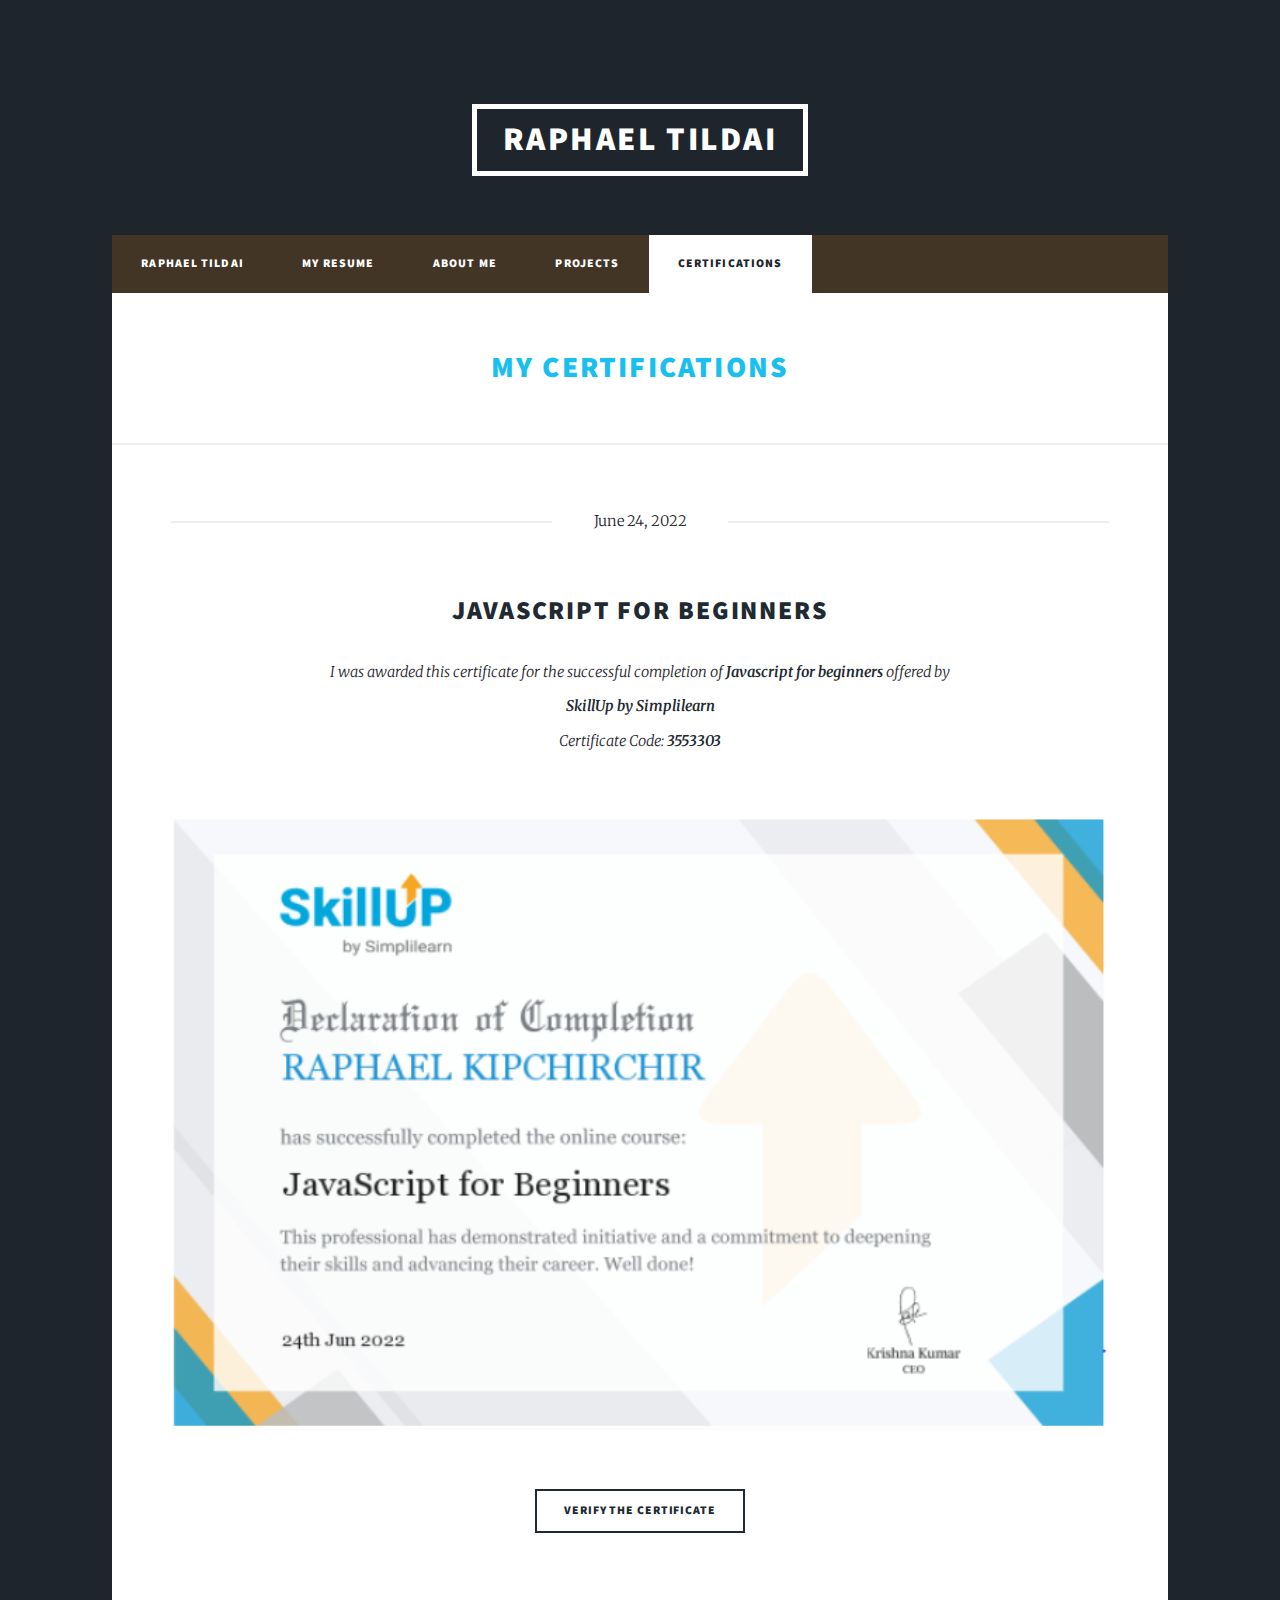
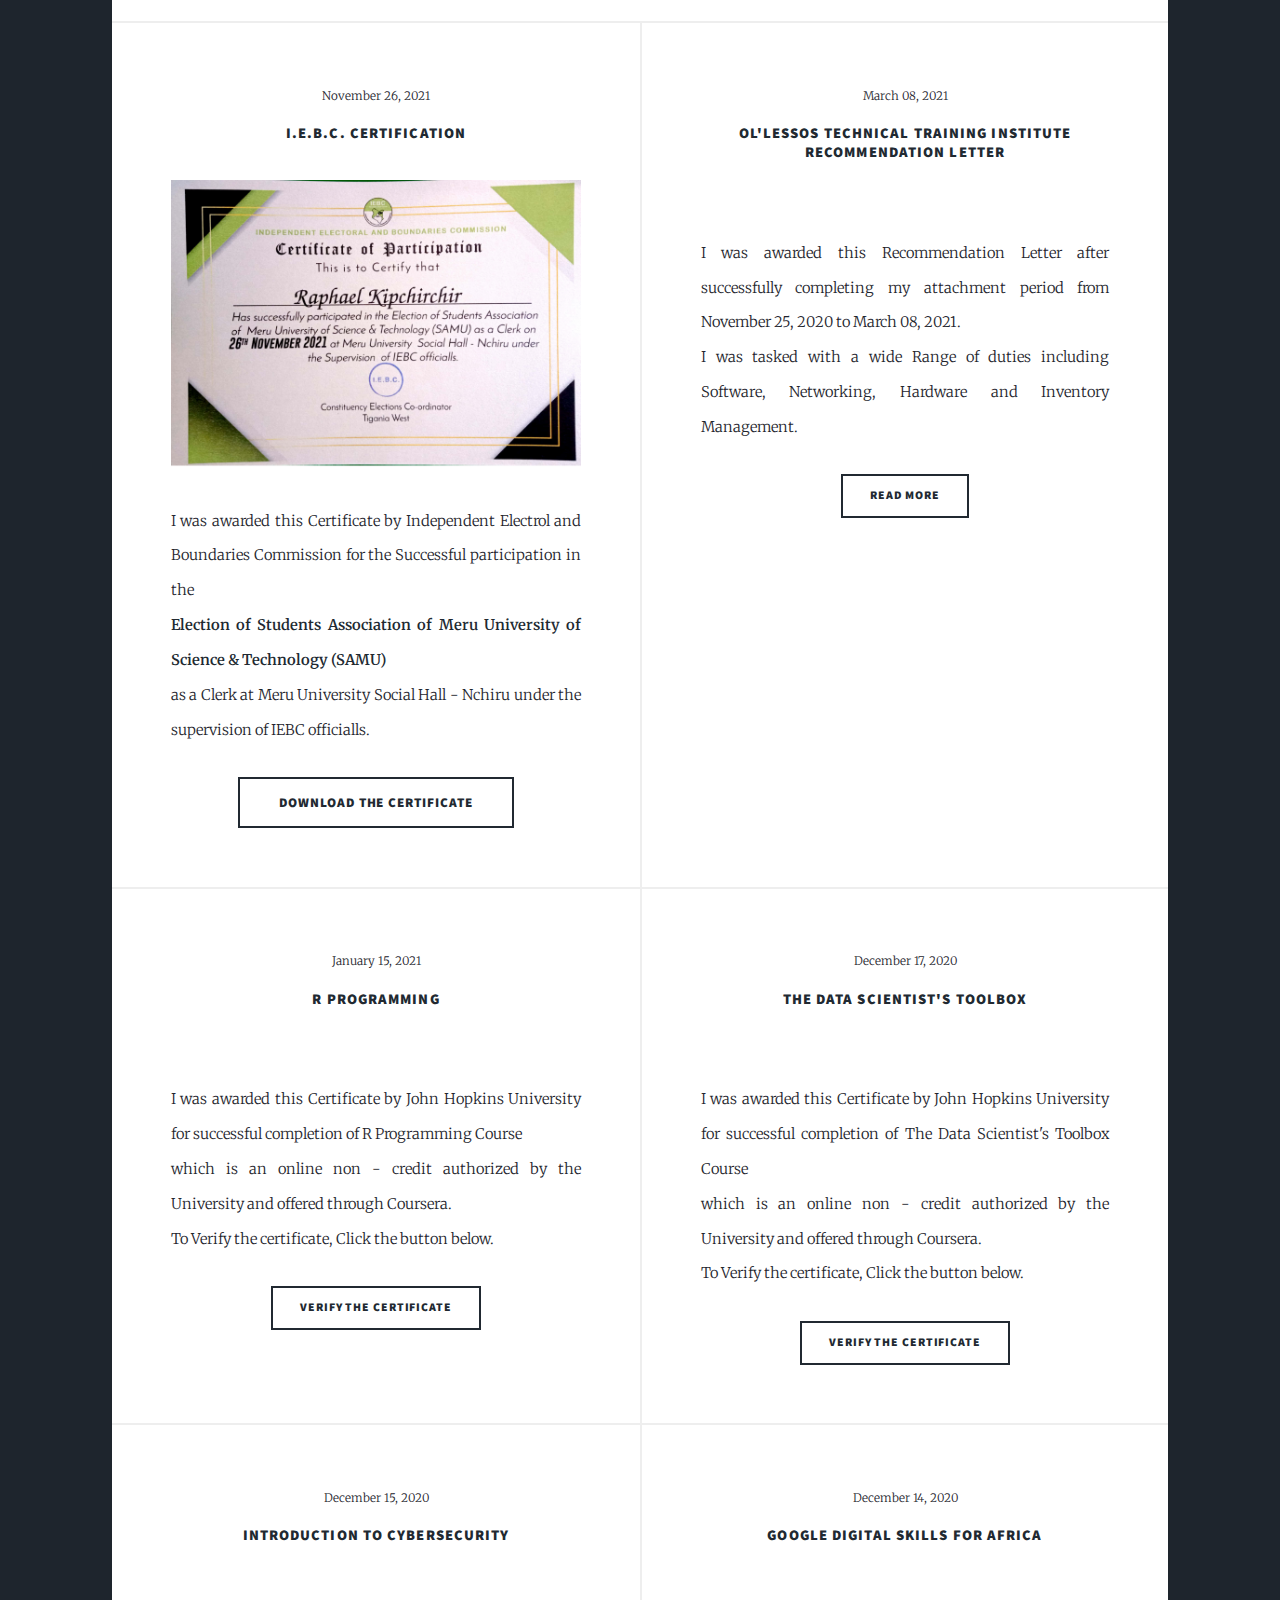
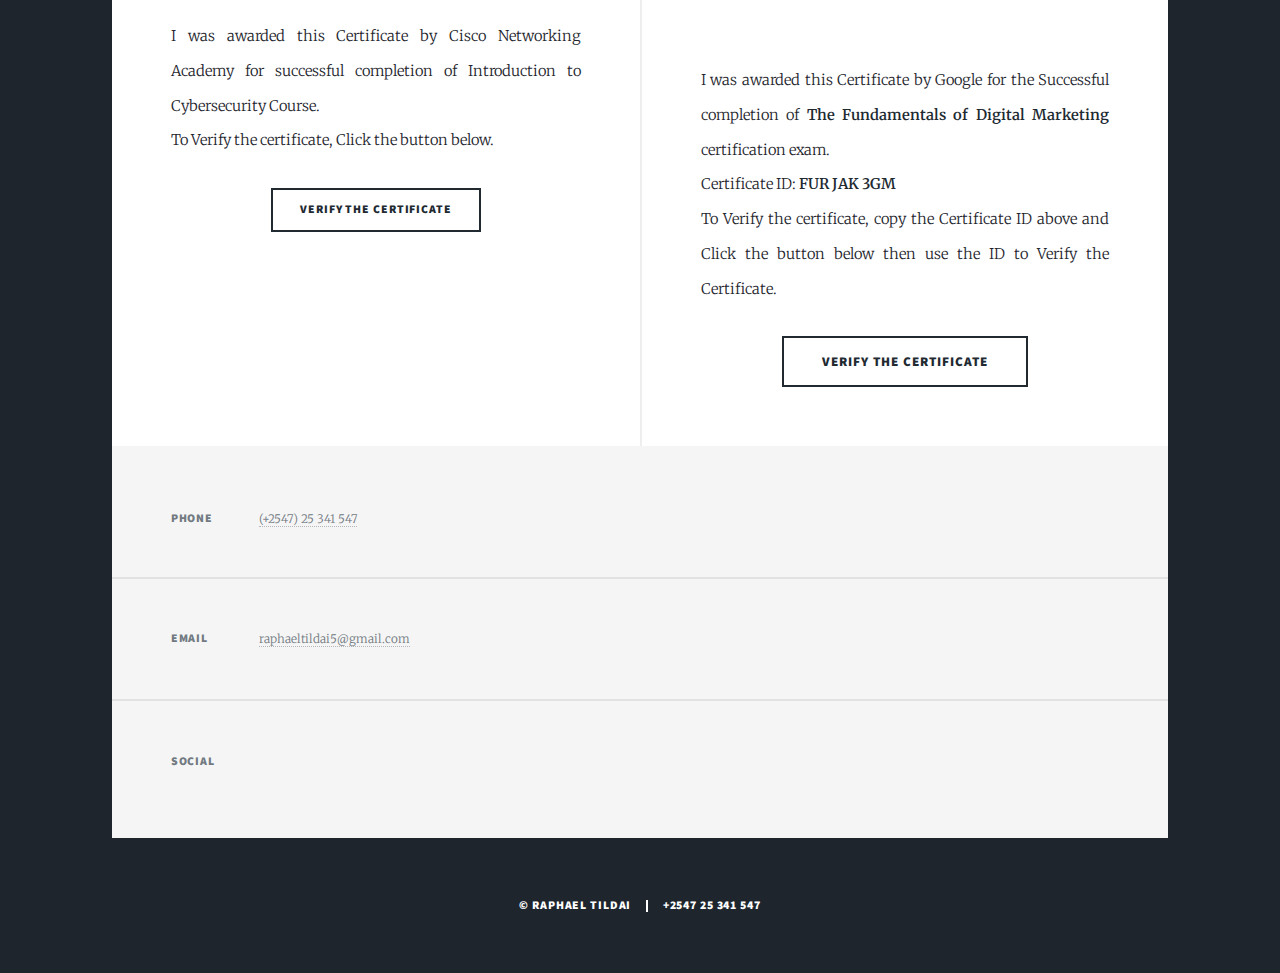
==== commit f9479b35: "Updated the portfolio and added about me page" ====
--- a/certifications.html
+++ b/certifications.html
@@ -1,18 +1,17 @@
 <!DOCTYPE HTML>
 <html>
 <head>
-<title>Raphael Tildai Portfolio</title>
-<meta charset="utf-8" />
-<meta name="viewport" content="width=device-width, initial-scale=1, user-scalable=no" />
-<link rel="stylesheet" href="assets/css/main.css" />
-<link rel="Shortcut icon" type="image.png" href="images/favicon.PNG" />
-<noscript><link rel="stylesheet" href="assets/css/noscript.css" /></noscript>
+	<title>Raphael Tildai Portfolio</title>
+	<meta charset="utf-8" />
+	<meta name="viewport" content="width=device-width, initial-scale=1, user-scalable=no" />
+	<link rel="stylesheet" href="assets/css/main.css" />
+	<link rel="Shortcut icon" type="image.png" href="images/favicon.PNG" />
+	<noscript><link rel="stylesheet" href="assets/css/noscript.css" /></noscript>
 </head>
 <body class="is-preload">
 
 <!-- Wrapper -->
 <div id="wrapper">
-
 	<!-- Header -->
 		<header id="header">
 			<a href="index.html" class="logo">Raphael Tildai</a>
@@ -23,195 +22,195 @@
 			<ul class="links">
 				<li class="index"><a href="index.html">Raphael Tildai</a></li>
 				<li class="resume"><a href="files/Raphael's Resume.pdf" target="_blank" download="Raphael Tildai's Resume">My Resume</a></li>
+				<li class="about"><a href="about.html">About Me</a></li>
 				<li class="Projects"><a href="projects.html">Projects</a></li>
 				<li class="active"><a href="certifications.html">Certifications</a></li>
 			</ul>
 			<ul class="icons">
 				<li><a href="https://www.linkedin.com/in/raphael-tildai-83b410190/" class="icon brands fa-linkedin"><span class="label">Twitter</span></a></li>
-				<li><a href="#" class="icon brands fa-facebook-f"><span class="label">Facebook</span></a></li>
+				<!-- <li><a href="#" class="icon brands fa-facebook-f"><span class="label">Facebook</span></a></li> -->
 				<li><a href="https://github.com/Raphtildai" class="icon brands fa-github"><span class="label">GitHub</span></a></li>
 			</ul>
 		</nav>
 
 	<!-- Main -->
-		<div id="main">
-			<!-- Intro -->
+	<div id="main">
+		<!-- Intro -->
 		<div id="container-title">
 			<h1>My Certifications</h1>
 		</div>
 		<!-- Featured Post - Certifications-->
-			
-					<article class="post featured">
-						<header class="major">
-							<span class="date">June 24, 2022</span>
-							<h2><a href="https://simpli.app.link/5LA5ZV2F7qb">JavaScript for Beginners</a></h2>
-							<p>I was awarded this certificate for the successful completion of <strong>Javascript for beginners </strong>offered by<br/>
-							<strong>SkillUp by Simplilearn </strong><br />
-							Certificate Code: <strong> 3553303</strong><br/>
-							</p>
-						</header>
-						<a href="https://simpli.app.link/5LA5ZV2F7qb" class="image main"><img src="images/skillup cert.PNG" alt="JavaScript Certificate" /></a>
-						<ul class="actions special">
-							<li><a href="https://simpli.app.link/5LA5ZV2F7qb" class="button">Verify the Certificate</a></li>
-						</ul>
-						</article>
-				<!-- Posts -->
-					<section class="posts">
-						<article>
-							<header>
-								<span class="date">November 26, 2021</span>
-								<h2><a href="#">I.E.B.C. Certification</a></h2>
-							</header>
-							<a href="#" class="image main"><img src="images/IEBC.PNG" alt="IEBC Certificate" /></a>
-							<p>
-								I was awarded this Certificate by Independent Electrol and Boundaries Commission for the Successful participation in the <br/>
-								<strong>Election of Students Association of Meru University of Science & Technology (SAMU)</strong><br />
-								as a Clerk at Meru University Social Hall - Nchiru under the supervision of IEBC officialls.<br/>
-							</p>
-							<ul class="actions special">
-								<li><a href="files/IEBC certificate.pdf" download="Raphael Tildai IEBC Certificate.pdf" class="button large">Download the Certificate</a></li>
-							</ul>
-						</article>
-
-						<article>
-							<header>
-								<span class="date">March 08, 2021</span>
-								<h2><a href="#">Ol'lessos Technical Training Institute Recommendation Letter</a></h2>
-							</header>
-							<a href="#" class="image fit"><img src="images/Recommendation.PNG" alt="" /></a>
-							<p>
-								I was awarded this Recommendation Letter after successfully completing my attachment period from November 25, 2020 to March 08, 2021.<br />
-								I was tasked with a wide Range of duties including Software, Networking, Hardware and Inventory Management.
-							</p>
-							<ul class="actions special">
-								<li><a href="files/Raph Ollessos recommendation.pdf" class="button" target="_blank" download="Raphael's Recommendation">Read More</a></li>
-							</ul>
-						</article>
-						<article>
-							<header>
-								<span class="date">January 15, 2021</span>
-								<h2><a href="https://www.coursera.org/verify/4JF983DU4WWL">R programming</a></h2>
-							</header>
-							<a href="https://www.coursera.org/verify/4JF983DU4WWL" class="image fit"><img src="images/R_programming.PNG" alt="" /></a>
-							<p>I was awarded this Certificate by John Hopkins University for successful completion of R Programming Course <br />
-								which is an online non - credit authorized by the University and offered
-								through Coursera. <br />
-								To Verify the certificate, Click the button below.
-							</p>
-							<ul class="actions special">
-								<li><a href="https://www.coursera.org/verify/4JF983DU4WWL" class="button">Verify the Certificate</a></li>
-							</ul>
-						</article>
-						<article>
-						<header>
-							<span class="date">December 17, 2020</span>
-							<h2><a href="https://www.coursera.org/verify/T97WS4W3EE8N">The Data Scientist's Toolbox</a></h2>
-						</header>
-						<a href="https://www.coursera.org/verify/T97WS4W3EE8N" class="image fit"><img src="images/data_scientist.PNG" alt="" /></a>
-						<p>I was awarded this Certificate by John Hopkins University for successful completion of The Data Scientist's Toolbox Course <br />
-							which is an online non - credit authorized by the University and offered
-							through Coursera. <br />
-							To Verify the certificate, Click the button below.
-						</p>
-						<ul class="actions special">
-							<li><a href="https://www.coursera.org/verify/T97WS4W3EE8N" class="button">Verify the Certificate</a></li>
-						</ul>
-					</article>
-					<article>
-						<header>
-							<span class="date">December 15, 2020</span>
-							<h2><a href="https://www.youracclaim.com/badges/b90b2484-ec60-42db-b271-70c13a397c19?source=linked_in_profile">Introduction to Cybersecurity</a></h2>
-						</header>
-						<a href="https://www.youracclaim.com/badges/b90b2484-ec60-42db-b271-70c13a397c19?source=linked_in_profile" class="image fit"><img src="images/I2CS__1_.png" alt="" /></a>
-						<p>I was awarded this Certificate by Cisco Networking Academy for successful completion of Introduction to Cybersecurity Course.<br />
-							To Verify the certificate, Click the button below.
-						</p>
-						<ul class="actions special">
-							<li><a href="https://www.youracclaim.com/badges/b90b2484-ec60-42db-b271-70c13a397c19?source=linked_in_profile" class="button">Verify the Certificate</a></li>
-						</ul>
-					</article>
-					<article>
-						<header>
-							<span class="date">December 14, 2020</span>
-							<h2><a href="https://www.learndigital.withgoogle.com/link/1ar27gu2qdc">Google  Digital Skills for Africa</a></h2>
-						</header>
-						<a href="https://www.learndigital.withgoogle.com/link/1ar27gu2qdc" class="image main"><img src="images/Google_cert.PNG" alt=""/></a>
-						<p>I was awarded this Certificate by Google for the Successful completion of
-							<strong>The Fundamentals of Digital Marketing</strong>
-							certification exam.<br/>
-							Certificate ID: <strong>FUR JAK 3GM</strong><br/>
-							To Verify the certificate, copy the Certificate ID above and Click the button below then use the ID to Verify the Certificate.</p>
-						<ul class="actions special">
-							<li><a href="https://www.learndigital.withgoogle.com/link/1ar27gu2qdc" class="button large">Verify the Certificate</a></li>
-						</ul>
-					</article>
-				</section>
-			<!-- Footer -->
-				<!-- , -->
-						<!--<a href="#" class="previous">Prev</a>-->
-						<!-- <a href="#" class="page active">1</a>
-						<a href="#" class="page">2</a>
-						<a href="#" class="page">3</a>
-						<span class="extra">&hellip;</span>
-						<a href="#" class="page">8</a>
-						<a href="#" class="page">9</a>
-						<a href="#" class="page">10</a>
-						<a href="#" class="next">Next</a>
-					</div>
-				</footer> -->
-
-		</div>
+
+		<article class="post featured">
+			<header class="major">
+				<span class="date">June 24, 2022</span>
+				<h2><a href="https://simpli.app.link/5LA5ZV2F7qb">JavaScript for Beginners</a></h2>
+				<p>I was awarded this certificate for the successful completion of <strong>Javascript for beginners </strong>offered by<br/>
+				<strong>SkillUp by Simplilearn </strong><br />
+				Certificate Code: <strong> 3553303</strong><br/>
+				</p>
+			</header>
+			<a href="https://simpli.app.link/5LA5ZV2F7qb" class="image main"><img src="images/skillup cert.PNG" alt="JavaScript Certificate" /></a>
+			<ul class="actions special">
+				<li><a href="https://simpli.app.link/5LA5ZV2F7qb" class="button">Verify the Certificate</a></li>
+			</ul>
+		</article>
+		<!-- Posts -->
+		<section class="posts">
+			<article>
+				<header>
+					<span class="date">November 26, 2021</span>
+					<h2><a href="#">I.E.B.C. Certification</a></h2>
+				</header>
+				<a href="#" class="image fit"><img src="images/IEBC.PNG" alt="IEBC Certificate" /></a>
+				<p>
+					I was awarded this Certificate by Independent Electrol and Boundaries Commission for the Successful participation in the <br/>
+					<strong>Election of Students Association of Meru University of Science & Technology (SAMU)</strong><br />
+					as a Clerk at Meru University Social Hall - Nchiru under the supervision of IEBC officialls.<br/>
+				</p>
+				<ul class="actions special">
+					<li><a href="files/IEBC certificate.pdf" download="Raphael Tildai IEBC Certificate.pdf" class="button large">Download the Certificate</a></li>
+				</ul>
+			</article>
+
+			<article>
+				<header>
+					<span class="date">March 08, 2021</span>
+					<h2><a href="#">Ol'lessos Technical Training Institute Recommendation Letter</a></h2>
+				</header>
+				<a href="#" class="image fit"><img src="images/Recommendation.PNG" alt="" /></a>
+				<p>
+					I was awarded this Recommendation Letter after successfully completing my attachment period from November 25, 2020 to March 08, 2021.<br />
+					I was tasked with a wide Range of duties including Software, Networking, Hardware and Inventory Management.
+				</p>
+				<ul class="actions special">
+					<li><a href="files/Raph Ollessos recommendation.pdf" class="button" target="_blank" download="Raphael's Recommendation">Read More</a></li>
+				</ul>
+			</article>
+			<article>
+				<header>
+					<span class="date">January 15, 2021</span>
+					<h2><a href="https://www.coursera.org/verify/4JF983DU4WWL">R programming</a></h2>
+				</header>
+				<a href="https://www.coursera.org/verify/4JF983DU4WWL" class="image fit"><img src="images/R_programming.PNG" alt="" /></a>
+				<p>I was awarded this Certificate by John Hopkins University for successful completion of R Programming Course <br />
+					which is an online non - credit authorized by the University and offered
+					through Coursera. <br />
+					To Verify the certificate, Click the button below.
+				</p>
+				<ul class="actions special">
+					<li><a href="https://www.coursera.org/verify/4JF983DU4WWL" class="button">Verify the Certificate</a></li>
+				</ul>
+			</article>
+			<article>
+				<header>
+					<span class="date">December 17, 2020</span>
+					<h2><a href="https://www.coursera.org/verify/T97WS4W3EE8N">The Data Scientist's Toolbox</a></h2>
+				</header>
+				<a href="https://www.coursera.org/verify/T97WS4W3EE8N" class="image fit"><img src="images/data_scientist.PNG" alt="" /></a>
+				<p>I was awarded this Certificate by John Hopkins University for successful completion of The Data Scientist's Toolbox Course <br />
+					which is an online non - credit authorized by the University and offered
+					through Coursera. <br />
+					To Verify the certificate, Click the button below.
+				</p>
+				<ul class="actions special">
+					<li><a href="https://www.coursera.org/verify/T97WS4W3EE8N" class="button">Verify the Certificate</a></li>
+				</ul>
+			</article>
+			<article>
+				<header>
+					<span class="date">December 15, 2020</span>
+					<h2><a href="https://www.youracclaim.com/badges/b90b2484-ec60-42db-b271-70c13a397c19?source=linked_in_profile">Introduction to Cybersecurity</a></h2>
+				</header>
+				<a href="https://www.youracclaim.com/badges/b90b2484-ec60-42db-b271-70c13a397c19?source=linked_in_profile" class="image fit"><img src="images/I2CS__1_.png" alt="" /></a>
+				<p>I was awarded this Certificate by Cisco Networking Academy for successful completion of Introduction to Cybersecurity Course.<br />
+					To Verify the certificate, Click the button below.
+				</p>
+				<ul class="actions special">
+					<li><a href="https://www.youracclaim.com/badges/b90b2484-ec60-42db-b271-70c13a397c19?source=linked_in_profile" class="button">Verify the Certificate</a></li>
+				</ul>
+			</article>
+			<article>
+				<header>
+					<span class="date">December 14, 2020</span>
+					<h2><a href="https://www.learndigital.withgoogle.com/link/1ar27gu2qdc">Google  Digital Skills for Africa</a></h2>
+				</header>
+				<a href="https://www.learndigital.withgoogle.com/link/1ar27gu2qdc" class="image main"><img src="images/Google_cert.PNG" alt=""/></a>
+				<p>I was awarded this Certificate by Google for the Successful completion of
+					<strong>The Fundamentals of Digital Marketing</strong>
+					certification exam.<br/>
+					Certificate ID: <strong>FUR JAK 3GM</strong><br/>
+					To Verify the certificate, copy the Certificate ID above and Click the button below then use the ID to Verify the Certificate.</p>
+				<ul class="actions special">
+					<li><a href="https://www.learndigital.withgoogle.com/link/1ar27gu2qdc" class="button large">Verify the Certificate</a></li>
+				</ul>
+			</article>
+		</section>
+		<!-- Footer -->
+		<!-- , -->
+			<!--<a href="#" class="previous">Prev</a>-->
+			<!-- <a href="#" class="page active">1</a>
+			<a href="#" class="page">2</a>
+			<a href="#" class="page">3</a>
+			<span class="extra">&hellip;</span>
+			<a href="#" class="page">8</a>
+			<a href="#" class="page">9</a>
+			<a href="#" class="page">10</a>
+			<a href="#" class="next">Next</a>
+			</div>
+		</footer> -->
+
+	</div>
 
 					
 
-<!-- Footer -->
-		<footer id="footer">
-			<!-- <section>
-				<form method="post" action="#">
-					<div class="fields">
-						<div class="field">
-							<label for="name">Name</label>
-							<input type="text" name="name" id="name" />
-						</div>
-						<div class="field">
-							<label for="email">Email</label>
-							<input type="text" name="email" id="email" />
-						</div>
-						<div class="field">
-							<label for="message">Message</label>
-							<textarea name="message" id="message" rows="3"></textarea>
-						</div>
-					</div>
-					<ul class="actions">
-						<li><input type="submit" value="Send Message" /></li>
-					</ul>
-				</form>
-			</section> -->
-			<section class="split contact">
-				<section>
-					<h3>Phone</h3>
-					<p><a href="#">(+2547) 25 341 547</a></p>
-				</section>
-				<section>
-					<h3>Email</h3>
-					<p><a href="#">raphaeltildai5@gmail.com</a></p>
-				</section>
-				<section>
-					<h3>Social</h3>
-					<ul class="icons alt">
-						<li><a href="https://www.linkedin.com/in/raphael-tildai-83b410190/" class="icon brands fa-linkedin"><span class="label">Twitter</span></a></li>
-						<li><a href="#" class="icon brands fa-facebook-f"><span class="label">Facebook</span></a></li>
-						<li><a href="https://github.com/Raphtildai" class="icon brands fa-github"><span class="label">GitHub</span></a></li>
-					</ul>
-				</section>
-			</section>
-		</footer>
-
-	<!-- Copyright -->
-		<div id="copyright">
-			<ul><li>&copy; Raphael Tildai</li><li>+2547 25 341 547</li></ul>
-		</div>
-
+	<!-- Footer -->
+	<footer id="footer">
+	<!--<section>
+		<form method="post" action="#">
+			<div class="fields">
+				<div class="field">
+					<label for="name">Name</label>
+					<input type="text" name="name" id="name" />
+				</div>
+				<div class="field">
+					<label for="email">Email</label>
+					<input type="text" name="email" id="email" />
+				</div>
+				<div class="field">
+					<label for="message">Message</label>
+					<textarea name="message" id="message" rows="3"></textarea>
+				</div>
+			</div>
+			<ul class="actions">
+				<li><input type="submit" value="Send Message" /></li>
+			</ul>
+		</form>
+	</section> -->
+	<section class="split contact">
+		<section>
+			<h3>Phone</h3>
+			<p><a href="#">(+2547) 25 341 547</a></p>
+		</section>
+		<section>
+			<h3>Email</h3>
+			<p><a href="#">raphaeltildai5@gmail.com</a></p>
+		</section>
+		<section>
+			<h3>Social</h3>
+			<ul class="icons alt">
+				<li><a href="https://www.linkedin.com/in/raphael-tildai-83b410190/" class="icon brands fa-linkedin"><span class="label">Twitter</span></a></li>
+				<!-- <li><a href="#" class="icon brands fa-facebook-f"><span class="label">Facebook</span></a></li> -->
+				<li><a href="https://github.com/Raphtildai" class="icon brands fa-github"><span class="label">GitHub</span></a></li>
+			</ul>
+		</section>
+	</section>
+</footer>
+
+<!-- Copyright -->
+	<div id="copyright">
+		<ul><li>&copy; Raphael Tildai</li><li>+2547 25 341 547</li></ul>
+	</div>
 </div>
 
 <!-- Scripts -->
@@ -223,23 +222,22 @@
 <script src="assets/js/util.js"></script>
 <script src="assets/js/main.js"></script>
 
-	<!-- Default Statcounter code for Web Portfolio
-	https://raphtildai.github.io/Portfolio/ -->
-	<script type="text/javascript">
-	var sc_project=12527052; 
-	var sc_invisible=1; 
-	var sc_security="c21e3bee"; 
-	</script>
-	<script type="text/javascript"
-	src="https://www.statcounter.com/counter/counter.js"
-	async></script>
-	<noscript><div class="statcounter"><a title="Web Analytics"
-	href="https://statcounter.com/" target="_blank"><img
-	class="statcounter"
-	src="https://c.statcounter.com/12527052/0/c21e3bee/1/"
-	alt="Web Analytics"
-	referrerPolicy="no-referrer-when-downgrade"></a></div></noscript>
-	<!-- End of Statcounter Code -->
-
+<!-- Default Statcounter code for Web Portfolio
+https://raphtildai.github.io/Portfolio/ -->
+<script type="text/javascript">
+var sc_project=12527052; 
+var sc_invisible=1; 
+var sc_security="c21e3bee"; 
+</script>
+<script type="text/javascript"
+src="https://www.statcounter.com/counter/counter.js"
+async></script>
+<noscript><div class="statcounter"><a title="Web Analytics"
+href="https://statcounter.com/" target="_blank"><img
+class="statcounter"
+src="https://c.statcounter.com/12527052/0/c21e3bee/1/"
+alt="Web Analytics"
+referrerPolicy="no-referrer-when-downgrade"></a></div></noscript>
+<!-- End of Statcounter Code -->
 </body>
 </html>
